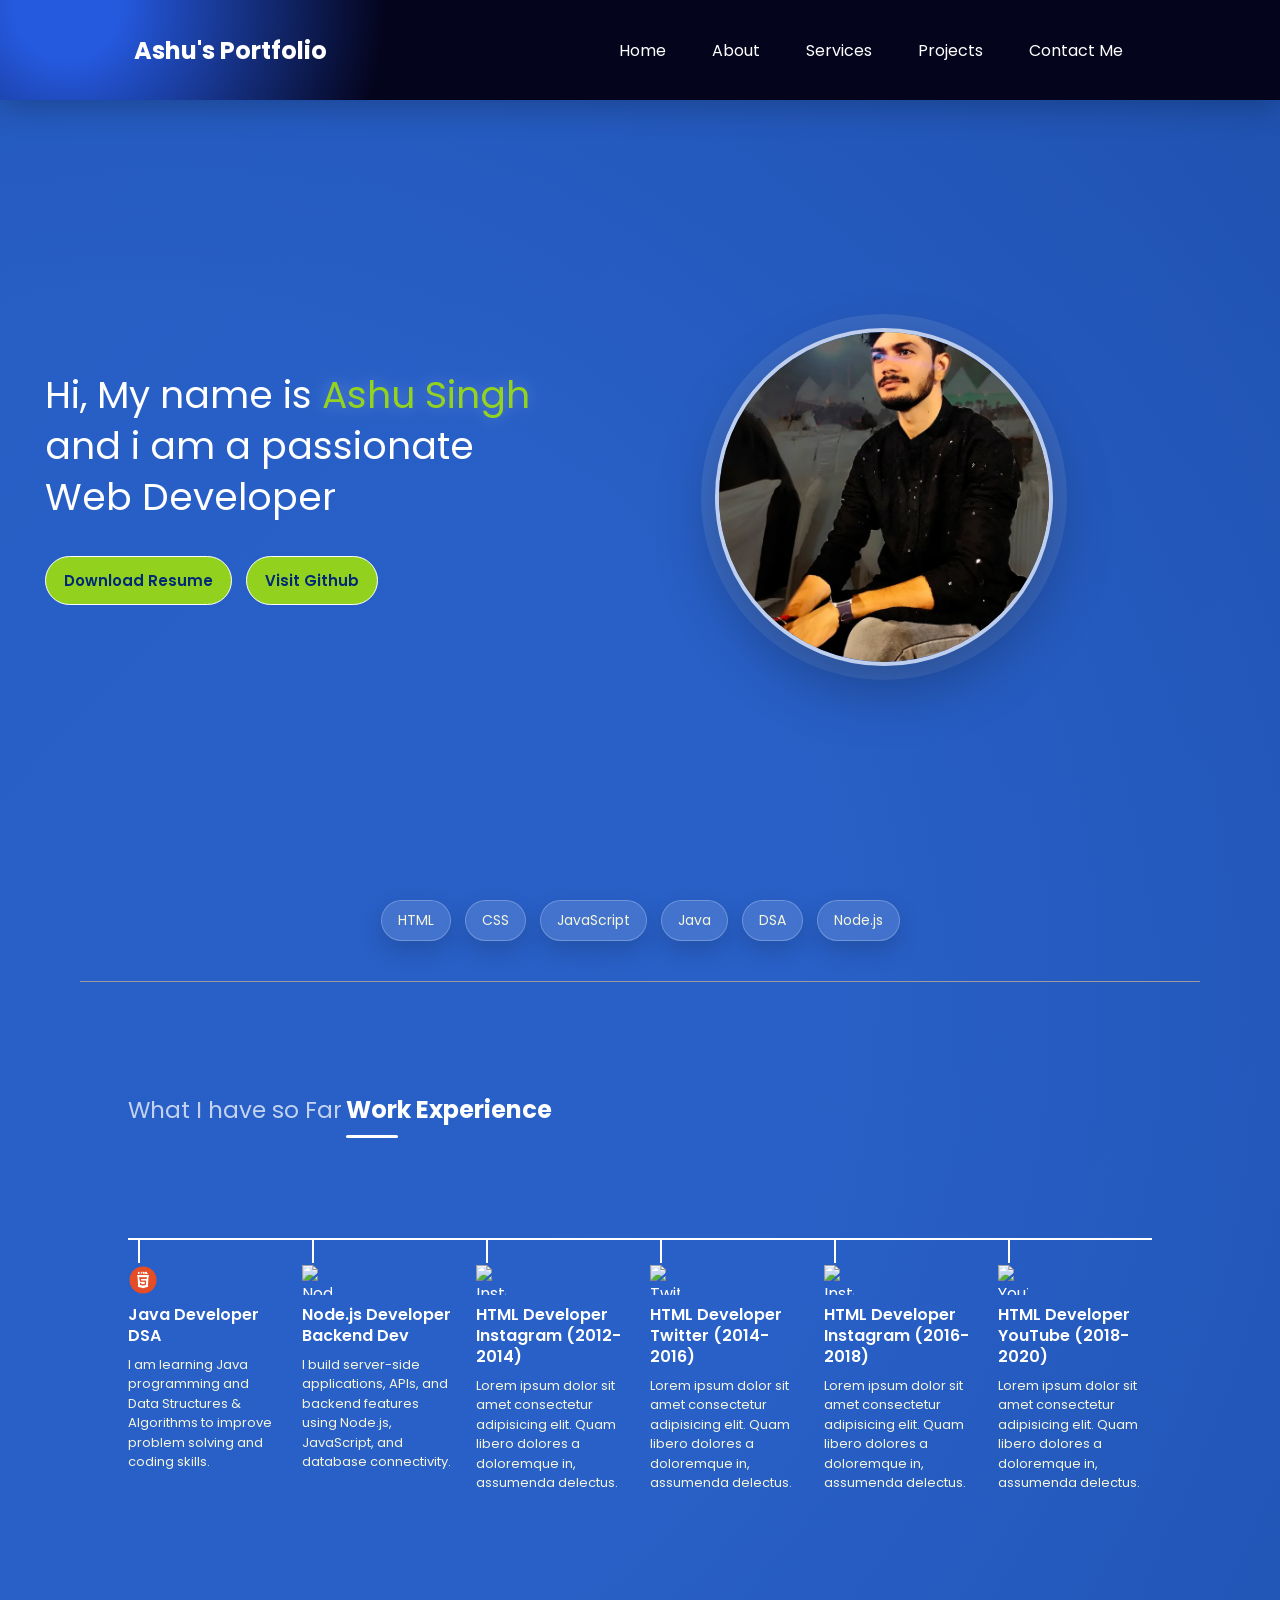
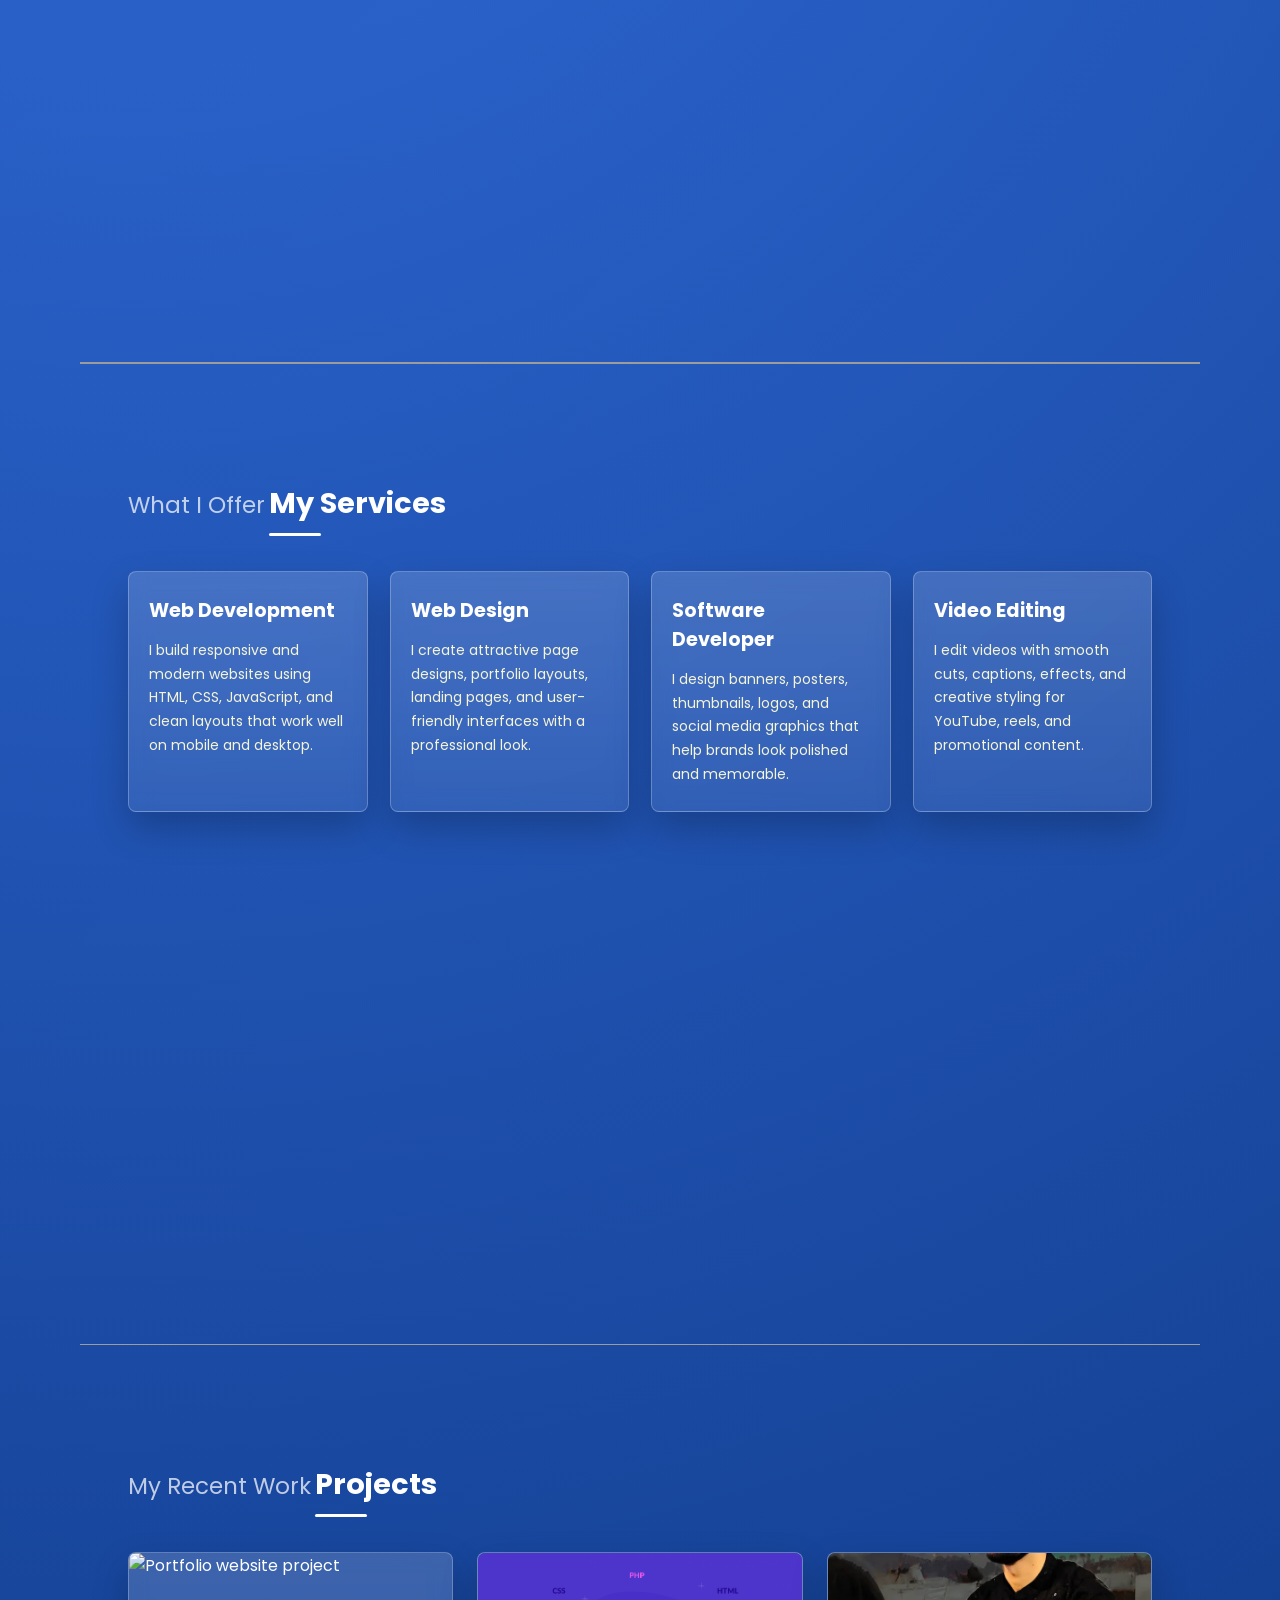
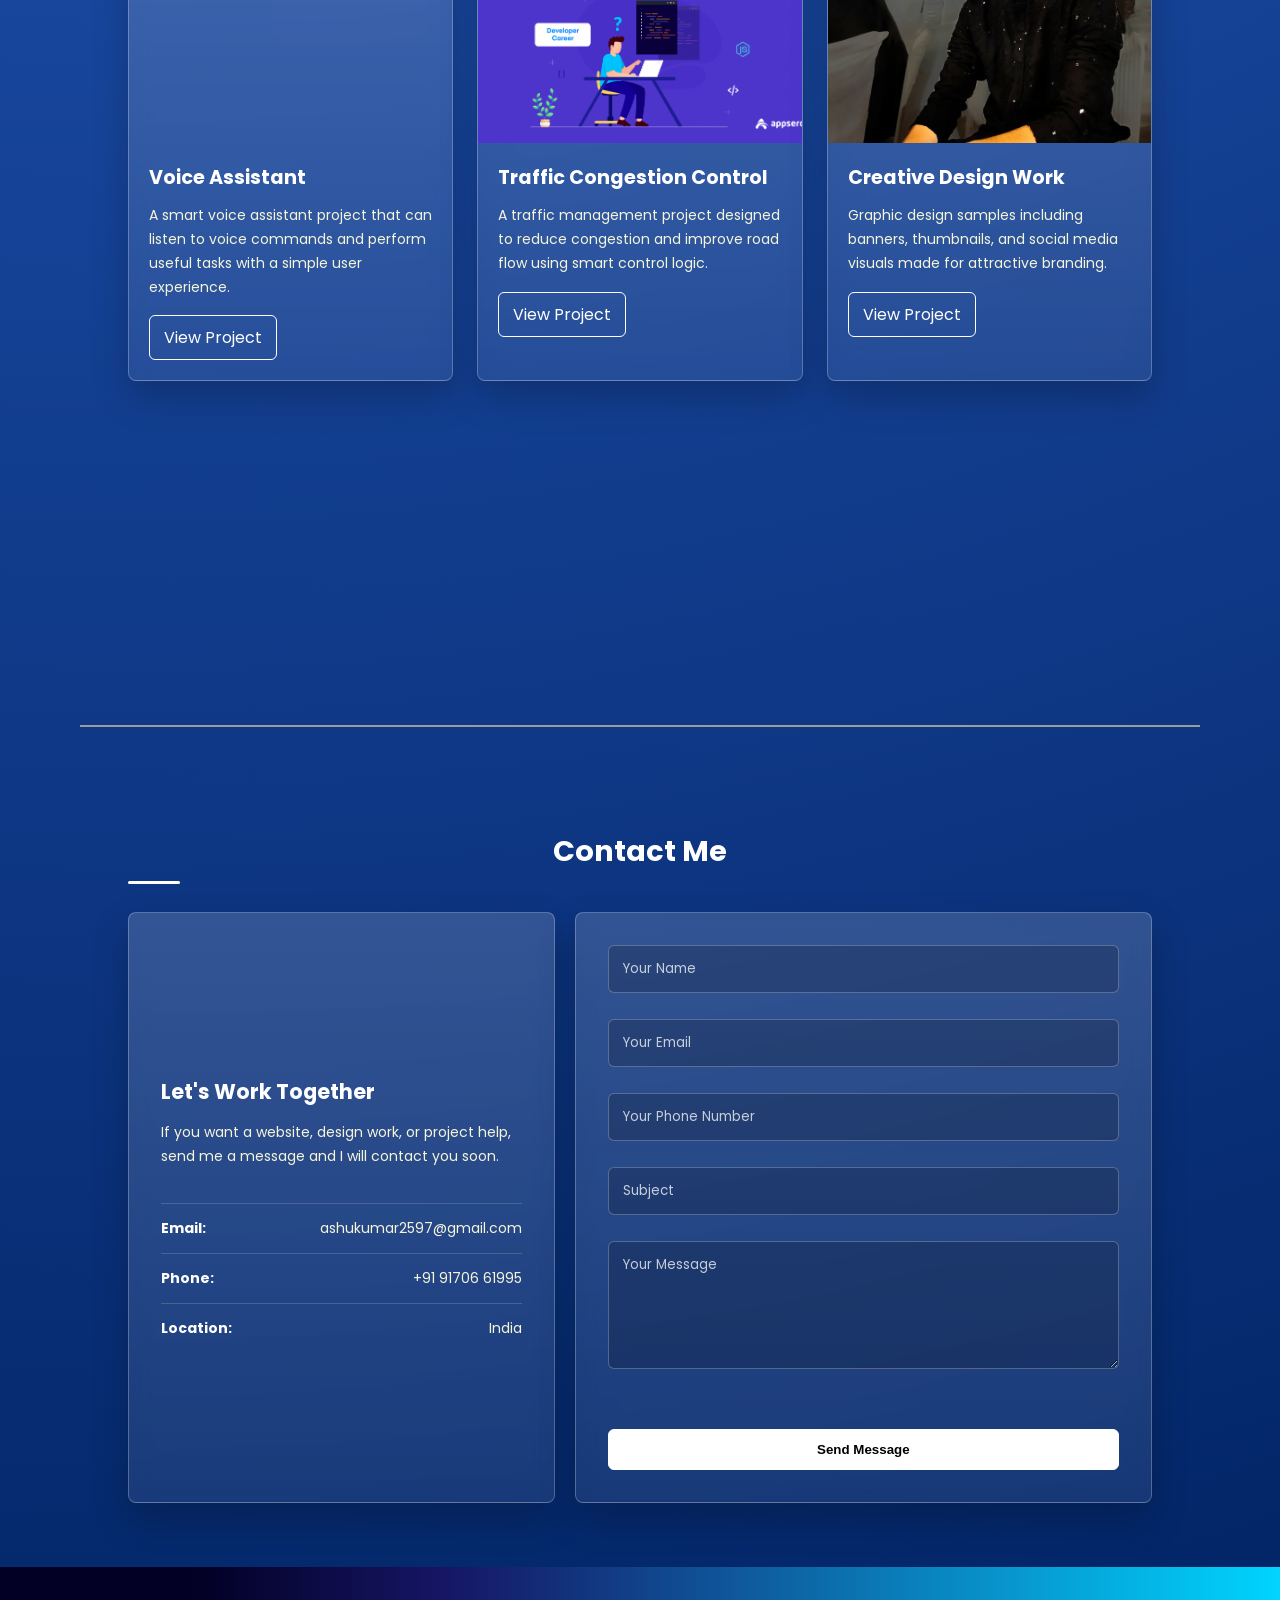
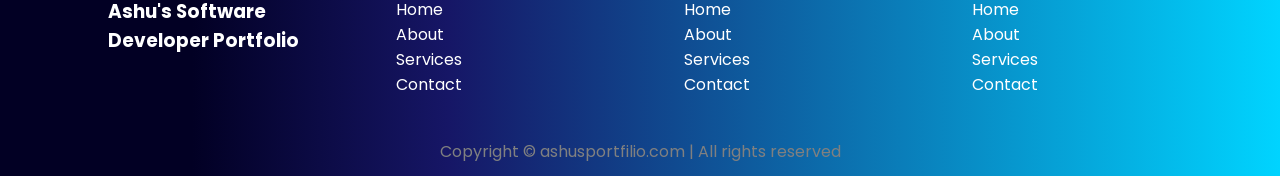
==== Portfolio.html @ bdea9dd6 "Add portfolio website files" ====
<!DOCTYPE html>
<html lang="en">
<head>
    <meta charset="UTF-8">
    <meta name="viewport" content="width=device-width, initial-scale=1.0">
    <title>Ashu's - Developer Portfolio</title>
    <link rel="preconnect" href="https://fonts.googleapis.com">
    <link rel="preconnect" href="https://fonts.gstatic.com" crossorigin>
    <link href="https://fonts.googleapis.com/css2?family=Poppins:wght@400;600;700&display=swap" rel="stylesheet">
    <link href="https://unpkg.com/boxicons@2.1.4/css/boxicons.min.css" rel="stylesheet">
    <link rel="stylesheet" href="portfolio.css">
    <link rel="icon" href="ashuicon.jpg">
</head>
<body>
    <script src="https://unpkg.com/typed.js@2.1.0/dist/typed.umd.js"></script>
    <script src="Portfolio.js" defer></script>

<header>
    <nav>
        <div class="left">Ashu's Portfolio</div>
        <i class="bx bx-menu" id="menu-icon"></i>
        <div class="right">
            <ul>
                <li><a href="#first6">Home</a></li>
                <li><a href="#about6">About</a></li>
                <li><a href="#services6">Services</a></li>
                <li><a href="#projects6">Projects</a></li>
                <li><a href="#contact6">Contact Me</a></li>
            </ul>
        </div>
    </nav>
</header>

<main>
    <section class="firstsectoin" id="first6">
        <div class="leftsection">
            Hi, My name is 
            <span class="purple" style="color: rgba(160, 224, 10, 0.89);">Ashu Singh</span>
            <div>and i am a passionate</div>
            <div>Web Developer</div>
            <span id="element"></span>
            <div class="buttens">
                <a href="file:///C:/Users/dell/OneDrive/Desktop/Ashu_Resume.pdf" target="_blank">
                    <button style="background-color: rgba(160, 224, 10, 0.89);">Download Resume</button>
                </a>
                <a href="https://github.com/AshuMaurya1" target="_blank" rel="noopener noreferrer">
                    <button style="background-color: rgba(160, 224, 10, 0.89);">Visit Github</button>
                </a>
            </div>
        </div>
        <div class="rightsectoin">
            <img src="ashuicon.jpg" alt="ASHU">
        </div>
    </section>

    <section class="skills_section">
        <span>HTML</span>
        <span>CSS</span>
        <span>JavaScript</span>
        <span>Java</span>
        <span>DSA</span>
        <span>Node.js</span>
    </section>
    
    <hr>

    <section class="SecontSection" id="about6">
        <span class="text_gray">What I have so Far</span>
        <h1>Work Experience</h1>
        <div class="box">
            <div class="vertical">
                <img class="image_top" src="pngwing.com.png" alt="Java icon">
                <div class="vertical_title">Java Developer <br> DSA</div>
                <div class="vertical_desc">I am learning Java programming and Data Structures & Algorithms to improve problem solving and coding skills.</div>
            </div>
            <div class="vertical">
                <img class="image_top" src="pngwing.com (2).png" alt="Node icon">
                <div class="vertical_title">Node.js Developer <br> Backend Dev</div>
                <div class="vertical_desc">I build server-side applications, APIs, and backend features using Node.js, JavaScript, and database connectivity.</div>
            </div>
            <div class="vertical">
                <img class="image_top" src="pngwing.com (1).png" alt="Insta icon">
                <div class="vertical_title">HTML Developer <br> Instagram (2012-2014)</div>
                <div class="vertical_desc">Lorem ipsum dolor sit amet consectetur adipisicing elit. Quam libero dolores a doloremque in, assumenda delectus.</div>
            </div>
            <div class="vertical">
                <img class="image_top" src="pngwing.com (3).png" alt="Twitter icon">
                <div class="vertical_title">HTML Developer <br> Twitter (2014-2016)</div>
                <div class="vertical_desc">Lorem ipsum dolor sit amet consectetur adipisicing elit. Quam libero dolores a doloremque in, assumenda delectus.</div>
            </div>
            <div class="vertical">
                <img class="image_top" src="pngwing.com (1).png" alt="Insta icon">
                <div class="vertical_title">HTML Developer <br> Instagram (2016-2018)</div>
                <div class="vertical_desc">Lorem ipsum dolor sit amet consectetur adipisicing elit. Quam libero dolores a doloremque in, assumenda delectus.</div>
            </div>
            <div class="vertical">
                <img class="image_top" src="pngwing.com (4).png" alt="YouTube icon">
                <div class="vertical_title">HTML Developer <br> YouTube (2018-2020)</div>
                <div class="vertical_desc">Lorem ipsum dolor sit amet consectetur adipisicing elit. Quam libero dolores a doloremque in, assumenda delectus.</div>
            </div>
        </div>
    </section>

    <hr>

    <section class="services_section" id="services6">
        <span class="text_gray">What I Offer</span>
        <h1>My Services</h1>
        <div class="services_container">
            <div class="service_card">
                <h2>Web Development</h2>
                <p>I build responsive and modern websites using HTML, CSS, JavaScript, and clean layouts that work well on mobile and desktop.</p>
            </div>
            <div class="service_card">
                <h2>Web Design</h2>
                <p>I create attractive page designs, portfolio layouts, landing pages, and user-friendly interfaces with a professional look.</p>
            </div>
            <div class="service_card">
                <h2>Software Developer</h2>
                <p>I design banners, posters, thumbnails, logos, and social media graphics that help brands look polished and memorable.</p>
            </div>
            <div class="service_card">
                <h2>Video Editing</h2>
                <p>I edit videos with smooth cuts, captions, effects, and creative styling for YouTube, reels, and promotional content.</p>
            </div>
        </div>
    </section>

    <hr>

    <section class="projects_section" id="projects6">
        <span class="text_gray">My Recent Work</span>
        <h1>Projects</h1>
        <div class="projects_container">
            <div class="project_card">
                <img src="Developer.avif" alt="Portfolio website project">
                <div class="project_content">
                    <h2>Voice Assistant</h2>
                    <p>A smart voice assistant project that can listen to voice commands and perform useful tasks with a simple user experience.</p>
                    <a href="#first6">View Project</a>
                </div>
            </div>
            <div class="project_card">
                <img src="dev.png" alt="Web development project">
                <div class="project_content">
                    <h2>Traffic Congestion Control</h2>
                    <p>A traffic management project designed to reduce congestion and improve road flow using smart control logic.</p>
                    <a href="#services6">View Project</a>
                </div>
            </div>
            <div class="project_card">
                <img src="ashuicon.jpg" alt="Graphic design project">
                <div class="project_content">
                    <h2>Creative Design Work</h2>
                    <p>Graphic design samples including banners, thumbnails, and social media visuals made for attractive branding.</p>
                    <a href="#projects6">View Project</a>
                </div>
            </div>
        </div>
    </section>

    <hr>

    <section class="contact_section" id="contact6">
        <h1>Contact Me</h1>
        <div class="contact_container">
            <div class="contact_info">
                <h2>Let's Work Together</h2>
                <p>If you want a website, design work, or project help, send me a message and I will contact you soon.</p>
                <div class="contact_item">
                    <strong>Email:</strong>
                    <span>ashukumar2597@gmail.com</span>
                </div>
                <div class="contact_item">
                    <strong>Phone:</strong>
                    <span>+91 91706 61995</span>
                </div>
                <div class="contact_item">
                    <strong>Location:</strong>
                    <span>India</span>
                </div>
            </div>
            <form class="contact_form" id="contactForm" novalidate>
                <input type="text" id="name" placeholder="Your Name" required>
                <small class="error_message" id="nameError"></small>
                
                <input type="email" id="email" placeholder="Your Email" autocomplete="email" required>
                <small class="error_message" id="emailError"></small>
                
                <input type="tel" id="phone" placeholder="Your Phone Number" autocomplete="tel" required>
                <small class="error_message" id="phoneError"></small>
                
                <input type="text" id="subject" placeholder="Subject" required>
                <small class="error_message" id="subjectError"></small>
                
                <textarea rows="5" id="message" placeholder="Your Message" required></textarea>
                <small class="error_message" id="messageError"></small>
                
                <p class="success_message" id="successMessage"></p>
                <button type="submit">Send Message</button>
            </form>
        </div>
    </section>
</main>

<footer>
    <div class="footer">
        <div class="footer_first">
            <h3>Ashu's Software Developer Portfolio</h3>
        </div>
        <div class="footer_second">
            <ul>
                <li>Home</li>
                <li>About</li>
                <li>Services</li>
                <li>Contact</li>
            </ul>
        </div>
        <div class="footer_third">
            <ul>
                <li>Home</li>
                <li>About</li>
                <li>Services</li>
                <li>Contact</li>
            </ul>
        </div>
        <div class="footer_fourth">
            <ul>
                <li>Home</li>
                <li>About</li>
                <li>Services</li>
                <li>Contact</li>
            </ul>
        </div>
    </div>
    <div class="footer_right">
        Copyright &#169; ashusportfilio.com | All rights reserved
    </div>
</footer>

<button class="top_button" id="topButton" aria-label="Back to top">
    <i class="bx bx-up-arrow-alt"></i>
</button>
    
</body>
</html>
---- portfolio.css ----
*{
    margin: 0;
    padding: 0;
    box-sizing: border-box;
}
html{
    scroll-behavior: smooth;
}
body{
    background:
        linear-gradient(135deg, rgba(1, 20, 54, 0.28), rgba(0, 0, 0, 0.18)),
        radial-gradient(circle farthest-corner at 10% 20%, rgba(54,123,252,1) 16.3%, rgba(0,41,118,1) 100.2%);
    color: white;
    font-family: 'Poppins', sans-serif;
}
nav{
    display: flex;
    background-image: radial-gradient( circle 710px at 5.2% 7.2%,  rgba(37,89,222,1) 0%, rgba(37,89,222,1) 7.5%, rgba(4,4,29,1) 44.7% );
    justify-content: space-around;
    align-items: center;
    height: 100px;
    position: sticky;
    top: 0;
    z-index: 20;
    box-shadow: 0 8px 28px rgba(0, 0, 0, 0.22);
}
.left{
    font-size: 1.5rem;
    font-weight: 700;
}
#menu-icon{
    display: none;
    color: white;
    font-size: 30px;
    cursor: pointer;
}
nav ul{
    display: flex;
    justify-content: space-evenly;
}
nav ul li{
    list-style: none;
    margin: 0 23px;
}
nav ul li a{
    text-decoration: none;
    color: white;
    transition: color 0.25s ease;
}
nav ul li a:hover{
    color: rgb(155, 155, 184);
}
nav ul li a.active_link{
    color: white;
}

.firstsectoin{
    display: flex;
    justify-content: space-around;
    align-items: center;
    min-height: calc(100vh - 100px);
    margin: 0;
    gap: 60px;
}
.firstsectoin > div{
    width: min(42%, 520px);
    margin: 60px 0px;
}
.leftsection{
    font-size: 2.35rem;
    line-height: 1.35;
    margin: 60px 0px;
}
.leftsection .buttens{
    padding: 25px 0;
    display: flex;
    gap: 14px;
    flex-wrap: wrap;
}
.leftsection .buttens button{
    border: 1px solid white;
    border-radius: 999px;
    padding: 12px 18px;
    color: rgb(0, 41, 118);
    background-color: white;
    cursor: pointer;
    font-family: 'Poppins', sans-serif;
    font-size: 15px;
    font-weight: 600;
    transition: transform 0.25s ease, background-color 0.25s ease, color 0.25s ease;
}
.leftsection .buttens button:hover{
    background-color: transparent;
    color: white;
    transform: translateY(-3px);
}
.rightsectoin{
    width: min(34%, 360px);
    margin: 35px 0; 
}
.rightsectoin img{
    width: 65%;
    aspect-ratio: 1;
    object-fit: cover;
    border: 4px solid rgba(255, 255, 255, 0.7);
    border-radius: 50%;
    box-shadow: 0 22px 60px rgba(0, 0, 0, 0.28), 0 0 0 14px rgba(255, 255, 255, 0.09);
    transition: transform 0.3s ease;
}
.rightsectoin img:hover{
    transform: scale(1.05);
}
.purple{
    color: white;
    text-shadow: 0 0 18px rgba(255, 255, 255, 0.28);
}
.text_gray{
    color: rgba(255, 255, 255, 0.72);
    font-size: 23px;
}
#element{
    color: white;
    font-weight: 700;
}
main hr{
    border: 0;
    background: #9c9c9c;
    height: 1.4px;
    margin: 40px 80px;
}
.skills_section{
    display: flex;
    justify-content: center;
    flex-wrap: wrap;
    gap: 14px;
    max-width: 80vw;
    margin: 0 auto 20px;
}
.skills_section span{
    border: 1px solid rgba(255, 255, 255, 0.24);
    border-radius: 999px;
    padding: 9px 16px;
    background-color: rgba(255, 255, 255, 0.12);
    color: beige;
    font-size: 14px;
    box-shadow: 0 10px 24px rgba(0, 0, 0, 0.16);
}

/* ABOUT SECTION & TIMELINE RECONSTRUCTION */
.SecontSection{
    max-width: 80vw;
    margin: auto;
    min-height: 100vh;
    padding: 70px 0;
}
.SecontSection h1{
    font-size: 1.5rem;
    margin-bottom: 40px;
}
.SecontSection .box{
    position: relative;
    border-top: 2px solid white; /* The axis line */
    width: 100%;
    margin-top: 60px;
    display: flex;
    justify-content: space-between;
    gap: 20px;
    padding-top: 25px;
}
.SecontSection .vertical{
    position: relative;
    flex: 1;
    min-width: 150px;
    display: flex;
    flex-direction: column;
    align-items: flex-start;
}
/* Creates individual node ticks on the axis line */
.SecontSection .vertical::before {
    content: '';
    position: absolute;
    top: -27px;
    left: 10px;
    width: 2px;
    height: 25px;
    background-color: white;
}
.image_top{
    width: 30px;
    height: 30px;
    object-fit: contain;
    margin-bottom: 10px;
}
.vertical_title{
    font-size: 16px;
    font-weight: 600;
    line-height: 1.3;
    margin-bottom: 8px;
    color: white;
}
.vertical_desc{
    color: beige;
    font-size: 13px;
    line-height: 1.5;
}

/* SERVICES SECTION */
.services_section{
    max-width: 80vw;
    margin: auto;
    min-height: 100vh;
    padding: 70px 0;
}
.services_section h1{
    font-size: 1.8rem;
    margin-top: 8px;
}
.services_section h1,
.projects_section h1,
.SecontSection h1,
.contact_section h1{
    position: relative;
    display: inline-block;
}
.services_section h1::after,
.projects_section h1::after,
.SecontSection h1::after,
.contact_section h1::after{
    content: "";
    display: block;
    width: 52px;
    height: 3px;
    margin-top: 8px;
    border-radius: 999px;
    background-color: white;
}
.services_container{
    display: grid;
    grid-template-columns: repeat(4, 1fr);
    gap: 22px;
    margin-top: 35px;
}
.service_card{
    min-height: 230px;
    padding: 24px 20px;
    border: 1px solid rgba(255, 255, 255, 0.25);
    border-radius: 8px;
    background: linear-gradient(180deg, rgba(255, 255, 255, 0.16), rgba(255, 255, 255, 0.08));
    box-shadow: 0 16px 36px rgba(0, 0, 0, 0.22);
    backdrop-filter: blur(10px);
    transition: transform 0.25s ease, border-color 0.25s ease;
}
.service_card:hover{
    transform: translateY(-8px);
    border-color: white;
}
.service_card h2{
    color: white;
    font-size: 1.2rem;
    margin-bottom: 14px;
}
.service_card p{
    color: beige;
    font-size: 14px;
    line-height: 1.7;
}

/* PROJECTS SECTION */
.projects_section{
    max-width: 80vw;
    margin: auto;
    min-height: 100vh;
    padding: 70px 0;
}
.projects_section h1{
    font-size: 1.8rem;
    margin-top: 8px;
}
.projects_container{
    display: grid;
    grid-template-columns: repeat(3, 1fr);
    gap: 24px;
    margin-top: 35px;
}
.project_card{
    overflow: hidden;
    border: 1px solid rgba(255, 255, 255, 0.25);
    border-radius: 8px;
    background: linear-gradient(180deg, rgba(255, 255, 255, 0.16), rgba(255, 255, 255, 0.08));
    box-shadow: 0 16px 36px rgba(0, 0, 0, 0.22);
    backdrop-filter: blur(10px);
    transition: transform 0.25s ease, border-color 0.25s ease;
}
.project_card:hover{
    transform: translateY(-8px);
    border-color: white;
}
.project_card img{
    width: 100%;
    height: 190px;
    object-fit: cover;
    display: block;
    transition: transform 0.35s ease;
}
.project_card:hover img{
    transform: scale(1.05);
}
.project_content{
    padding: 20px;
}
.project_content h2{
    color: white;
    font-size: 1.2rem;
    margin-bottom: 12px;
}
.project_content p{
    color: beige;
    font-size: 14px;
    line-height: 1.7;
    margin-bottom: 16px;
}
.project_content a{
    display: inline-block;
    color: white;
    text-decoration: none;
    border: 1px solid white;
    border-radius: 6px;
    padding: 9px 14px;
}
.project_content a:hover{
    background-color: white;
    color: rgb(5, 0, 2);
}

/* CONTACT SECTION */
.contact_section{
    max-width: 80vw;
    margin: auto;
    min-height: calc(100vh - 100px);
    padding: 20px 0;
    display: flex;
    flex-direction: column;
    justify-content: center;
}
.contact_section h1{
    font-size: 1.8rem;
    margin-bottom: 28px;
    text-align: center;
}
.contact_container{
    display: grid;
    grid-template-columns: minmax(260px, 0.85fr) minmax(320px, 1.15fr);
    align-items: stretch;
    gap: 20px;
    width: 100%;
    margin: 0 auto;
}
.contact_info,
.contact_form{
    border: 1px solid rgba(255, 255, 255, 0.25);
    border-radius: 8px;
    background: linear-gradient(180deg, rgba(255, 255, 255, 0.16), rgba(255, 255, 255, 0.08));
    box-shadow: 0 16px 36px rgba(0, 0, 0, 0.22);
    backdrop-filter: blur(10px);
}
.contact_info{
    display: flex;
    flex-direction: column;
    justify-content: center;
    padding: 32px;
}
.contact_info h2{
    color: white;
    font-size: 1.3rem;
    margin-bottom: 14px;
}
.contact_info p{
    color: beige;
    font-size: 14px;
    line-height: 1.7;
    margin-bottom: 20px;
}
.contact_item{
    display: flex;
    align-items: center;
    justify-content: space-between;
    gap: 16px;
    border-top: 1px solid rgba(255, 255, 255, 0.16);
    padding-top: 14px;
    margin-top: 14px;
    font-size: 14px;
}
.contact_item strong{
    color: white;
    min-width: 70px;
    display: inline-flex;
    align-items: center;
    gap: 8px;
}
.contact_item span{
    color: beige;
    text-align: right;
    overflow-wrap: anywhere;
}
.contact_form{
    display: flex;
    flex-direction: column;
    gap: 10px;
    padding: 32px;
}
.contact_form input,
.contact_form textarea{
    width: 100%;
    border: 1px solid rgba(255, 255, 255, 0.25);
    border-radius: 6px;
    outline: none;
    padding: 13px 14px;
    color: white;
    background: rgba(0, 0, 0, 0.18);
    font-family: inherit;
}
.contact_form input.error,
.contact_form textarea.error{
    border-color: #ff6b6b;
}
.contact_form input::placeholder,
.contact_form textarea::placeholder{
    color: rgba(255, 255, 255, 0.75);
}
.error_message{
    min-height: 16px;
    color: #ffb3b3;
    font-size: 12px;
    margin-top: -10px;
}
.success_message{
    min-height: 18px;
    color: white;
    font-size: 14px;
    font-weight: 600;
}
.contact_form button{
    border: 1px solid white;
    border-radius: 6px;
    padding: 12px 16px;
    color: rgb(5, 0, 2);
    background-color: white;
    font-weight: 600;
    cursor: pointer;
    margin-top: 6px;
}
.contact_form button:hover{
    background-color: transparent;
    color: white;
}

/* ANIMATIONS & SCROLL */
.reveal{
    opacity: 0;
    transform: translateY(34px);
    transition: opacity 0.7s ease, transform 0.7s ease;
}
.reveal.show{
    opacity: 1;
    transform: translateY(0);
}
.top_button{
    position: fixed;
    right: 24px;
    bottom: 24px;
    width: 46px;
    height: 46px;
    border: 1px solid white;
    border-radius: 50%;
    color: rgb(5, 0, 2);
    background-color: white;
    font-size: 28px;
    cursor: pointer;
    opacity: 0;
    visibility: hidden;
    transform: translateY(12px);
    transition: opacity 0.25s ease, visibility 0.25s ease, transform 0.25s ease;
    z-index: 30;
}
.top_button.show{
    opacity: 1;
    visibility: visible;
    transform: translateY(0);
}
.top_button:hover{
    color: white;
    background-color: transparent;
}
footer{
    background: linear-gradient(90deg, rgba(2,0,36,1) 15%, rgba(22,22,102,1) 35%, rgba(0,212,255,1) 100%);
    min-height: 200px;
}
.footer{
    display: flex;
    padding: 30px 40px;
    justify-content: space-evenly;
    flex-wrap: wrap;
    gap: 20px;
}
.footer ul{
    list-style: none;
}
.footer > div{
    width: 200px;
}
.footer_right{
    display: flex;
    text-align: center;
    justify-content: center;
    align-items: end;
    color: gray;
    padding: 12px 0px;
}

/* RESPONSIVE BREAKPOINTS (MOBILE & TABLET) */
@media(max-width: 992px) {
    .services_container {
        grid-template-columns: repeat(2, 1fr);
    }
    .SecontSection .box {
        flex-wrap: wrap;
        gap: 40px;
    }
    .SecontSection .vertical {
        flex: unset;
        width: calc(50% - 20px);
    }
}

@media(max-width:650px){
    nav{
        justify-content: space-between;
        padding: 0 24px;
    }
    #menu-icon{
        display: block;
    }
    .right{
        position: absolute;
        top: 100%;
        left: 0;
        width: 100%;
        max-height: 0;
        overflow: hidden;
        background-image: radial-gradient( circle 710px at 5.2% 7.2%, rgba(37,89,222,1) 0%, rgba(4,4,29,1) 70% );
        transition: max-height 0.3s ease;
        z-index: 10;
    }
    .right.active{
        max-height: 340px;
    }
    nav ul{
        flex-direction: column;
        align-items: center;
        gap: 18px;
        padding: 22px 0;
    }
    nav ul li{
        margin: 0;
    }
    .firstsectoin{
        flex-direction: column;
        text-align: center;
    }
    .firstsectoin > div{
        width: 80%;
    }
    .leftsection .buttens{
        justify-content: center;
    }
    .leftsection .buttens a,
    .leftsection .buttens button{
        width: 100%;
    }
    .skills_section{
        max-width: 88vw;
    }
    .services_container,
    .projects_container,
    .contact_container{
        grid-template-columns: 1fr;
    }
    .contact_section{
        max-width: 88vw;
        min-height: auto;
        padding: 50px 0;
    }
    .contact_info,
    .contact_form{
        padding: 24px;
    }
    .contact_item{
        flex-direction: column;
        align-items: flex-start;
        gap: 6px;
    }
    .contact_item span{
        text-align: left;
    }
    .SecontSection{
        height: auto;
        padding-bottom: 40px;
    }
    .SecontSection .box{
        border-top: none;
        flex-direction: column;
        gap: 40px;
        margin-top: 20px;
    }
    .SecontSection .vertical {
        width: 100%;
        padding-left: 20px;
        border-left: 2px solid white;
    }
    .SecontSection .vertical::before {
        display: none;
    }
}
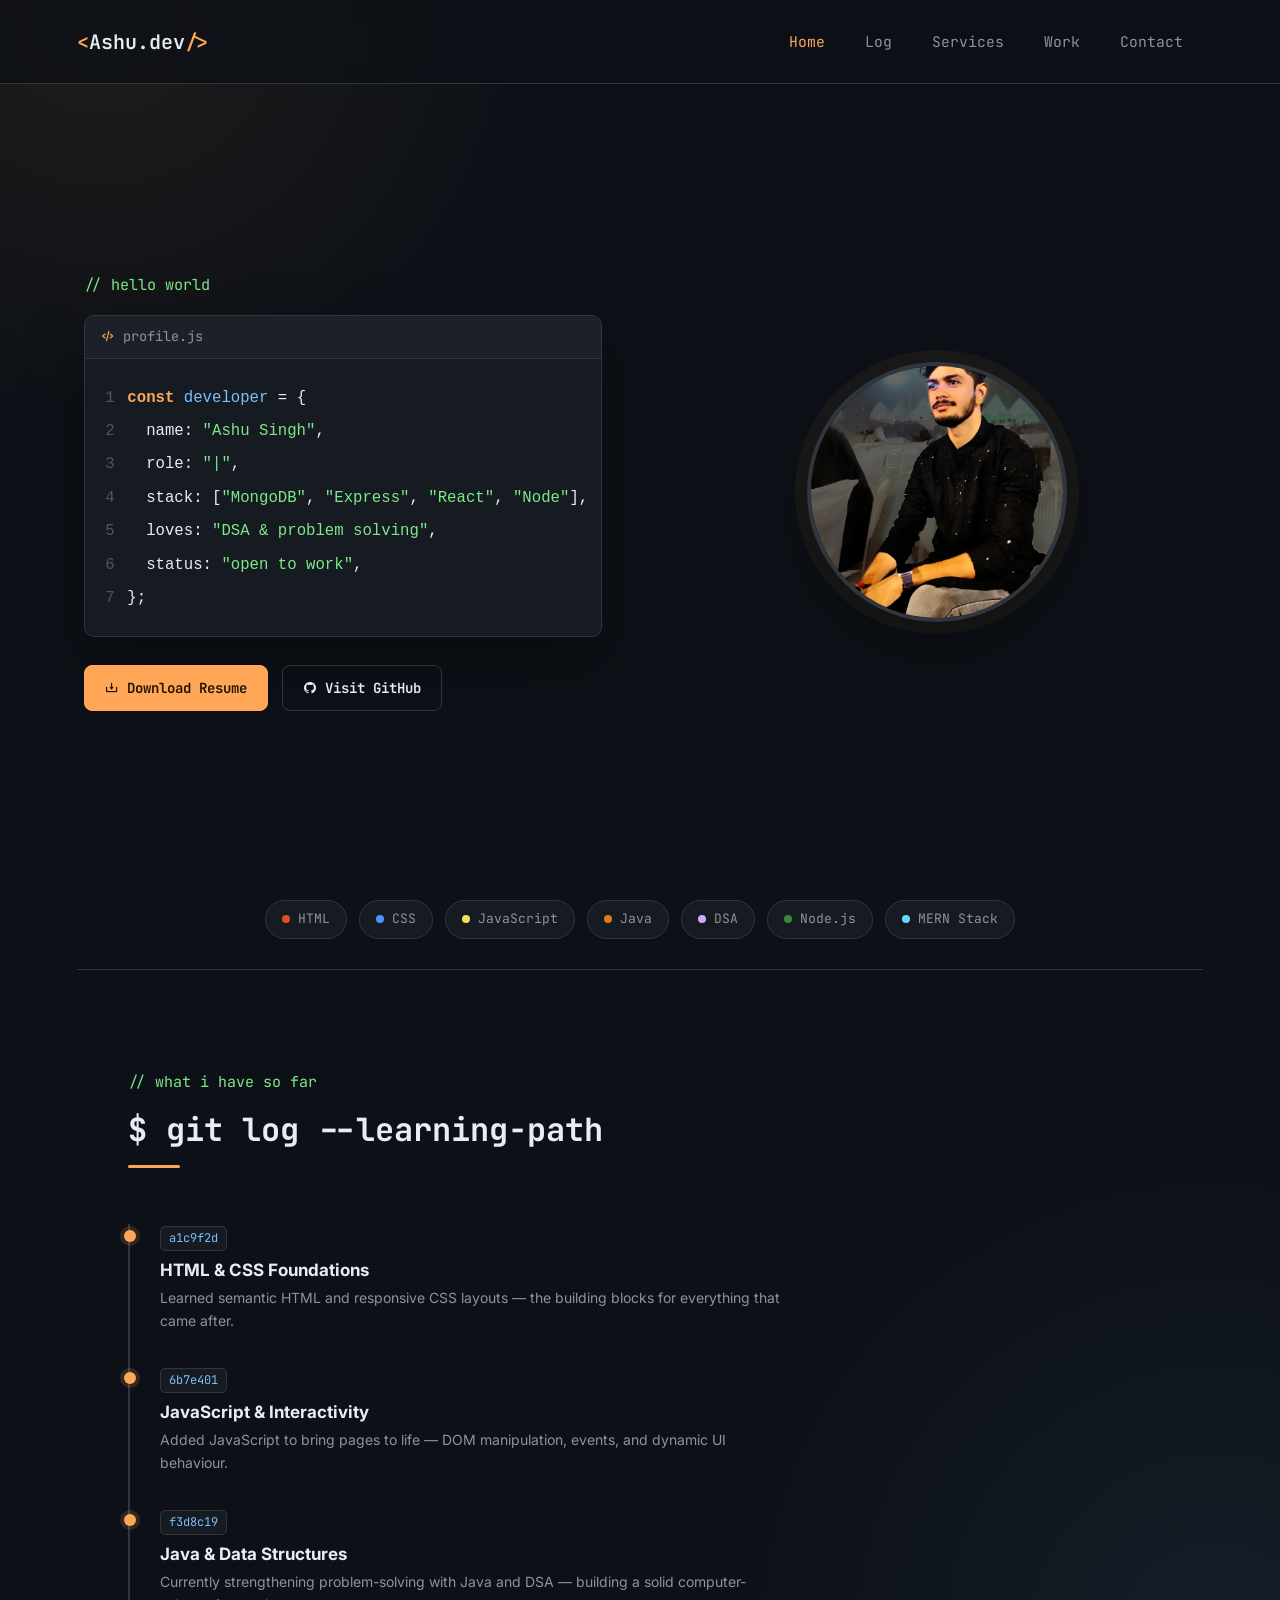
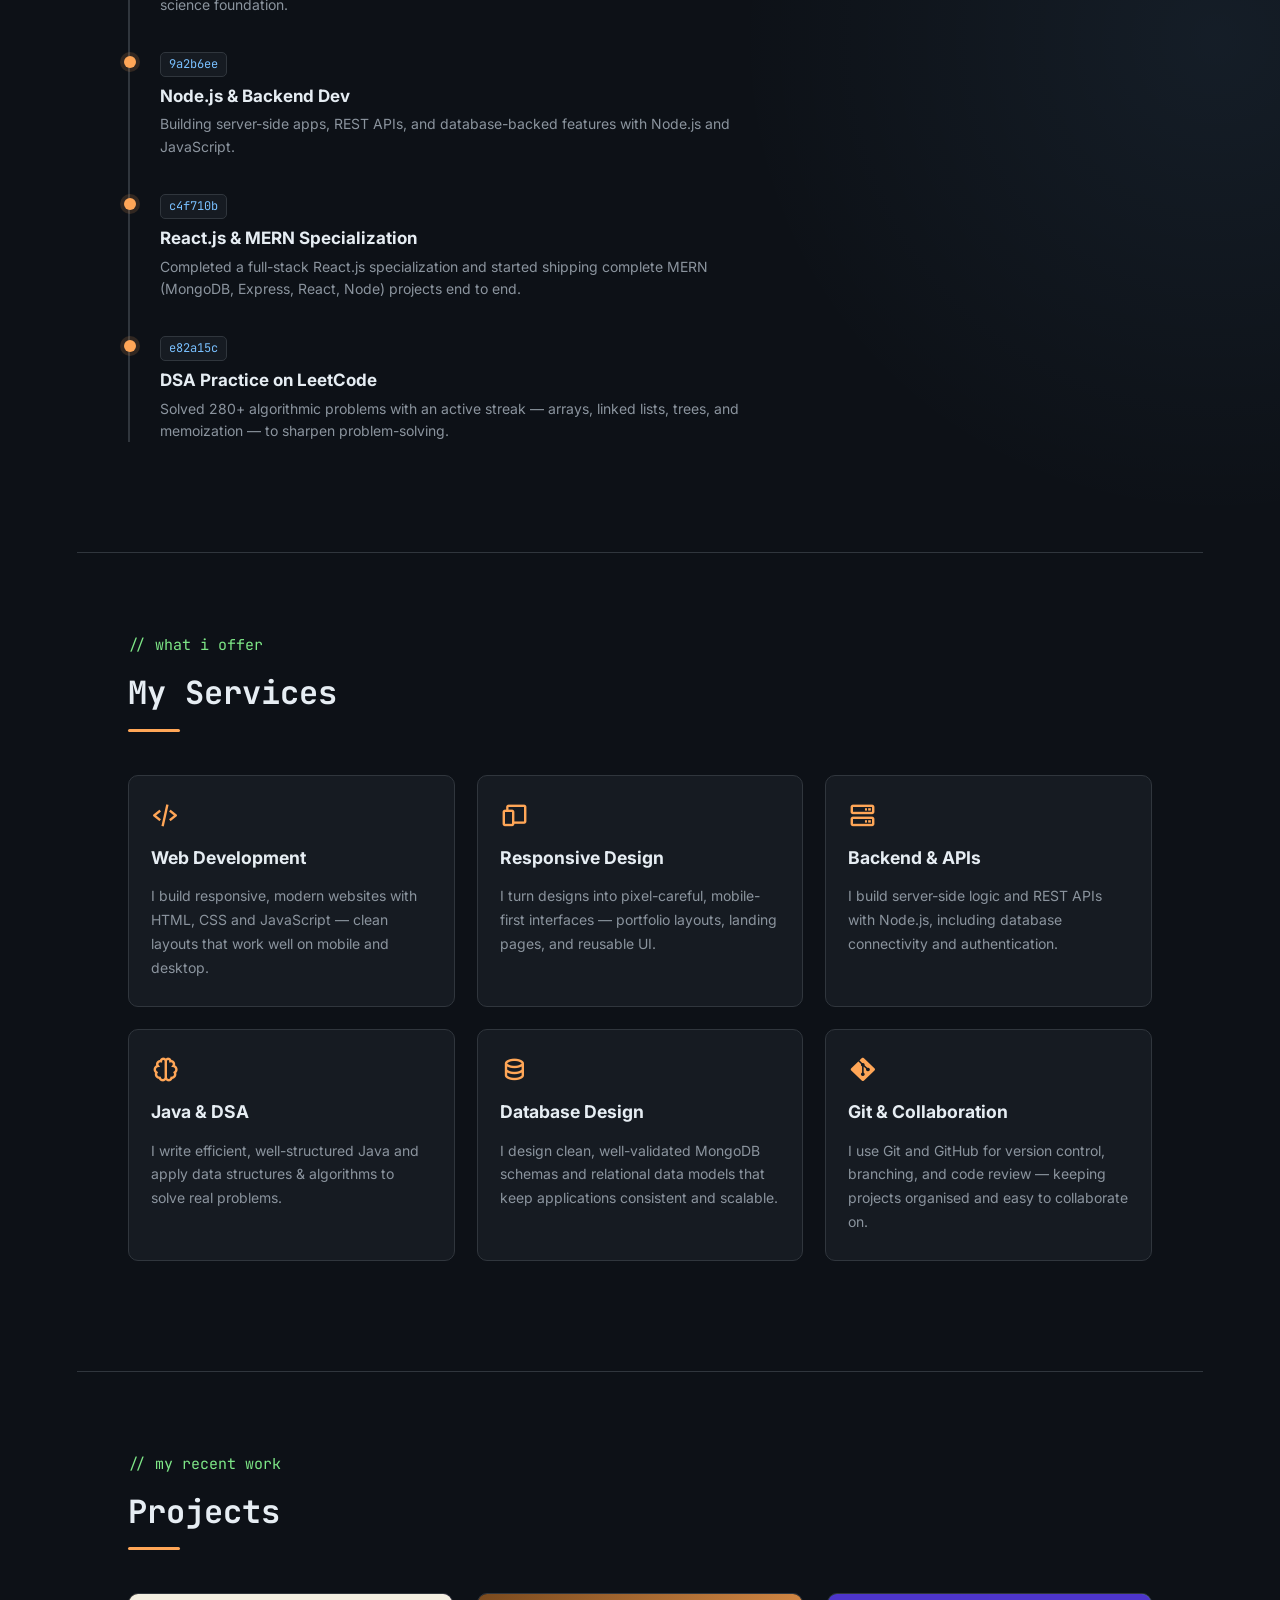
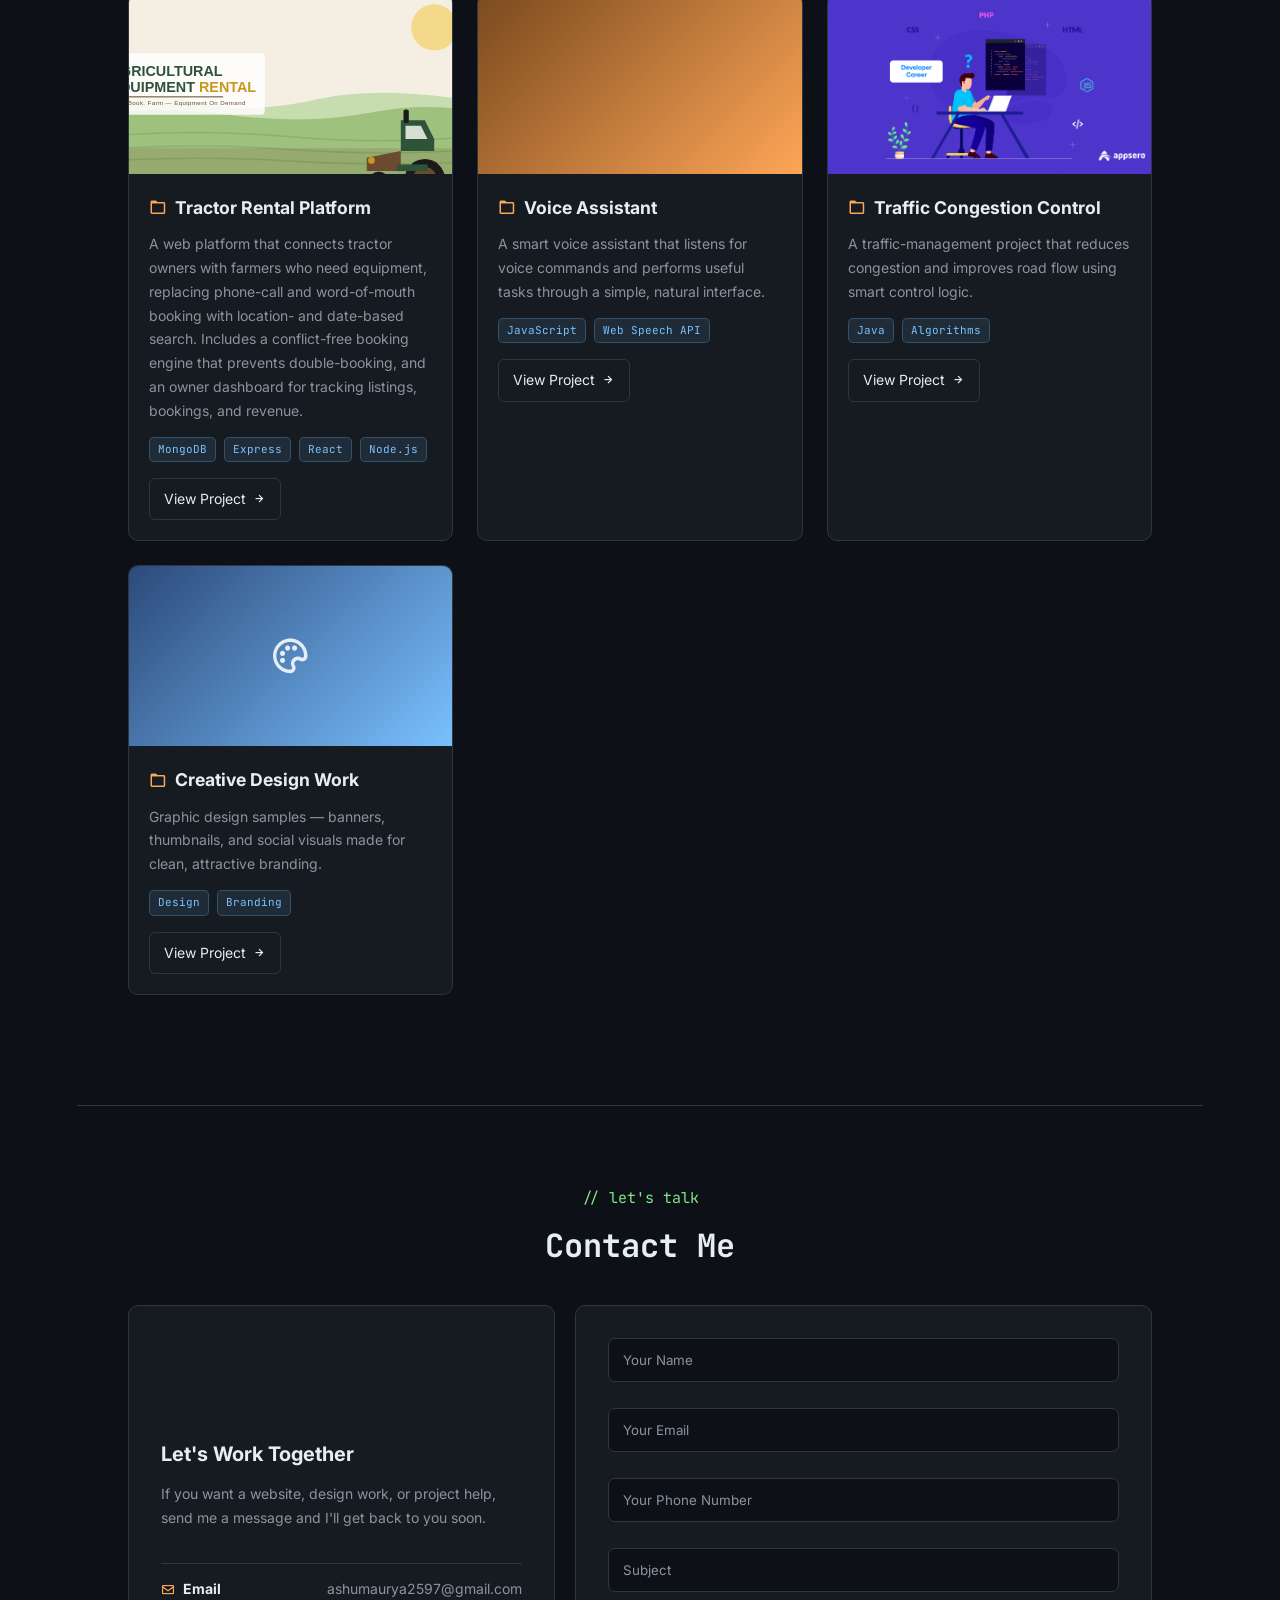
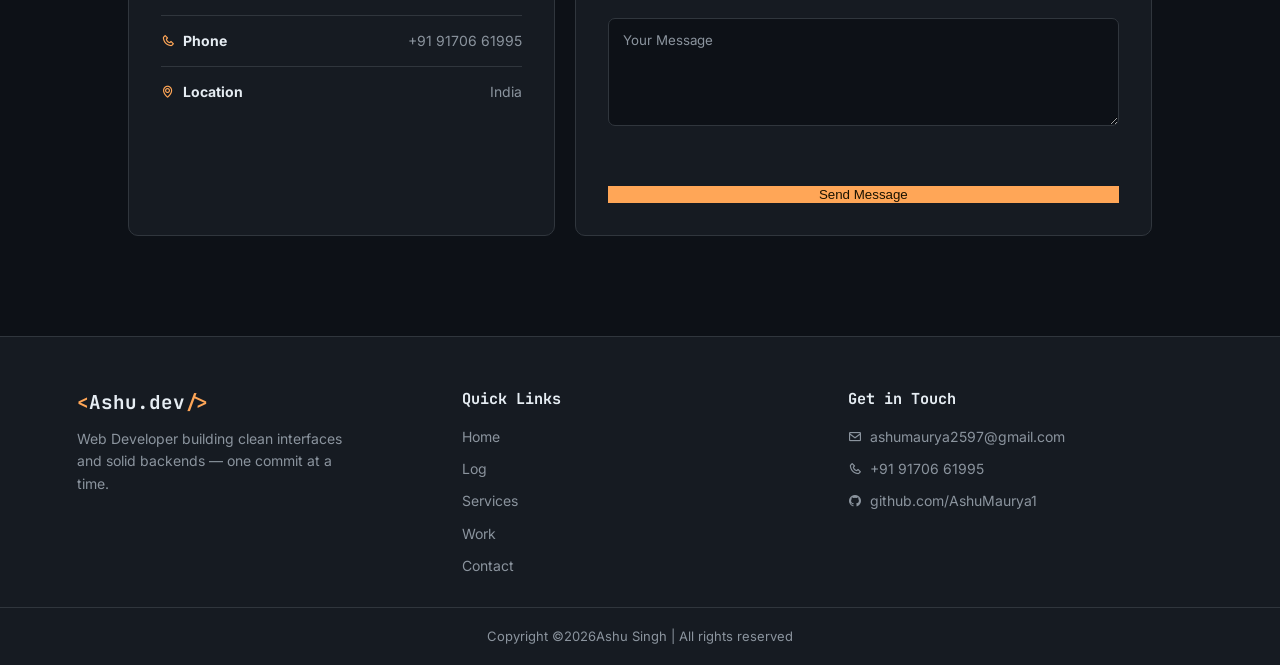
==== commit e8ef64b4: "message" ====
--- a/Portfolio.html
+++ b/Portfolio.html
@@ -3,29 +3,29 @@
 <head>
     <meta charset="UTF-8">
     <meta name="viewport" content="width=device-width, initial-scale=1.0">
-    <title>Ashu's - Developer Portfolio</title>
+    <title>Ashu Singh — Web Developer Portfolio</title>
+    <meta name="description" content="Ashu Singh — Web Developer building with JavaScript, Java, DSA and Node.js.">
     <link rel="preconnect" href="https://fonts.googleapis.com">
     <link rel="preconnect" href="https://fonts.gstatic.com" crossorigin>
-    <link href="https://fonts.googleapis.com/css2?family=Poppins:wght@400;600;700&display=swap" rel="stylesheet">
+    <link href="https://fonts.googleapis.com/css2?family=JetBrains+Mono:wght@400;500;600;700&family=Inter:wght@400;500;600;700;800&display=swap" rel="stylesheet">
     <link href="https://unpkg.com/boxicons@2.1.4/css/boxicons.min.css" rel="stylesheet">
     <link rel="stylesheet" href="portfolio.css">
     <link rel="icon" href="ashuicon.jpg">
 </head>
 <body>
     <script src="https://unpkg.com/typed.js@2.1.0/dist/typed.umd.js"></script>
-    <script src="Portfolio.js" defer></script>
 
 <header>
     <nav>
-        <div class="left">Ashu's Portfolio</div>
+        <a href="#first6" class="logo"><span class="brace">&lt;</span>Ashu.dev<span class="brace">/&gt;</span></a>
         <i class="bx bx-menu" id="menu-icon"></i>
         <div class="right">
             <ul>
                 <li><a href="#first6">Home</a></li>
-                <li><a href="#about6">About</a></li>
+                <li><a href="#about6">Log</a></li>
                 <li><a href="#services6">Services</a></li>
-                <li><a href="#projects6">Projects</a></li>
-                <li><a href="#contact6">Contact Me</a></li>
+                <li><a href="#projects6">Work</a></li>
+                <li><a href="#contact6">Contact</a></li>
             </ul>
         </div>
     </nav>
@@ -34,69 +34,82 @@
 <main>
     <section class="firstsectoin" id="first6">
         <div class="leftsection">
-            Hi, My name is 
-            <span class="purple" style="color: rgba(160, 224, 10, 0.89);">Ashu Singh</span>
-            <div>and i am a passionate</div>
-            <div>Web Developer</div>
-            <span id="element"></span>
+            <p class="eyebrow">// hello world</p>
+            <div class="code-card">
+                <div class="code-card__tab">
+                    <i class='bx bx-code-alt'></i>
+                    <span>profile.js</span>
+                </div>
+                <pre class="code-card__body"><code><span class="ln">1</span><span class="tok-kw">const</span> <span class="tok-var">developer</span> = {
+<span class="ln">2</span>  name: <span class="tok-str">"Ashu Singh"</span>,
+<span class="ln">3</span>  role: <span class="tok-str">"<span id="element"></span></span><span class="tok-cursor">|</span><span class="tok-str">"</span>,
+<span class="ln">4</span>  stack: [<span class="tok-str">"MongoDB"</span>, <span class="tok-str">"Express"</span>, <span class="tok-str">"React"</span>, <span class="tok-str">"Node"</span>],
+<span class="ln">5</span>  loves: <span class="tok-str">"DSA & problem solving"</span>,
+<span class="ln">6</span>  status: <span class="tok-str">"open to work"</span>,
+<span class="ln">7</span>};</code></pre>
+            </div>
             <div class="buttens">
-                <a href="file:///C:/Users/dell/OneDrive/Desktop/Ashu_Resume.pdf" target="_blank">
-                    <button style="background-color: rgba(160, 224, 10, 0.89);">Download Resume</button>
+                <a href="Ashu_Resume.pdf" target="_blank" rel="noopener noreferrer">
+                    <button class="btn_primary"><i class='bx bx-download'></i> Download Resume</button>
                 </a>
                 <a href="https://github.com/AshuMaurya1" target="_blank" rel="noopener noreferrer">
-                    <button style="background-color: rgba(160, 224, 10, 0.89);">Visit Github</button>
+                    <button class="btn_ghost"><i class='bx bxl-github'></i> Visit GitHub</button>
                 </a>
             </div>
         </div>
         <div class="rightsectoin">
-            <img src="ashuicon.jpg" alt="ASHU">
-        </div>
-    </section>
-
-    <section class="skills_section">
-        <span>HTML</span>
-        <span>CSS</span>
-        <span>JavaScript</span>
-        <span>Java</span>
-        <span>DSA</span>
-        <span>Node.js</span>
-    </section>
-    
+            <div class="avatar-frame">
+                <span class="avatar-fallback">AS</span>
+                <img src="ashuicon.jpg" alt="Ashu Singh" onerror="this.style.display='none'">
+            </div>
+        </div>
+    </section>
+
+    <section class="skills_section" aria-label="Skills">
+        <span class="skill_tag" style="--dot:#e34c26">HTML</span>
+        <span class="skill_tag" style="--dot:#4d94ff">CSS</span>
+        <span class="skill_tag" style="--dot:#f1e05a">JavaScript</span>
+        <span class="skill_tag" style="--dot:#e07a1f">Java</span>
+        <span class="skill_tag" style="--dot:#d2a8ff">DSA</span>
+        <span class="skill_tag" style="--dot:#3c873a">Node.js</span>
+        <span class="skill_tag" style="--dot:#61dafb">MERN Stack</span>
+    </section>
+
     <hr>
 
     <section class="SecontSection" id="about6">
-        <span class="text_gray">What I have so Far</span>
-        <h1>Work Experience</h1>
+        <span class="text_gray">// what i have so far</span>
+        <h1>$ git log --learning-path</h1>
         <div class="box">
             <div class="vertical">
-                <img class="image_top" src="pngwing.com.png" alt="Java icon">
-                <div class="vertical_title">Java Developer <br> DSA</div>
-                <div class="vertical_desc">I am learning Java programming and Data Structures & Algorithms to improve problem solving and coding skills.</div>
-            </div>
-            <div class="vertical">
-                <img class="image_top" src="pngwing.com (2).png" alt="Node icon">
-                <div class="vertical_title">Node.js Developer <br> Backend Dev</div>
-                <div class="vertical_desc">I build server-side applications, APIs, and backend features using Node.js, JavaScript, and database connectivity.</div>
-            </div>
-            <div class="vertical">
-                <img class="image_top" src="pngwing.com (1).png" alt="Insta icon">
-                <div class="vertical_title">HTML Developer <br> Instagram (2012-2014)</div>
-                <div class="vertical_desc">Lorem ipsum dolor sit amet consectetur adipisicing elit. Quam libero dolores a doloremque in, assumenda delectus.</div>
-            </div>
-            <div class="vertical">
-                <img class="image_top" src="pngwing.com (3).png" alt="Twitter icon">
-                <div class="vertical_title">HTML Developer <br> Twitter (2014-2016)</div>
-                <div class="vertical_desc">Lorem ipsum dolor sit amet consectetur adipisicing elit. Quam libero dolores a doloremque in, assumenda delectus.</div>
-            </div>
-            <div class="vertical">
-                <img class="image_top" src="pngwing.com (1).png" alt="Insta icon">
-                <div class="vertical_title">HTML Developer <br> Instagram (2016-2018)</div>
-                <div class="vertical_desc">Lorem ipsum dolor sit amet consectetur adipisicing elit. Quam libero dolores a doloremque in, assumenda delectus.</div>
-            </div>
-            <div class="vertical">
-                <img class="image_top" src="pngwing.com (4).png" alt="YouTube icon">
-                <div class="vertical_title">HTML Developer <br> YouTube (2018-2020)</div>
-                <div class="vertical_desc">Lorem ipsum dolor sit amet consectetur adipisicing elit. Quam libero dolores a doloremque in, assumenda delectus.</div>
+                <span class="hash">a1c9f2d</span>
+                <div class="vertical_title">HTML & CSS Foundations</div>
+                <div class="vertical_desc">Learned semantic HTML and responsive CSS layouts — the building blocks for everything that came after.</div>
+            </div>
+            <div class="vertical">
+                <span class="hash">6b7e401</span>
+                <div class="vertical_title">JavaScript & Interactivity</div>
+                <div class="vertical_desc">Added JavaScript to bring pages to life — DOM manipulation, events, and dynamic UI behaviour.</div>
+            </div>
+            <div class="vertical">
+                <span class="hash">f3d8c19</span>
+                <div class="vertical_title">Java & Data Structures</div>
+                <div class="vertical_desc">Currently strengthening problem-solving with Java and DSA — building a solid computer-science foundation.</div>
+            </div>
+            <div class="vertical">
+                <span class="hash">9a2b6ee</span>
+                <div class="vertical_title">Node.js & Backend Dev</div>
+                <div class="vertical_desc">Building server-side apps, REST APIs, and database-backed features with Node.js and JavaScript.</div>
+            </div>
+            <div class="vertical">
+                <span class="hash">c4f710b</span>
+                <div class="vertical_title">React.js & MERN Specialization</div>
+                <div class="vertical_desc">Completed a full-stack React.js specialization and started shipping complete MERN (MongoDB, Express, React, Node) projects end to end.</div>
+            </div>
+            <div class="vertical">
+                <span class="hash">e82a15c</span>
+                <div class="vertical_title">DSA Practice on LeetCode</div>
+                <div class="vertical_desc">Solved 280+ algorithmic problems with an active streak — arrays, linked lists, trees, and memoization — to sharpen problem-solving.</div>
             </div>
         </div>
     </section>
@@ -104,24 +117,38 @@
     <hr>
 
     <section class="services_section" id="services6">
-        <span class="text_gray">What I Offer</span>
+        <span class="text_gray">// what i offer</span>
         <h1>My Services</h1>
         <div class="services_container">
             <div class="service_card">
+                <i class='bx bx-code-alt service_icon'></i>
                 <h2>Web Development</h2>
-                <p>I build responsive and modern websites using HTML, CSS, JavaScript, and clean layouts that work well on mobile and desktop.</p>
-            </div>
-            <div class="service_card">
-                <h2>Web Design</h2>
-                <p>I create attractive page designs, portfolio layouts, landing pages, and user-friendly interfaces with a professional look.</p>
-            </div>
-            <div class="service_card">
-                <h2>Software Developer</h2>
-                <p>I design banners, posters, thumbnails, logos, and social media graphics that help brands look polished and memorable.</p>
-            </div>
-            <div class="service_card">
-                <h2>Video Editing</h2>
-                <p>I edit videos with smooth cuts, captions, effects, and creative styling for YouTube, reels, and promotional content.</p>
+                <p>I build responsive, modern websites with HTML, CSS and JavaScript — clean layouts that work well on mobile and desktop.</p>
+            </div>
+            <div class="service_card">
+                <i class='bx bx-devices service_icon'></i>
+                <h2>Responsive Design</h2>
+                <p>I turn designs into pixel-careful, mobile-first interfaces — portfolio layouts, landing pages, and reusable UI.</p>
+            </div>
+            <div class="service_card">
+                <i class='bx bx-server service_icon'></i>
+                <h2>Backend & APIs</h2>
+                <p>I build server-side logic and REST APIs with Node.js, including database connectivity and authentication.</p>
+            </div>
+            <div class="service_card">
+                <i class='bx bx-brain service_icon'></i>
+                <h2>Java & DSA</h2>
+                <p>I write efficient, well-structured Java and apply data structures & algorithms to solve real problems.</p>
+            </div>
+            <div class="service_card">
+                <i class='bx bx-data service_icon'></i>
+                <h2>Database Design</h2>
+                <p>I design clean, well-validated MongoDB schemas and relational data models that keep applications consistent and scalable.</p>
+            </div>
+            <div class="service_card">
+                <i class='bx bxl-git service_icon'></i>
+                <h2>Git & Collaboration</h2>
+                <p>I use Git and GitHub for version control, branching, and code review — keeping projects organised and easy to collaborate on.</p>
             </div>
         </div>
     </section>
@@ -129,31 +156,55 @@
     <hr>
 
     <section class="projects_section" id="projects6">
-        <span class="text_gray">My Recent Work</span>
+        <span class="text_gray">// my recent work</span>
         <h1>Projects</h1>
         <div class="projects_container">
             <div class="project_card">
-                <img src="Developer.avif" alt="Portfolio website project">
-                <div class="project_content">
-                    <h2>Voice Assistant</h2>
-                    <p>A smart voice assistant project that can listen to voice commands and perform useful tasks with a simple user experience.</p>
-                    <a href="#first6">View Project</a>
-                </div>
-            </div>
-            <div class="project_card">
-                <img src="dev.png" alt="Web development project">
-                <div class="project_content">
-                    <h2>Traffic Congestion Control</h2>
-                    <p>A traffic management project designed to reduce congestion and improve road flow using smart control logic.</p>
-                    <a href="#services6">View Project</a>
-                </div>
-            </div>
-            <div class="project_card">
-                <img src="ashuicon.jpg" alt="Graphic design project">
-                <div class="project_content">
-                    <h2>Creative Design Work</h2>
-                    <p>Graphic design samples including banners, thumbnails, and social media visuals made for attractive branding.</p>
-                    <a href="#projects6">View Project</a>
+                <div class="project_thumb project_thumb--4">
+                    <i class='bx bxs-truck'></i>
+                    <img src="Cover_Banner.svg" alt="Tractor Rental Platform" onerror="this.style.display='none'">
+                </div>
+                <div class="project_content">
+                    <h2><i class='bx bx-folder'></i> Tractor Rental Platform</h2>
+                    <p>A web platform that connects tractor owners with farmers who need equipment, replacing phone-call and word-of-mouth booking with location- and date-based search. Includes a conflict-free booking engine that prevents double-booking, and an owner dashboard for tracking listings, bookings, and revenue.</p>
+                    <div class="tags"><span>MongoDB</span><span>Express</span><span>React</span><span>Node.js</span></div>
+                    <a href="#projects6">View Project <i class='bx bx-right-arrow-alt'></i></a>
+                </div>
+            </div>
+            <div class="project_card">
+                <div class="project_thumb project_thumb--1">
+                    <i class='bx bx-microphone-alt'></i>
+                    <img src="Developer.avif" alt="Voice Assistant project" onerror="this.style.display='none'">
+                </div>
+                <div class="project_content">
+                    <h2><i class='bx bx-folder'></i> Voice Assistant</h2>
+                    <p>A smart voice assistant that listens for voice commands and performs useful tasks through a simple, natural interface.</p>
+                    <div class="tags"><span>JavaScript</span><span>Web Speech API</span></div>
+                    <a href="#first6">View Project <i class='bx bx-right-arrow-alt'></i></a>
+                </div>
+            </div>
+            <div class="project_card">
+                <div class="project_thumb project_thumb--2">
+                    <i class='bx bx-traffic-cone'></i>
+                    <img src="dev.png" alt="Traffic Congestion Control project" onerror="this.style.display='none'">
+                </div>
+                <div class="project_content">
+                    <h2><i class='bx bx-folder'></i> Traffic Congestion Control</h2>
+                    <p>A traffic-management project that reduces congestion and improves road flow using smart control logic.</p>
+                    <div class="tags"><span>Java</span><span>Algorithms</span></div>
+                    <a href="#services6">View Project <i class='bx bx-right-arrow-alt'></i></a>
+                </div>
+            </div>
+            <div class="project_card">
+                <div class="project_thumb project_thumb--3">
+                    <i class='bx bx-palette'></i>
+                    <img src="Design.jpg" alt="Creative design work" onerror="this.style.display='none'">
+                </div>
+                <div class="project_content">
+                    <h2><i class='bx bx-folder'></i> Creative Design Work</h2>
+                    <p>Graphic design samples — banners, thumbnails, and social visuals made for clean, attractive branding.</p>
+                    <div class="tags"><span>Design</span><span>Branding</span></div>
+                    <a href="#projects6">View Project <i class='bx bx-right-arrow-alt'></i></a>
                 </div>
             </div>
         </div>
@@ -162,42 +213,43 @@
     <hr>
 
     <section class="contact_section" id="contact6">
+        <span class="text_gray" style="text-align:center;">// let's talk</span>
         <h1>Contact Me</h1>
         <div class="contact_container">
             <div class="contact_info">
                 <h2>Let's Work Together</h2>
-                <p>If you want a website, design work, or project help, send me a message and I will contact you soon.</p>
+                <p>If you want a website, design work, or project help, send me a message and I'll get back to you soon.</p>
                 <div class="contact_item">
-                    <strong>Email:</strong>
-                    <span>ashukumar2597@gmail.com</span>
+                    <strong><i class='bx bx-envelope'></i> Email</strong>
+                    <span>ashumaurya2597@gmail.com</span>
                 </div>
                 <div class="contact_item">
-                    <strong>Phone:</strong>
+                    <strong><i class='bx bx-phone'></i> Phone</strong>
                     <span>+91 91706 61995</span>
                 </div>
                 <div class="contact_item">
-                    <strong>Location:</strong>
+                    <strong><i class='bx bx-map'></i> Location</strong>
                     <span>India</span>
                 </div>
             </div>
             <form class="contact_form" id="contactForm" novalidate>
                 <input type="text" id="name" placeholder="Your Name" required>
                 <small class="error_message" id="nameError"></small>
-                
+
                 <input type="email" id="email" placeholder="Your Email" autocomplete="email" required>
                 <small class="error_message" id="emailError"></small>
-                
+
                 <input type="tel" id="phone" placeholder="Your Phone Number" autocomplete="tel" required>
                 <small class="error_message" id="phoneError"></small>
-                
+
                 <input type="text" id="subject" placeholder="Subject" required>
                 <small class="error_message" id="subjectError"></small>
-                
+
                 <textarea rows="5" id="message" placeholder="Your Message" required></textarea>
                 <small class="error_message" id="messageError"></small>
-                
+
                 <p class="success_message" id="successMessage"></p>
-                <button type="submit">Send Message</button>
+                <button type="submit" class="btn_primary">Send Message</button>
             </form>
         </div>
     </section>
@@ -205,42 +257,38 @@
 
 <footer>
     <div class="footer">
-        <div class="footer_first">
-            <h3>Ashu's Software Developer Portfolio</h3>
-        </div>
-        <div class="footer_second">
+        <div class="footer_brand">
+            <h3><span class="brace">&lt;</span>Ashu.dev<span class="brace">/&gt;</span></h3>
+            <p>Web Developer building clean interfaces and solid backends — one commit at a time.</p>
+        </div>
+        <div class="footer_links">
+            <h4>Quick Links</h4>
             <ul>
-                <li>Home</li>
-                <li>About</li>
-                <li>Services</li>
-                <li>Contact</li>
+                <li><a href="#first6">Home</a></li>
+                <li><a href="#about6">Log</a></li>
+                <li><a href="#services6">Services</a></li>
+                <li><a href="#projects6">Work</a></li>
+                <li><a href="#contact6">Contact</a></li>
             </ul>
         </div>
-        <div class="footer_third">
+        <div class="footer_connect">
+            <h4>Get in Touch</h4>
             <ul>
-                <li>Home</li>
-                <li>About</li>
-                <li>Services</li>
-                <li>Contact</li>
-            </ul>
-        </div>
-        <div class="footer_fourth">
-            <ul>
-                <li>Home</li>
-                <li>About</li>
-                <li>Services</li>
-                <li>Contact</li>
+                <li><i class='bx bx-envelope'></i> ashumaurya2597@gmail.com</li>
+                <li><i class='bx bx-phone'></i> +91 91706 61995</li>
+                <li><a href="https://github.com/AshuMaurya1" target="_blank" rel="noopener noreferrer"><i class='bx bxl-github'></i> github.com/AshuMaurya1</a></li>
             </ul>
         </div>
     </div>
     <div class="footer_right">
-        Copyright &#169; ashusportfilio.com | All rights reserved
+        Copyright &#169; <span id="year"></span> Ashu Singh | All rights reserved
     </div>
 </footer>
 
 <button class="top_button" id="topButton" aria-label="Back to top">
     <i class="bx bx-up-arrow-alt"></i>
 </button>
-    
+
+<script src="Portfolio.js" defer></script>
 </body>
-</html>
+</html>
--- a/portfolio.css
+++ b/portfolio.css
@@ -1,3 +1,25 @@
+/* =========================================================
+   TOKENS — dark editor palette with syntax-highlight accents
+   ========================================================= */
+:root{
+    --bg: #0d1117;
+    --bg-elev: #161b22;
+    --bg-elev-2: #1c2129;
+    --border: #30363d;
+    --text: #e6edf3;
+    --text-dim: #8b949e;
+
+    --amber: #ffa657;   /* primary accent — CTAs, headings */
+    --mint:  #7ee787;   /* secondary accent — success, active state */
+    --sky:   #79c0ff;   /* tertiary accent — links, hover */
+    --lav:   #d2a8ff;   /* quaternary accent — used sparingly */
+
+    --font-mono: 'JetBrains Mono', ui-monospace, monospace;
+    --font-sans: 'Inter', system-ui, sans-serif;
+
+    --nav-h: 84px;
+}
+
 *{
     margin: 0;
     padding: 0;
@@ -7,30 +29,51 @@
     scroll-behavior: smooth;
 }
 body{
-    background:
-        linear-gradient(135deg, rgba(1, 20, 54, 0.28), rgba(0, 0, 0, 0.18)),
-        radial-gradient(circle farthest-corner at 10% 20%, rgba(54,123,252,1) 16.3%, rgba(0,41,118,1) 100.2%);
-    color: white;
-    font-family: 'Poppins', sans-serif;
-}
+    background: var(--bg);
+    background-image:
+        radial-gradient(circle 700px at 8% 0%, rgba(255,166,87,0.08), transparent 60%),
+        radial-gradient(circle 800px at 95% 30%, rgba(121,192,255,0.07), transparent 60%);
+    color: var(--text);
+    font-family: var(--font-sans);
+    line-height: 1.6;
+}
+section[id]{
+    scroll-margin-top: var(--nav-h);
+}
+::selection{
+    background: var(--amber);
+    color: #1a1200;
+}
+
+/* =========================================================
+   NAV
+   ========================================================= */
 nav{
     display: flex;
-    background-image: radial-gradient( circle 710px at 5.2% 7.2%,  rgba(37,89,222,1) 0%, rgba(37,89,222,1) 7.5%, rgba(4,4,29,1) 44.7% );
-    justify-content: space-around;
-    align-items: center;
-    height: 100px;
+    background: rgba(13, 17, 23, 0.85);
+    backdrop-filter: blur(10px);
+    justify-content: space-between;
+    align-items: center;
+    height: var(--nav-h);
+    padding: 0 6vw;
     position: sticky;
     top: 0;
     z-index: 20;
-    box-shadow: 0 8px 28px rgba(0, 0, 0, 0.22);
-}
-.left{
-    font-size: 1.5rem;
-    font-weight: 700;
+    border-bottom: 1px solid var(--border);
+}
+.logo{
+    font-family: var(--font-mono);
+    font-size: 1.25rem;
+    font-weight: 600;
+    color: var(--text);
+    text-decoration: none;
+}
+.logo .brace{
+    color: var(--amber);
 }
 #menu-icon{
     display: none;
-    color: white;
+    color: var(--text);
     font-size: 30px;
     cursor: pointer;
 }
@@ -40,312 +83,459 @@
 }
 nav ul li{
     list-style: none;
-    margin: 0 23px;
+    margin: 0 20px;
 }
 nav ul li a{
+    font-family: var(--font-mono);
+    font-size: 0.92rem;
     text-decoration: none;
-    color: white;
+    color: var(--text-dim);
     transition: color 0.25s ease;
 }
 nav ul li a:hover{
-    color: rgb(155, 155, 184);
+    color: var(--text);
 }
 nav ul li a.active_link{
-    color: white;
-}
-
+    color: var(--amber);
+}
+
+/* =========================================================
+   HERO
+   ========================================================= */
 .firstsectoin{
     display: flex;
     justify-content: space-around;
     align-items: center;
-    min-height: calc(100vh - 100px);
-    margin: 0;
+    min-height: calc(100vh - var(--nav-h));
     gap: 60px;
+    padding: 0 6vw;
 }
 .firstsectoin > div{
-    width: min(42%, 520px);
+    width: min(46%, 560px);
     margin: 60px 0px;
 }
-.leftsection{
-    font-size: 2.35rem;
-    line-height: 1.35;
-    margin: 60px 0px;
-}
+.eyebrow{
+    font-family: var(--font-mono);
+    color: var(--mint);
+    font-size: 0.95rem;
+    margin-bottom: 18px;
+}
+
+.code-card{
+    border: 1px solid var(--border);
+    border-radius: 10px;
+    background: var(--bg-elev);
+    box-shadow: 0 24px 60px rgba(0,0,0,0.35);
+    overflow: hidden;
+}
+.code-card__tab{
+    display: flex;
+    align-items: center;
+    gap: 8px;
+    padding: 10px 16px;
+    background: var(--bg-elev-2);
+    border-bottom: 1px solid var(--border);
+    font-family: var(--font-mono);
+    font-size: 0.85rem;
+    color: var(--text-dim);
+}
+.code-card__tab i{
+    color: var(--amber);
+}
+.code-card__body{
+    font-family: var(--font-mono);
+    font-size: 0.98rem;
+    line-height: 2;
+    padding: 22px 20px;
+    overflow-x: auto;
+    white-space: pre;
+}
+.code-card__body .ln{
+    display: inline-block;
+    width: 22px;
+    color: #4b5563;
+    user-select: none;
+}
+.tok-kw{ color: var(--amber); font-weight: 600; }
+.tok-var{ color: var(--sky); }
+.tok-str{ color: var(--mint); }
+.tok-cursor{
+    color: var(--mint);
+    animation: blink 1s step-end infinite;
+}
+@keyframes blink{ 50%{ opacity: 0; } }
+
 .leftsection .buttens{
-    padding: 25px 0;
+    padding: 28px 0 0;
     display: flex;
     gap: 14px;
     flex-wrap: wrap;
 }
+.leftsection .buttens a{
+    text-decoration: none;
+}
 .leftsection .buttens button{
-    border: 1px solid white;
+    display: inline-flex;
+    align-items: center;
+    gap: 8px;
+    border-radius: 8px;
+    padding: 13px 20px;
+    cursor: pointer;
+    font-family: var(--font-mono);
+    font-size: 14px;
+    font-weight: 600;
+    transition: transform 0.25s ease, background-color 0.25s ease, color 0.25s ease, border-color 0.25s ease;
+}
+.btn_primary{
+    border: 1px solid var(--amber);
+    background-color: var(--amber);
+    color: #1a1200;
+}
+.btn_primary:hover{
+    background-color: transparent;
+    color: var(--amber);
+    transform: translateY(-3px);
+}
+.btn_ghost{
+    border: 1px solid var(--border);
+    background-color: transparent;
+    color: var(--text);
+}
+.btn_ghost:hover{
+    border-color: var(--text);
+    transform: translateY(-3px);
+}
+
+.rightsectoin{
+    width: min(30%, 320px);
+    display: flex;
+    justify-content: center;
+}
+.avatar-frame{
+    position: relative;
+    width: 260px;
+    aspect-ratio: 1;
+    border-radius: 50%;
+    overflow: hidden;
+    border: 4px solid var(--border);
+    box-shadow: 0 22px 60px rgba(0,0,0,0.35), 0 0 0 12px rgba(255,166,87,0.06);
+    transition: transform 0.3s ease;
+}
+.avatar-frame:hover{
+    transform: scale(1.04);
+}
+.avatar-fallback{
+    position: absolute;
+    inset: 0;
+    display: flex;
+    align-items: center;
+    justify-content: center;
+    background: linear-gradient(135deg, var(--bg-elev-2), var(--bg-elev));
+    color: var(--amber);
+    font-family: var(--font-mono);
+    font-size: 3rem;
+    font-weight: 700;
+}
+.avatar-frame img{
+    position: absolute;
+    inset: 0;
+    width: 100%;
+    height: 100%;
+    object-fit: cover;
+}
+
+/* =========================================================
+   SKILLS STRIP
+   ========================================================= */
+.skills_section{
+    display: flex;
+    justify-content: center;
+    flex-wrap: wrap;
+    gap: 12px;
+    max-width: 80vw;
+    margin: 0 auto 30px;
+}
+.skill_tag{
+    display: inline-flex;
+    align-items: center;
+    gap: 8px;
+    border: 1px solid var(--border);
     border-radius: 999px;
-    padding: 12px 18px;
-    color: rgb(0, 41, 118);
-    background-color: white;
-    cursor: pointer;
-    font-family: 'Poppins', sans-serif;
-    font-size: 15px;
-    font-weight: 600;
-    transition: transform 0.25s ease, background-color 0.25s ease, color 0.25s ease;
-}
-.leftsection .buttens button:hover{
-    background-color: transparent;
-    color: white;
-    transform: translateY(-3px);
-}
-.rightsectoin{
-    width: min(34%, 360px);
-    margin: 35px 0; 
-}
-.rightsectoin img{
-    width: 65%;
-    aspect-ratio: 1;
-    object-fit: cover;
-    border: 4px solid rgba(255, 255, 255, 0.7);
+    padding: 8px 16px;
+    background-color: var(--bg-elev);
+    color: var(--text-dim);
+    font-family: var(--font-mono);
+    font-size: 13px;
+}
+.skill_tag::before{
+    content: '';
+    width: 8px;
+    height: 8px;
     border-radius: 50%;
-    box-shadow: 0 22px 60px rgba(0, 0, 0, 0.28), 0 0 0 14px rgba(255, 255, 255, 0.09);
-    transition: transform 0.3s ease;
-}
-.rightsectoin img:hover{
-    transform: scale(1.05);
-}
-.purple{
-    color: white;
-    text-shadow: 0 0 18px rgba(255, 255, 255, 0.28);
-}
-.text_gray{
-    color: rgba(255, 255, 255, 0.72);
-    font-size: 23px;
-}
-#element{
-    color: white;
-    font-weight: 700;
-}
+    background: var(--dot, var(--amber));
+}
+
 main hr{
     border: 0;
-    background: #9c9c9c;
-    height: 1.4px;
-    margin: 40px 80px;
-}
-.skills_section{
-    display: flex;
-    justify-content: center;
-    flex-wrap: wrap;
-    gap: 14px;
-    max-width: 80vw;
-    margin: 0 auto 20px;
-}
-.skills_section span{
-    border: 1px solid rgba(255, 255, 255, 0.24);
-    border-radius: 999px;
-    padding: 9px 16px;
-    background-color: rgba(255, 255, 255, 0.12);
-    color: beige;
-    font-size: 14px;
-    box-shadow: 0 10px 24px rgba(0, 0, 0, 0.16);
-}
-
-/* ABOUT SECTION & TIMELINE RECONSTRUCTION */
-.SecontSection{
-    max-width: 80vw;
-    margin: auto;
-    min-height: 100vh;
-    padding: 70px 0;
-}
-.SecontSection h1{
-    font-size: 1.5rem;
-    margin-bottom: 40px;
-}
-.SecontSection .box{
-    position: relative;
-    border-top: 2px solid white; /* The axis line */
-    width: 100%;
-    margin-top: 60px;
-    display: flex;
-    justify-content: space-between;
-    gap: 20px;
-    padding-top: 25px;
-}
-.SecontSection .vertical{
-    position: relative;
-    flex: 1;
-    min-width: 150px;
-    display: flex;
-    flex-direction: column;
-    align-items: flex-start;
-}
-/* Creates individual node ticks on the axis line */
-.SecontSection .vertical::before {
-    content: '';
-    position: absolute;
-    top: -27px;
-    left: 10px;
-    width: 2px;
-    height: 25px;
-    background-color: white;
-}
-.image_top{
-    width: 30px;
-    height: 30px;
-    object-fit: contain;
+    background: var(--border);
+    height: 1px;
+    margin: 20px 6vw 60px;
+}
+
+/* =========================================================
+   SHARED SECTION HEADERS
+   ========================================================= */
+.text_gray{
+    display: block;
+    color: var(--mint);
+    font-family: var(--font-mono);
+    font-size: 15px;
     margin-bottom: 10px;
 }
-.vertical_title{
-    font-size: 16px;
-    font-weight: 600;
-    line-height: 1.3;
-    margin-bottom: 8px;
-    color: white;
-}
-.vertical_desc{
-    color: beige;
-    font-size: 13px;
-    line-height: 1.5;
-}
-
-/* SERVICES SECTION */
-.services_section{
-    max-width: 80vw;
-    margin: auto;
-    min-height: 100vh;
-    padding: 70px 0;
-}
-.services_section h1{
-    font-size: 1.8rem;
-    margin-top: 8px;
-}
+.SecontSection h1,
 .services_section h1,
 .projects_section h1,
-.SecontSection h1,
 .contact_section h1{
+    font-family: var(--font-mono);
+    font-size: 2rem;
+    font-weight: 700;
     position: relative;
     display: inline-block;
+    margin-bottom: 8px;
 }
 .services_section h1::after,
 .projects_section h1::after,
-.SecontSection h1::after,
-.contact_section h1::after{
+.SecontSection h1::after{
     content: "";
     display: block;
     width: 52px;
     height: 3px;
-    margin-top: 8px;
+    margin-top: 10px;
     border-radius: 999px;
-    background-color: white;
+    background-color: var(--amber);
+}
+
+/* =========================================================
+   ABOUT / GIT LOG TIMELINE
+   ========================================================= */
+.SecontSection{
+    max-width: 80vw;
+    margin: auto;
+    padding: 40px 0 90px;
+}
+.SecontSection .box{
+    position: relative;
+    border-left: 2px solid var(--border);
+    width: 100%;
+    margin-top: 48px;
+    display: flex;
+    flex-direction: column;
+    gap: 34px;
+    padding-left: 30px;
+}
+.SecontSection .vertical{
+    position: relative;
+}
+.SecontSection .vertical::before{
+    content: '';
+    position: absolute;
+    top: 6px;
+    left: -36px;
+    width: 12px;
+    height: 12px;
+    border-radius: 50%;
+    background-color: var(--amber);
+    box-shadow: 0 0 0 4px rgba(255,166,87,0.15);
+}
+.hash{
+    display: inline-block;
+    font-family: var(--font-mono);
+    font-size: 12px;
+    color: var(--sky);
+    background: var(--bg-elev);
+    border: 1px solid var(--border);
+    border-radius: 5px;
+    padding: 2px 8px;
+    margin-bottom: 8px;
+}
+.vertical_title{
+    font-size: 17px;
+    font-weight: 700;
+    line-height: 1.3;
+    margin-bottom: 6px;
+    color: var(--text);
+}
+.vertical_desc{
+    color: var(--text-dim);
+    font-size: 14px;
+    line-height: 1.6;
+    max-width: 620px;
+}
+
+/* =========================================================
+   SERVICES
+   ========================================================= */
+.services_section{
+    max-width: 80vw;
+    margin: auto;
+    padding: 20px 0 90px;
 }
 .services_container{
     display: grid;
-    grid-template-columns: repeat(4, 1fr);
+    grid-template-columns: repeat(auto-fit, minmax(240px, 1fr));
     gap: 22px;
     margin-top: 35px;
 }
 .service_card{
-    min-height: 230px;
-    padding: 24px 20px;
-    border: 1px solid rgba(255, 255, 255, 0.25);
-    border-radius: 8px;
-    background: linear-gradient(180deg, rgba(255, 255, 255, 0.16), rgba(255, 255, 255, 0.08));
-    box-shadow: 0 16px 36px rgba(0, 0, 0, 0.22);
-    backdrop-filter: blur(10px);
+    padding: 26px 22px;
+    border: 1px solid var(--border);
+    border-radius: 10px;
+    background: var(--bg-elev);
     transition: transform 0.25s ease, border-color 0.25s ease;
 }
 .service_card:hover{
     transform: translateY(-8px);
-    border-color: white;
+    border-color: var(--amber);
+}
+.service_icon{
+    font-size: 1.8rem;
+    color: var(--amber);
+    margin-bottom: 14px;
+    display: block;
 }
 .service_card h2{
-    color: white;
-    font-size: 1.2rem;
-    margin-bottom: 14px;
+    color: var(--text);
+    font-size: 1.1rem;
+    margin-bottom: 12px;
 }
 .service_card p{
-    color: beige;
+    color: var(--text-dim);
     font-size: 14px;
     line-height: 1.7;
 }
 
-/* PROJECTS SECTION */
+/* =========================================================
+   PROJECTS
+   ========================================================= */
 .projects_section{
     max-width: 80vw;
     margin: auto;
-    min-height: 100vh;
-    padding: 70px 0;
-}
-.projects_section h1{
-    font-size: 1.8rem;
-    margin-top: 8px;
+    padding: 20px 0 90px;
 }
 .projects_container{
     display: grid;
-    grid-template-columns: repeat(3, 1fr);
+    grid-template-columns: repeat(auto-fit, minmax(280px, 1fr));
     gap: 24px;
     margin-top: 35px;
 }
 .project_card{
     overflow: hidden;
-    border: 1px solid rgba(255, 255, 255, 0.25);
-    border-radius: 8px;
-    background: linear-gradient(180deg, rgba(255, 255, 255, 0.16), rgba(255, 255, 255, 0.08));
-    box-shadow: 0 16px 36px rgba(0, 0, 0, 0.22);
-    backdrop-filter: blur(10px);
+    border: 1px solid var(--border);
+    border-radius: 10px;
+    background: var(--bg-elev);
     transition: transform 0.25s ease, border-color 0.25s ease;
 }
 .project_card:hover{
     transform: translateY(-8px);
-    border-color: white;
-}
-.project_card img{
+    border-color: var(--amber);
+}
+.project_thumb{
+    position: relative;
+    height: 180px;
+    display: flex;
+    align-items: center;
+    justify-content: center;
+    overflow: hidden;
+}
+.project_thumb i{
+    font-size: 2.6rem;
+    color: rgba(255,255,255,0.85);
+    z-index: 1;
+}
+.project_thumb img{
+    position: absolute;
+    inset: 0;
     width: 100%;
-    height: 190px;
+    height: 100%;
     object-fit: cover;
-    display: block;
+    z-index: 2;
     transition: transform 0.35s ease;
 }
-.project_card:hover img{
-    transform: scale(1.05);
-}
+.project_card:hover .project_thumb img{
+    transform: scale(1.06);
+}
+.project_thumb--1{ background: linear-gradient(135deg, #7a4a1e, #ffa657); }
+.project_thumb--2{ background: linear-gradient(135deg, #1e5c47, #7ee787); }
+.project_thumb--3{ background: linear-gradient(135deg, #2c4a7a, #79c0ff); }
+.project_thumb--4{ background: linear-gradient(135deg, #4a3a1e, #d2a8ff); }
+
 .project_content{
     padding: 20px;
 }
 .project_content h2{
-    color: white;
-    font-size: 1.2rem;
-    margin-bottom: 12px;
+    display: flex;
+    align-items: center;
+    gap: 8px;
+    color: var(--text);
+    font-size: 1.1rem;
+    margin-bottom: 10px;
+}
+.project_content h2 i{
+    color: var(--amber);
 }
 .project_content p{
-    color: beige;
+    color: var(--text-dim);
     font-size: 14px;
     line-height: 1.7;
+    margin-bottom: 14px;
+}
+.tags{
+    display: flex;
+    flex-wrap: wrap;
+    gap: 8px;
     margin-bottom: 16px;
 }
+.tags span{
+    font-family: var(--font-mono);
+    font-size: 11px;
+    color: var(--sky);
+    background: rgba(121,192,255,0.1);
+    border: 1px solid rgba(121,192,255,0.25);
+    border-radius: 5px;
+    padding: 3px 8px;
+}
 .project_content a{
-    display: inline-block;
-    color: white;
+    display: inline-flex;
+    align-items: center;
+    gap: 6px;
+    color: var(--text);
     text-decoration: none;
-    border: 1px solid white;
+    border: 1px solid var(--border);
     border-radius: 6px;
     padding: 9px 14px;
+    font-size: 14px;
+    transition: border-color 0.25s ease, color 0.25s ease;
 }
 .project_content a:hover{
-    background-color: white;
-    color: rgb(5, 0, 2);
-}
-
-/* CONTACT SECTION */
+    border-color: var(--amber);
+    color: var(--amber);
+}
+
+/* =========================================================
+   CONTACT
+   ========================================================= */
 .contact_section{
     max-width: 80vw;
     margin: auto;
-    min-height: calc(100vh - 100px);
-    padding: 20px 0;
-    display: flex;
-    flex-direction: column;
-    justify-content: center;
+    padding: 20px 0 100px;
 }
 .contact_section h1{
-    font-size: 1.8rem;
-    margin-bottom: 28px;
+    display: block;
     text-align: center;
+    margin: 0 auto 34px;
+}
+.contact_section h1::after{
+    margin-inline: auto;
 }
 .contact_container{
     display: grid;
@@ -353,15 +543,12 @@
     align-items: stretch;
     gap: 20px;
     width: 100%;
-    margin: 0 auto;
 }
 .contact_info,
 .contact_form{
-    border: 1px solid rgba(255, 255, 255, 0.25);
-    border-radius: 8px;
-    background: linear-gradient(180deg, rgba(255, 255, 255, 0.16), rgba(255, 255, 255, 0.08));
-    box-shadow: 0 16px 36px rgba(0, 0, 0, 0.22);
-    backdrop-filter: blur(10px);
+    border: 1px solid var(--border);
+    border-radius: 10px;
+    background: var(--bg-elev);
 }
 .contact_info{
     display: flex;
@@ -370,12 +557,12 @@
     padding: 32px;
 }
 .contact_info h2{
-    color: white;
-    font-size: 1.3rem;
-    margin-bottom: 14px;
+    color: var(--text);
+    font-size: 1.25rem;
+    margin-bottom: 12px;
 }
 .contact_info p{
-    color: beige;
+    color: var(--text-dim);
     font-size: 14px;
     line-height: 1.7;
     margin-bottom: 20px;
@@ -385,20 +572,23 @@
     align-items: center;
     justify-content: space-between;
     gap: 16px;
-    border-top: 1px solid rgba(255, 255, 255, 0.16);
+    border-top: 1px solid var(--border);
     padding-top: 14px;
     margin-top: 14px;
     font-size: 14px;
 }
 .contact_item strong{
-    color: white;
-    min-width: 70px;
+    color: var(--text);
+    min-width: 90px;
     display: inline-flex;
     align-items: center;
     gap: 8px;
 }
+.contact_item strong i{
+    color: var(--amber);
+}
 .contact_item span{
-    color: beige;
+    color: var(--text-dim);
     text-align: right;
     overflow-wrap: anywhere;
 }
@@ -411,13 +601,18 @@
 .contact_form input,
 .contact_form textarea{
     width: 100%;
-    border: 1px solid rgba(255, 255, 255, 0.25);
-    border-radius: 6px;
+    border: 1px solid var(--border);
+    border-radius: 7px;
     outline: none;
     padding: 13px 14px;
-    color: white;
-    background: rgba(0, 0, 0, 0.18);
-    font-family: inherit;
+    color: var(--text);
+    background: var(--bg);
+    font-family: var(--font-sans);
+    transition: border-color 0.2s ease;
+}
+.contact_form input:focus,
+.contact_form textarea:focus{
+    border-color: var(--amber);
 }
 .contact_form input.error,
 .contact_form textarea.error{
@@ -425,36 +620,29 @@
 }
 .contact_form input::placeholder,
 .contact_form textarea::placeholder{
-    color: rgba(255, 255, 255, 0.75);
+    color: var(--text-dim);
 }
 .error_message{
     min-height: 16px;
-    color: #ffb3b3;
+    color: #ff9a9a;
     font-size: 12px;
     margin-top: -10px;
 }
 .success_message{
     min-height: 18px;
-    color: white;
+    color: var(--mint);
     font-size: 14px;
     font-weight: 600;
 }
 .contact_form button{
-    border: 1px solid white;
-    border-radius: 6px;
-    padding: 12px 16px;
-    color: rgb(5, 0, 2);
-    background-color: white;
-    font-weight: 600;
-    cursor: pointer;
     margin-top: 6px;
-}
-.contact_form button:hover{
-    background-color: transparent;
-    color: white;
-}
-
-/* ANIMATIONS & SCROLL */
+    width: 100%;
+    justify-content: center;
+}
+
+/* =========================================================
+   MISC UI
+   ========================================================= */
 .reveal{
     opacity: 0;
     transform: translateY(34px);
@@ -470,11 +658,14 @@
     bottom: 24px;
     width: 46px;
     height: 46px;
-    border: 1px solid white;
+    border: 1px solid var(--amber);
     border-radius: 50%;
-    color: rgb(5, 0, 2);
-    background-color: white;
-    font-size: 28px;
+    color: #1a1200;
+    background-color: var(--amber);
+    font-size: 26px;
+    display: flex;
+    align-items: center;
+    justify-content: center;
     cursor: pointer;
     opacity: 0;
     visibility: hidden;
@@ -488,53 +679,92 @@
     transform: translateY(0);
 }
 .top_button:hover{
-    color: white;
     background-color: transparent;
-}
+    color: var(--amber);
+}
+a:focus-visible,
+button:focus-visible,
+input:focus-visible,
+textarea:focus-visible{
+    outline: 2px solid var(--sky);
+    outline-offset: 2px;
+}
+
+/* =========================================================
+   FOOTER
+   ========================================================= */
 footer{
-    background: linear-gradient(90deg, rgba(2,0,36,1) 15%, rgba(22,22,102,1) 35%, rgba(0,212,255,1) 100%);
-    min-height: 200px;
+    background: var(--bg-elev);
+    border-top: 1px solid var(--border);
 }
 .footer{
     display: flex;
-    padding: 30px 40px;
-    justify-content: space-evenly;
+    padding: 50px 6vw 30px;
+    justify-content: space-between;
     flex-wrap: wrap;
-    gap: 20px;
+    gap: 30px;
+}
+.footer > div{
+    min-width: 200px;
+    flex: 1;
+}
+.footer_brand h3{
+    font-family: var(--font-mono);
+    font-size: 1.2rem;
+    margin-bottom: 10px;
+}
+.footer_brand .brace{ color: var(--amber); }
+.footer_brand p{
+    color: var(--text-dim);
+    font-size: 14px;
+    max-width: 280px;
+    line-height: 1.6;
+}
+.footer h4{
+    font-family: var(--font-mono);
+    font-size: 0.95rem;
+    color: var(--text);
+    margin-bottom: 14px;
 }
 .footer ul{
     list-style: none;
-}
-.footer > div{
-    width: 200px;
+    display: flex;
+    flex-direction: column;
+    gap: 10px;
+}
+.footer ul li,
+.footer ul li a{
+    color: var(--text-dim);
+    text-decoration: none;
+    font-size: 14px;
+    display: flex;
+    align-items: center;
+    gap: 8px;
+}
+.footer ul li a:hover{
+    color: var(--amber);
 }
 .footer_right{
     display: flex;
     text-align: center;
     justify-content: center;
-    align-items: end;
-    color: gray;
-    padding: 12px 0px;
-}
-
-/* RESPONSIVE BREAKPOINTS (MOBILE & TABLET) */
+    color: var(--text-dim);
+    font-size: 13px;
+    padding: 18px 0px;
+    border-top: 1px solid var(--border);
+}
+
+/* =========================================================
+   RESPONSIVE
+   ========================================================= */
 @media(max-width: 992px) {
     .services_container {
         grid-template-columns: repeat(2, 1fr);
     }
-    .SecontSection .box {
-        flex-wrap: wrap;
-        gap: 40px;
-    }
-    .SecontSection .vertical {
-        flex: unset;
-        width: calc(50% - 20px);
-    }
 }
 
 @media(max-width:650px){
     nav{
-        justify-content: space-between;
         padding: 0 24px;
     }
     #menu-icon{
@@ -547,7 +777,8 @@
         width: 100%;
         max-height: 0;
         overflow: hidden;
-        background-image: radial-gradient( circle 710px at 5.2% 7.2%, rgba(37,89,222,1) 0%, rgba(4,4,29,1) 70% );
+        background: rgba(13, 17, 23, 0.98);
+        border-bottom: 1px solid var(--border);
         transition: max-height 0.3s ease;
         z-index: 10;
     }
@@ -566,19 +797,19 @@
     .firstsectoin{
         flex-direction: column;
         text-align: center;
+        padding: 40px 6vw;
     }
     .firstsectoin > div{
-        width: 80%;
+        width: 100%;
+    }
+    .code-card__body{
+        font-size: 0.85rem;
     }
     .leftsection .buttens{
         justify-content: center;
     }
-    .leftsection .buttens a,
-    .leftsection .buttens button{
-        width: 100%;
-    }
     .skills_section{
-        max-width: 88vw;
+        max-width: 90vw;
     }
     .services_container,
     .projects_container,
@@ -586,9 +817,8 @@
         grid-template-columns: 1fr;
     }
     .contact_section{
-        max-width: 88vw;
-        min-height: auto;
-        padding: 50px 0;
+        max-width: 90vw;
+        padding: 40px 0 70px;
     }
     .contact_info,
     .contact_form{
@@ -602,22 +832,20 @@
     .contact_item span{
         text-align: left;
     }
-    .SecontSection{
-        height: auto;
-        padding-bottom: 40px;
-    }
-    .SecontSection .box{
-        border-top: none;
-        flex-direction: column;
-        gap: 40px;
-        margin-top: 20px;
-    }
-    .SecontSection .vertical {
-        width: 100%;
-        padding-left: 20px;
-        border-left: 2px solid white;
-    }
-    .SecontSection .vertical::before {
-        display: none;
+    .SecontSection,
+    .services_section,
+    .projects_section{
+        max-width: 90vw;
+        padding-bottom: 60px;
+    }
+}
+
+/* Respect reduced-motion preference */
+@media (prefers-reduced-motion: reduce){
+    *{
+        animation-duration: 0.001ms !important;
+        animation-iteration-count: 1 !important;
+        transition-duration: 0.001ms !important;
+        scroll-behavior: auto !important;
     }
 }
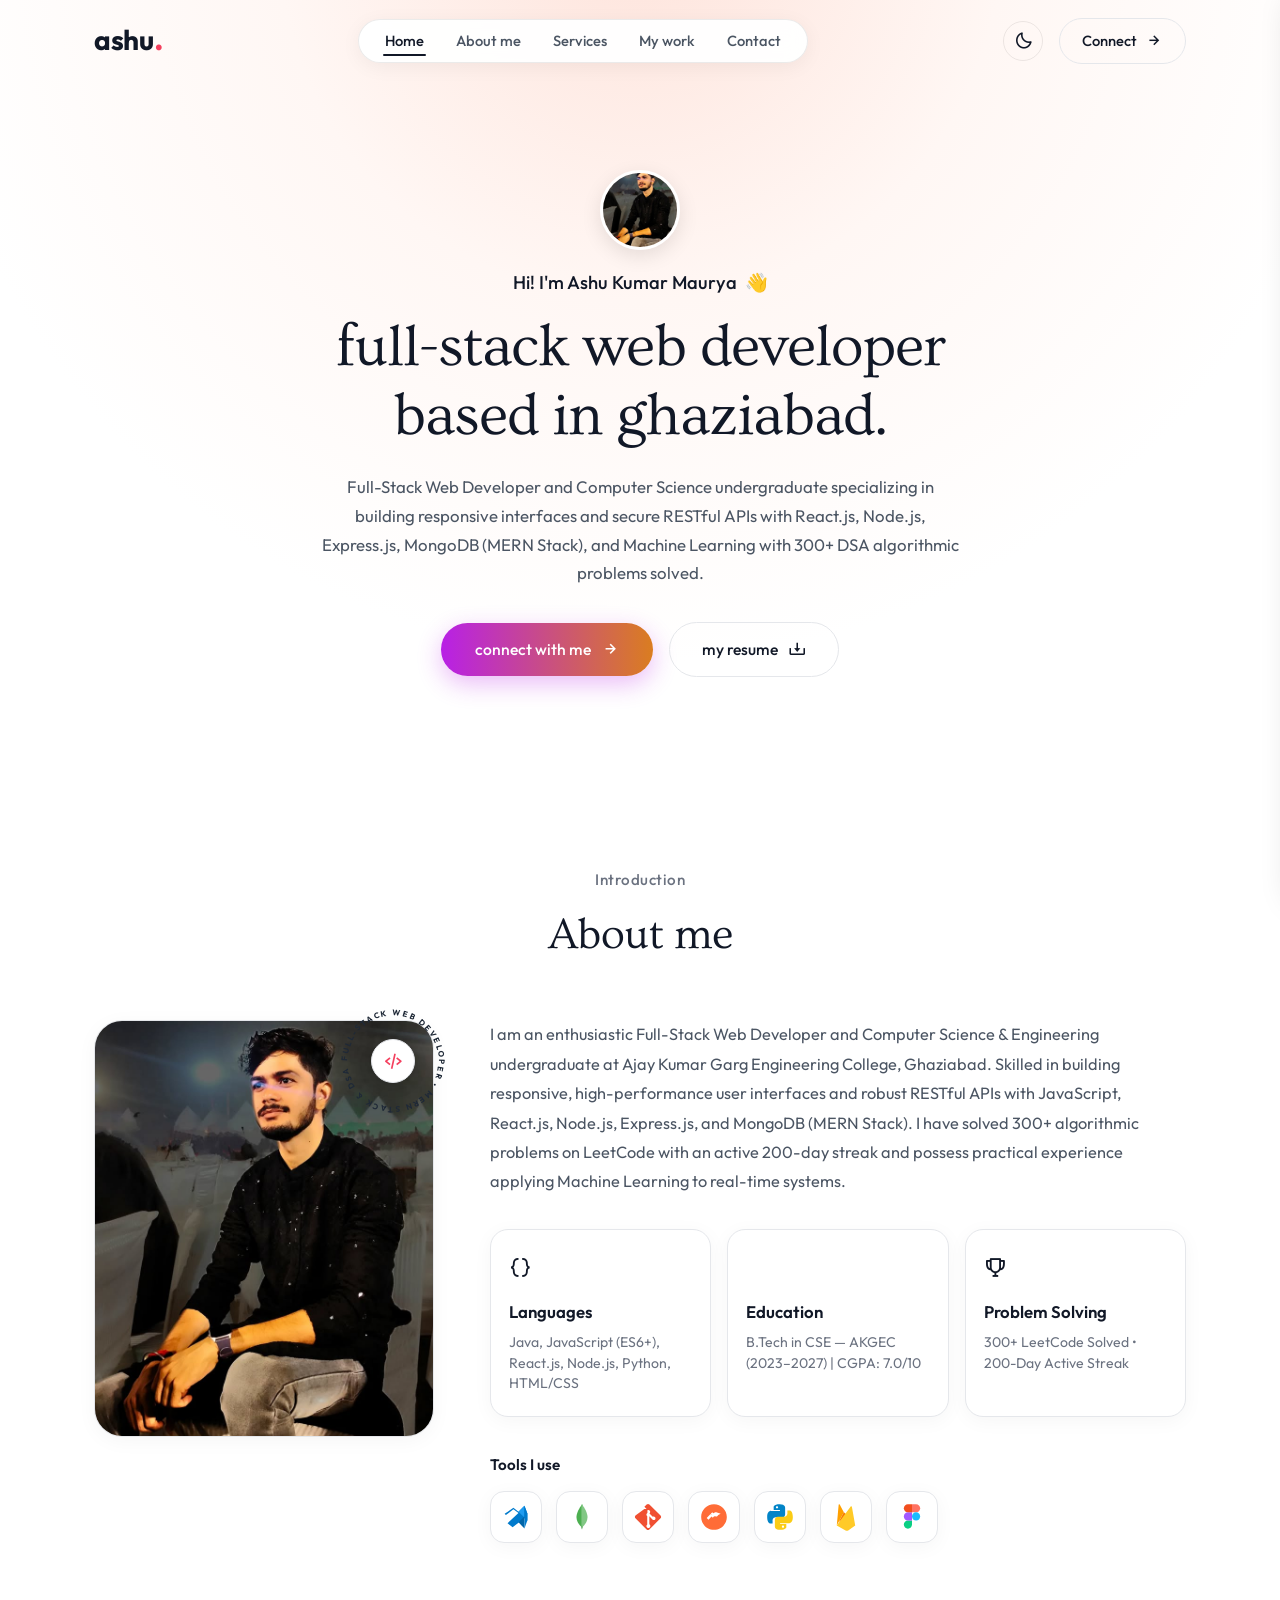
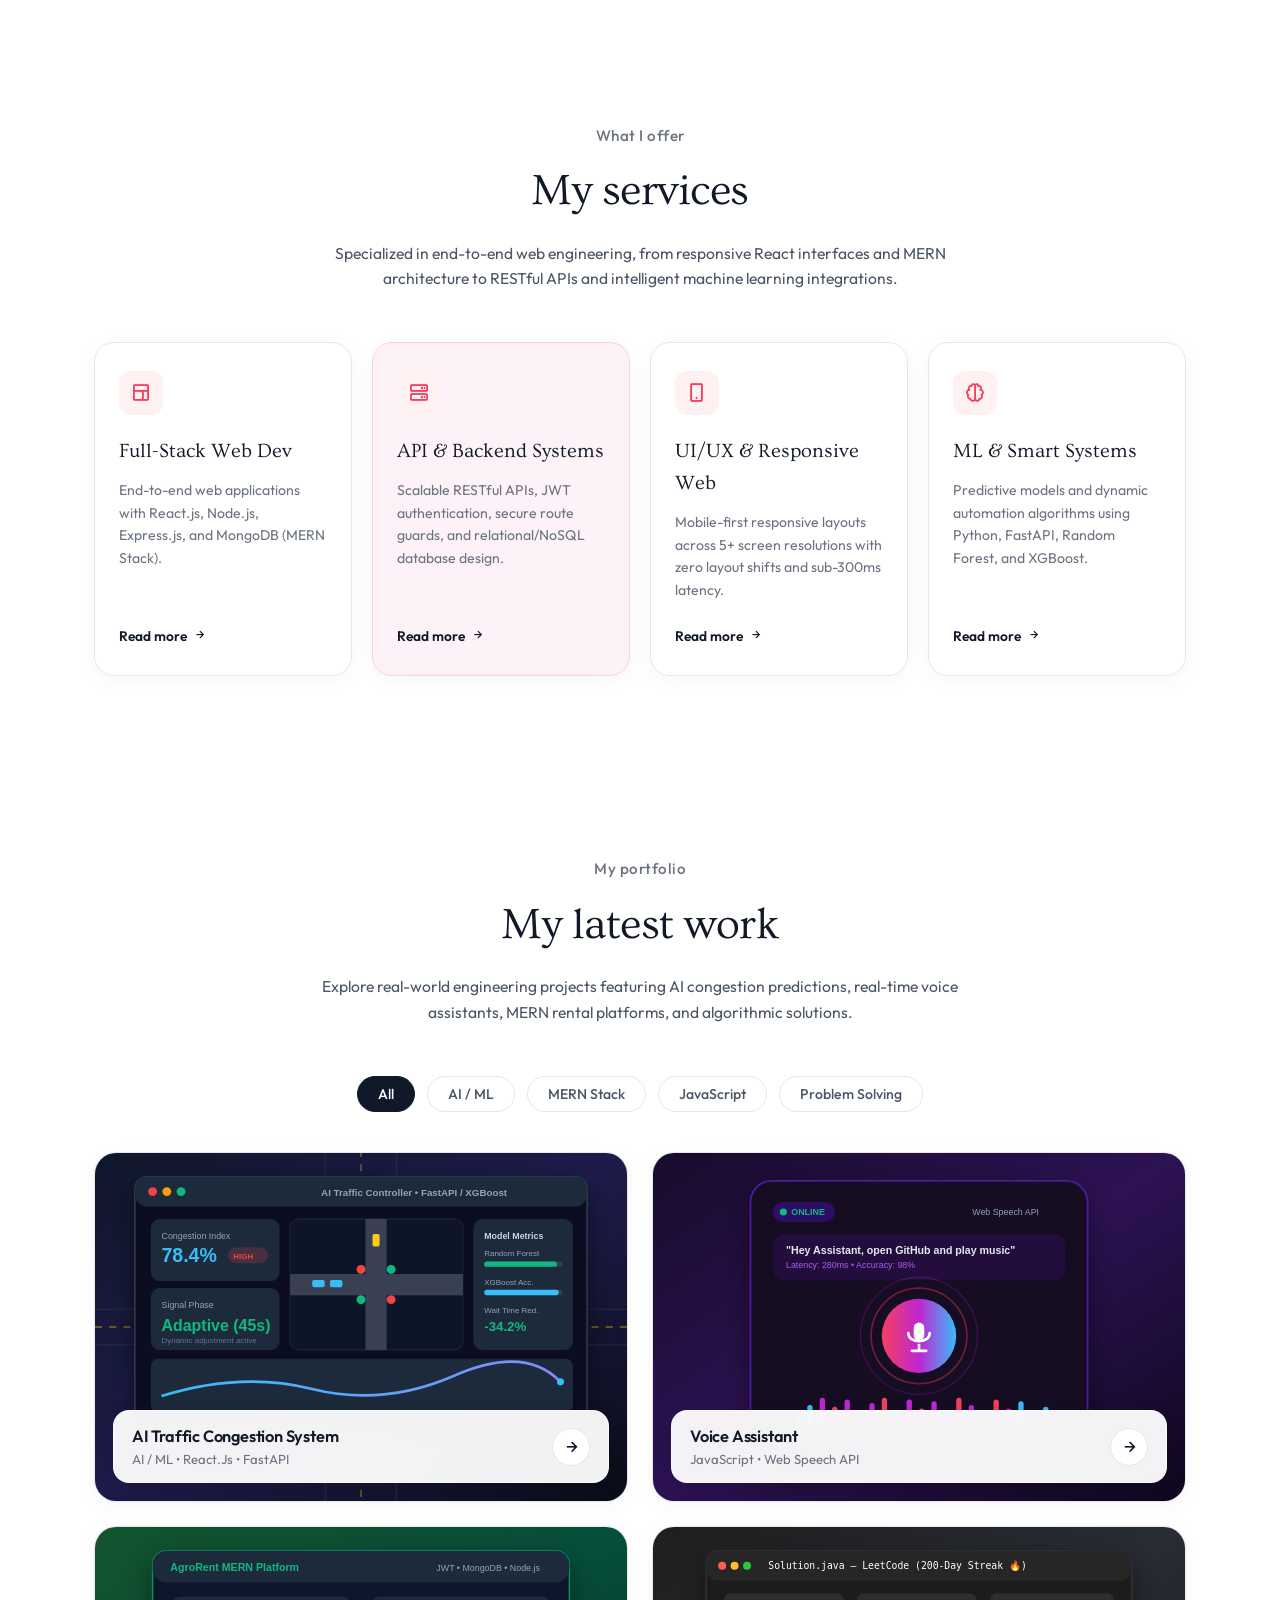
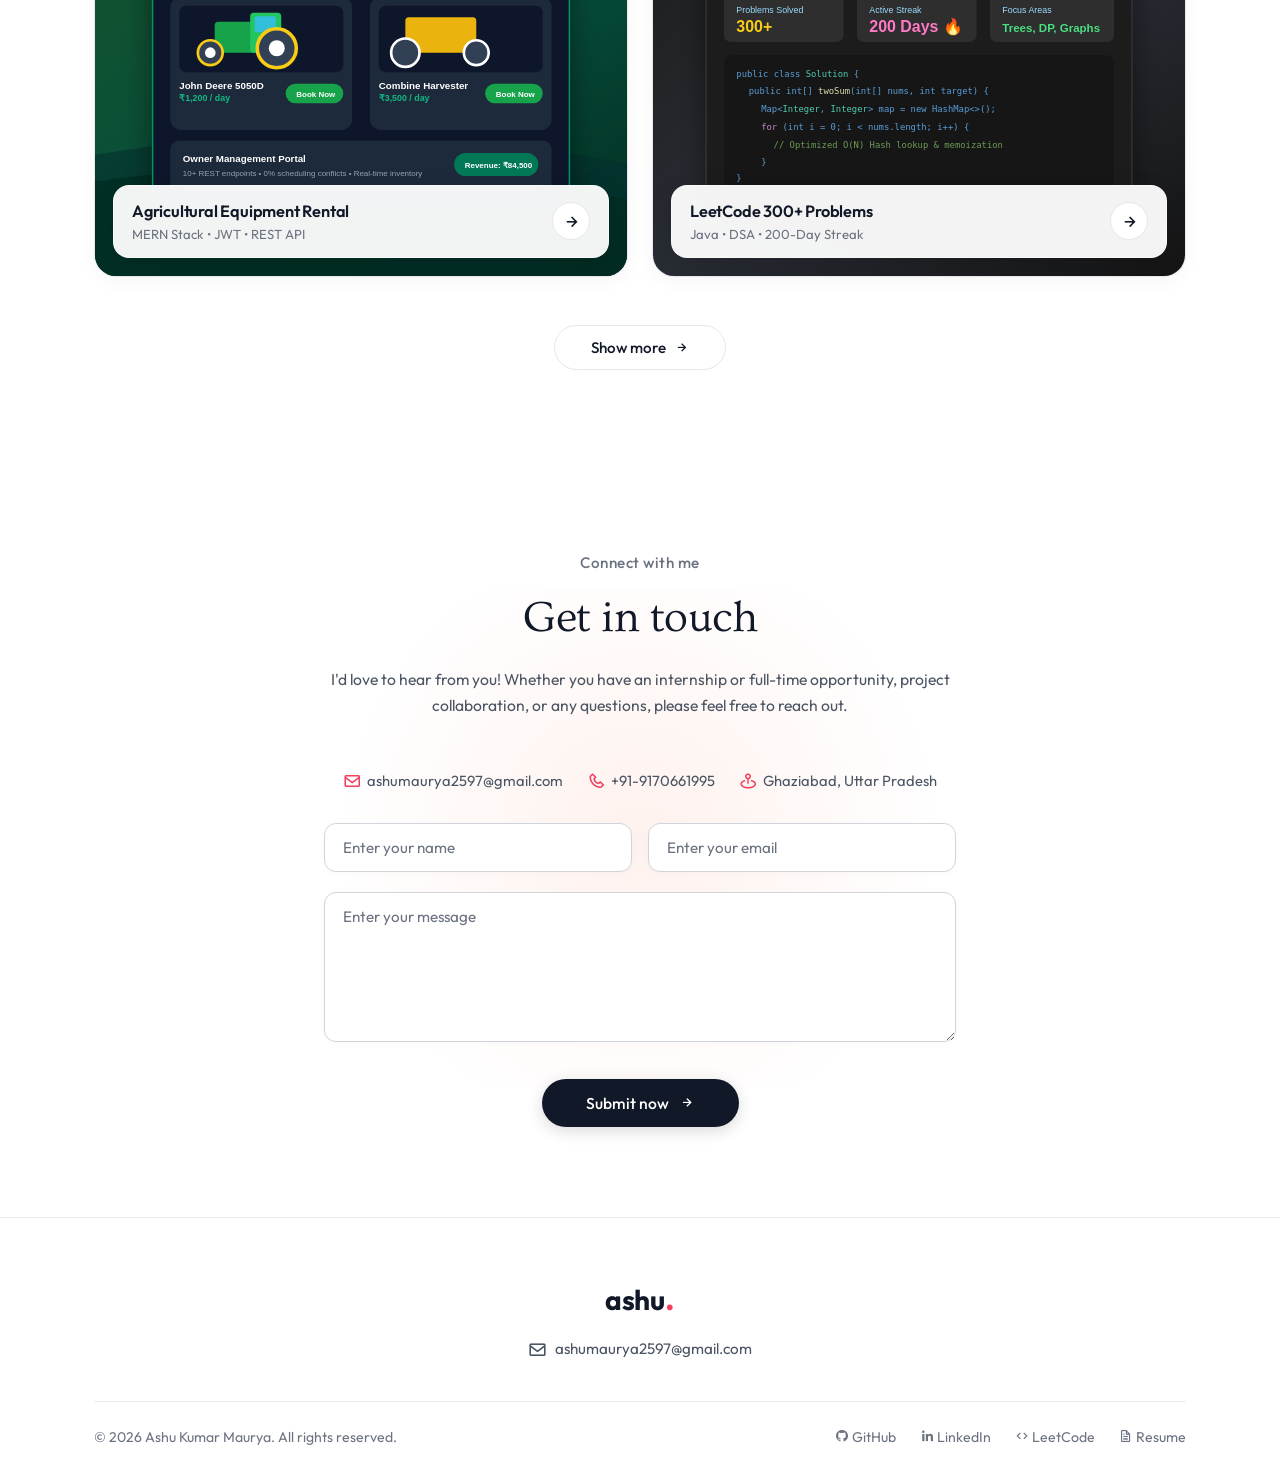
==== commit 7f0df709: "UI modified" ====
--- a/Portfolio.html
+++ b/Portfolio.html
@@ -1,294 +1,587 @@
 <!DOCTYPE html>
 <html lang="en">
 <head>
-    <meta charset="UTF-8">
-    <meta name="viewport" content="width=device-width, initial-scale=1.0">
-    <title>Ashu Singh — Web Developer Portfolio</title>
-    <meta name="description" content="Ashu Singh — Web Developer building with JavaScript, Java, DSA and Node.js.">
-    <link rel="preconnect" href="https://fonts.googleapis.com">
-    <link rel="preconnect" href="https://fonts.gstatic.com" crossorigin>
-    <link href="https://fonts.googleapis.com/css2?family=JetBrains+Mono:wght@400;500;600;700&family=Inter:wght@400;500;600;700;800&display=swap" rel="stylesheet">
-    <link href="https://unpkg.com/boxicons@2.1.4/css/boxicons.min.css" rel="stylesheet">
-    <link rel="stylesheet" href="portfolio.css">
-    <link rel="icon" href="ashuicon.jpg">
+  <meta charset="UTF-8">
+  <meta name="viewport" content="width=device-width, initial-scale=1.0">
+  <title>Ashu Kumar Maurya — Full-Stack Web Developer Portfolio</title>
+  <meta name="description" content="Portfolio of Ashu Kumar Maurya, a Full-Stack Web Developer based in Ghaziabad, UP specializing in React.js, Node.js, Express, MongoDB (MERN Stack), and Machine Learning with 300+ DSA algorithmic problems solved.">
+  <meta name="author" content="Ashu Kumar Maurya">
+  
+  <!-- Favicon -->
+  <link rel="icon" type="image/jpeg" href="ashuicon.jpg">
+
+  <!-- Google Fonts: Ovo (Serif) & Outfit (Modern Sans) -->
+  <link rel="preconnect" href="https://fonts.googleapis.com">
+  <link rel="preconnect" href="https://fonts.gstatic.com" crossorigin>
+  <link href="https://fonts.googleapis.com/css2?family=Outfit:wght@300;400;500;600;700;800&family=Ovo&family=Playfair+Display:ital,wght@0,400;0,600;1,400&family=JetBrains+Mono:wght@400;500;600&display=swap" rel="stylesheet">
+
+  <!-- Boxicons for clean modern UI icons -->
+  <link href="https://unpkg.com/boxicons@2.1.4/css/boxicons.min.css" rel="stylesheet">
+
+  <!-- Main Stylesheet -->
+  <link rel="stylesheet" href="portfolio.css">
 </head>
 <body>
-    <script src="https://unpkg.com/typed.js@2.1.0/dist/typed.umd.js"></script>
-
-<header>
-    <nav>
-        <a href="#first6" class="logo"><span class="brace">&lt;</span>Ashu.dev<span class="brace">/&gt;</span></a>
-        <i class="bx bx-menu" id="menu-icon"></i>
-        <div class="right">
-            <ul>
-                <li><a href="#first6">Home</a></li>
-                <li><a href="#about6">Log</a></li>
-                <li><a href="#services6">Services</a></li>
-                <li><a href="#projects6">Work</a></li>
-                <li><a href="#contact6">Contact</a></li>
-            </ul>
-        </div>
-    </nav>
-</header>
-
-<main>
-    <section class="firstsectoin" id="first6">
-        <div class="leftsection">
-            <p class="eyebrow">// hello world</p>
-            <div class="code-card">
-                <div class="code-card__tab">
-                    <i class='bx bx-code-alt'></i>
-                    <span>profile.js</span>
-                </div>
-                <pre class="code-card__body"><code><span class="ln">1</span><span class="tok-kw">const</span> <span class="tok-var">developer</span> = {
-<span class="ln">2</span>  name: <span class="tok-str">"Ashu Singh"</span>,
-<span class="ln">3</span>  role: <span class="tok-str">"<span id="element"></span></span><span class="tok-cursor">|</span><span class="tok-str">"</span>,
-<span class="ln">4</span>  stack: [<span class="tok-str">"MongoDB"</span>, <span class="tok-str">"Express"</span>, <span class="tok-str">"React"</span>, <span class="tok-str">"Node"</span>],
-<span class="ln">5</span>  loves: <span class="tok-str">"DSA & problem solving"</span>,
-<span class="ln">6</span>  status: <span class="tok-str">"open to work"</span>,
-<span class="ln">7</span>};</code></pre>
-            </div>
-            <div class="buttens">
-                <a href="Ashu_Resume.pdf" target="_blank" rel="noopener noreferrer">
-                    <button class="btn_primary"><i class='bx bx-download'></i> Download Resume</button>
-                </a>
-                <a href="https://github.com/AshuMaurya1" target="_blank" rel="noopener noreferrer">
-                    <button class="btn_ghost"><i class='bx bxl-github'></i> Visit GitHub</button>
-                </a>
-            </div>
-        </div>
-        <div class="rightsectoin">
-            <div class="avatar-frame">
-                <span class="avatar-fallback">AS</span>
-                <img src="ashuicon.jpg" alt="Ashu Singh" onerror="this.style.display='none'">
-            </div>
-        </div>
+  <!-- Ambient Top Lighting Flare -->
+  <div class="ambient-lighting" aria-hidden="true"></div>
+
+  <!-- Header / Navigation Bar -->
+  <header>
+    <div class="container navbar">
+      <!-- Brand Logo -->
+      <a href="#home" class="brand-logo" aria-label="Home">
+        ashu<span class="dot">.</span>
+      </a>
+
+      <!-- Center Floating Pill Navigation -->
+      <nav class="nav-menu-wrapper" aria-label="Main Navigation">
+        <ul class="nav-menu">
+          <li><a href="#home" class="nav-link active">Home</a></li>
+          <li><a href="#about" class="nav-link">About me</a></li>
+          <li><a href="#services" class="nav-link">Services</a></li>
+          <li><a href="#work" class="nav-link">My work</a></li>
+          <li><a href="#contact" class="nav-link">Contact</a></li>
+        </ul>
+      </nav>
+
+      <!-- Right Navigation Actions -->
+      <div class="nav-actions">
+        <!-- Theme Toggle Button -->
+        <button id="theme-toggle" class="btn-theme-toggle" aria-label="Toggle light and dark mode" title="Toggle Theme">
+          <i class='bx bx-moon'></i>
+        </button>
+
+        <!-- Connect Action Button -->
+        <a href="#contact" class="btn-connect">
+          <span>Connect</span>
+          <i class='bx bx-right-arrow-alt'></i>
+        </a>
+
+        <!-- Mobile Hamburger Toggle -->
+        <button id="hamburger-btn" class="btn-hamburger" aria-label="Open navigation menu">
+          <i class='bx bx-menu-alt-right'></i>
+        </button>
+      </div>
+    </div>
+  </header>
+
+  <!-- Mobile Drawer Menu -->
+  <div id="mobile-overlay" class="mobile-drawer-overlay"></div>
+  <aside id="mobile-drawer" class="mobile-drawer" aria-label="Mobile Navigation">
+    <div class="mobile-drawer-header">
+      <span class="brand-logo">ashu<span class="dot">.</span></span>
+      <button id="close-drawer-btn" class="btn-close-drawer" aria-label="Close navigation menu">
+        <i class='bx bx-x'></i>
+      </button>
+    </div>
+    <ul class="mobile-nav-links">
+      <li><a href="#home" class="mobile-nav-link">Home</a></li>
+      <li><a href="#about" class="mobile-nav-link">About me</a></li>
+      <li><a href="#services" class="mobile-nav-link">Services</a></li>
+      <li><a href="#work" class="mobile-nav-link">My work</a></li>
+      <li><a href="#contact" class="mobile-nav-link">Contact</a></li>
+    </ul>
+    <div style="margin-top: auto; padding-top: 24px; border-top: 1px solid var(--border-card);">
+      <a href="#contact" class="btn-primary-gradient" style="width: 100%; justify-content: center;">
+        Connect with me <i class='bx bx-right-arrow-alt'></i>
+      </a>
+    </div>
+  </aside>
+
+  <!-- Main Content Area -->
+  <main>
+    <!-- ======================================================================
+         1. Hero Section
+         ====================================================================== -->
+    <section id="home" class="hero-section">
+      <div class="container hero-content">
+        <!-- Profile Avatar Badge -->
+        <div class="hero-avatar-wrapper">
+          <img 
+            src="ashuicon.jpg" 
+            alt="Ashu Kumar Maurya Portrait" 
+            class="hero-avatar"
+            onerror="this.onerror=null; this.src='assets/eliana-avatar.svg';"
+          >
+        </div>
+
+        <!-- Greeting -->
+        <div class="hero-greeting">
+          <span>Hi! I'm Ashu Kumar Maurya</span>
+          <span class="wave-emoji" aria-hidden="true">👋</span>
+        </div>
+
+        <!-- Main Headline in Serif -->
+        <h1 class="hero-title">
+          full-stack web developer<br>based in ghaziabad.
+        </h1>
+
+        <!-- Subtitle from Resume Summary -->
+        <p class="hero-description">
+          Full-Stack Web Developer and Computer Science undergraduate specializing in building responsive interfaces and secure RESTful APIs with React.js, Node.js, Express.js, MongoDB (MERN Stack), and Machine Learning with 300+ DSA algorithmic problems solved.
+        </p>
+
+        <!-- CTA Action Buttons -->
+        <div class="hero-actions">
+          <a href="#contact" class="btn-primary-gradient">
+            <span>connect with me</span>
+            <i class='bx bx-right-arrow-alt'></i>
+          </a>
+          <a href="Ashu_Resume.pdf" target="_blank" rel="noopener noreferrer" class="btn-secondary-outline">
+            <span>my resume</span>
+            <i class='bx bx-download'></i>
+          </a>
+        </div>
+      </div>
     </section>
 
-    <section class="skills_section" aria-label="Skills">
-        <span class="skill_tag" style="--dot:#e34c26">HTML</span>
-        <span class="skill_tag" style="--dot:#4d94ff">CSS</span>
-        <span class="skill_tag" style="--dot:#f1e05a">JavaScript</span>
-        <span class="skill_tag" style="--dot:#e07a1f">Java</span>
-        <span class="skill_tag" style="--dot:#d2a8ff">DSA</span>
-        <span class="skill_tag" style="--dot:#3c873a">Node.js</span>
-        <span class="skill_tag" style="--dot:#61dafb">MERN Stack</span>
+    <!-- ======================================================================
+         2. About Me Section
+         ====================================================================== -->
+    <section id="about" class="about-section">
+      <div class="container">
+        <!-- Section Title Header -->
+        <div class="section-header">
+          <span class="section-eyebrow">Introduction</span>
+          <h2 class="section-title">About me</h2>
+        </div>
+
+        <div class="about-grid">
+          <!-- Left Column: Portrait Photo & Circular Rotating Badge -->
+          <div class="about-image-column">
+            <div class="about-image-card">
+              <img 
+                src="ashuicon.jpg" 
+                alt="Ashu Kumar Maurya" 
+                class="about-photo"
+                onerror="this.onerror=null; this.src='assets/eliana-portrait.svg';"
+              >
+            </div>
+
+            <!-- GreatStack Signature Circular Rotating Text Stamp Badge -->
+            <div class="spinning-badge-container">
+              <div class="spinning-badge">
+                <svg viewBox="0 0 160 160" class="spinning-svg" aria-hidden="true">
+                  <path id="badgeCirclePath" d="M 80, 80 m -56, 0 a 56,56 0 1,1 112,0 a 56,56 0 1,1 -112,0" fill="none" />
+                  <text class="spinning-text">
+                    <textPath href="#badgeCirclePath" startOffset="0%">
+                      FULL-STACK WEB DEVELOPER • MERN STACK &amp; DSA • 
+                    </textPath>
+                  </text>
+                </svg>
+                <div class="badge-center">
+                  <i class='bx bx-code-alt'></i>
+                </div>
+              </div>
+            </div>
+          </div>
+
+          <!-- Right Column: Bio Paragraph, 3 Info Cards, Tools I Use -->
+          <div class="about-details">
+            <p class="about-bio-text">
+              I am an enthusiastic Full-Stack Web Developer and Computer Science &amp; Engineering undergraduate at Ajay Kumar Garg Engineering College, Ghaziabad. Skilled in building responsive, high-performance user interfaces and robust RESTful APIs with JavaScript, React.js, Node.js, Express.js, and MongoDB (MERN Stack). I have solved 300+ algorithmic problems on LeetCode with an active 200-day streak and possess practical experience applying Machine Learning to real-time systems.
+            </p>
+
+            <!-- 3 Stat / Info Cards from Resume -->
+            <div class="about-cards-grid">
+              <!-- Card 1: Languages & Tech -->
+              <div class="stat-card">
+                <div class="stat-icon">
+                  <i class='bx bx-code-curly'></i>
+                </div>
+                <h3 class="stat-title">Languages</h3>
+                <p class="stat-desc">Java, JavaScript (ES6+), React.js, Node.js, Python, HTML/CSS</p>
+              </div>
+
+              <!-- Card 2: Education -->
+              <div class="stat-card">
+                <div class="stat-icon">
+                  <i class='bx bx-graduation'></i>
+                </div>
+                <h3 class="stat-title">Education</h3>
+                <p class="stat-desc">B.Tech in CSE &mdash; AKGEC (2023&ndash;2027) | CGPA: 7.0/10</p>
+              </div>
+
+              <!-- Card 3: Problem Solving -->
+              <div class="stat-card">
+                <div class="stat-icon">
+                  <i class='bx bx-trophy'></i>
+                </div>
+                <h3 class="stat-title">Problem Solving</h3>
+                <p class="stat-desc">300+ LeetCode Solved &bull; 200-Day Active Streak</p>
+              </div>
+            </div>
+
+            <!-- Tools I Use -->
+            <div class="tools-section">
+              <h4 class="tools-title">Tools I use</h4>
+              <div class="tools-row">
+                <div class="tool-badge" data-tooltip="VS Code">
+                  <img src="assets/vscode.svg" alt="VS Code icon">
+                </div>
+                <div class="tool-badge" data-tooltip="MongoDB">
+                  <img src="assets/mongodb.svg" alt="MongoDB icon">
+                </div>
+                <div class="tool-badge" data-tooltip="Git &amp; GitHub">
+                  <img src="assets/git.svg" alt="Git icon">
+                </div>
+                <div class="tool-badge" data-tooltip="Postman">
+                  <img src="assets/postman.svg" alt="Postman icon">
+                </div>
+                <div class="tool-badge" data-tooltip="Python">
+                  <img src="assets/python.svg" alt="Python icon">
+                </div>
+                <div class="tool-badge" data-tooltip="Firebase">
+                  <img src="assets/firebase.svg" alt="Firebase icon">
+                </div>
+                <div class="tool-badge" data-tooltip="Figma">
+                  <img src="assets/figma.svg" alt="Figma icon">
+                </div>
+              </div>
+            </div>
+          </div>
+        </div>
+      </div>
     </section>
 
-    <hr>
-
-    <section class="SecontSection" id="about6">
-        <span class="text_gray">// what i have so far</span>
-        <h1>$ git log --learning-path</h1>
-        <div class="box">
-            <div class="vertical">
-                <span class="hash">a1c9f2d</span>
-                <div class="vertical_title">HTML & CSS Foundations</div>
-                <div class="vertical_desc">Learned semantic HTML and responsive CSS layouts — the building blocks for everything that came after.</div>
-            </div>
-            <div class="vertical">
-                <span class="hash">6b7e401</span>
-                <div class="vertical_title">JavaScript & Interactivity</div>
-                <div class="vertical_desc">Added JavaScript to bring pages to life — DOM manipulation, events, and dynamic UI behaviour.</div>
-            </div>
-            <div class="vertical">
-                <span class="hash">f3d8c19</span>
-                <div class="vertical_title">Java & Data Structures</div>
-                <div class="vertical_desc">Currently strengthening problem-solving with Java and DSA — building a solid computer-science foundation.</div>
-            </div>
-            <div class="vertical">
-                <span class="hash">9a2b6ee</span>
-                <div class="vertical_title">Node.js & Backend Dev</div>
-                <div class="vertical_desc">Building server-side apps, REST APIs, and database-backed features with Node.js and JavaScript.</div>
-            </div>
-            <div class="vertical">
-                <span class="hash">c4f710b</span>
-                <div class="vertical_title">React.js & MERN Specialization</div>
-                <div class="vertical_desc">Completed a full-stack React.js specialization and started shipping complete MERN (MongoDB, Express, React, Node) projects end to end.</div>
-            </div>
-            <div class="vertical">
-                <span class="hash">e82a15c</span>
-                <div class="vertical_title">DSA Practice on LeetCode</div>
-                <div class="vertical_desc">Solved 280+ algorithmic problems with an active streak — arrays, linked lists, trees, and memoization — to sharpen problem-solving.</div>
-            </div>
-        </div>
+    <!-- ======================================================================
+         3. Services Showcase Section
+         ====================================================================== -->
+    <section id="services" class="services-section">
+      <div class="container">
+        <!-- Section Header -->
+        <div class="section-header">
+          <span class="section-eyebrow">What I offer</span>
+          <h2 class="section-title">My services</h2>
+          <p class="section-subtitle">
+            Specialized in end-to-end web engineering, from responsive React interfaces and MERN architecture to RESTful APIs and intelligent machine learning integrations.
+          </p>
+        </div>
+
+        <!-- 4 Services Grid -->
+        <div class="services-grid">
+          <!-- Card 1: Full-Stack Web Dev -->
+          <div class="service-card">
+            <div class="service-icon-box">
+              <i class='bx bx-layout'></i>
+            </div>
+            <h3 class="service-title">Full-Stack Web Dev</h3>
+            <p class="service-desc">
+              End-to-end web applications with React.js, Node.js, Express.js, and MongoDB (MERN Stack).
+            </p>
+            <span class="service-link">
+              <span>Read more</span>
+              <i class='bx bx-right-arrow-alt'></i>
+            </span>
+          </div>
+
+          <!-- Card 2: API & Backend Systems (Featured with soft purple/pink tint) -->
+          <div class="service-card featured">
+            <div class="service-icon-box">
+              <i class='bx bx-server'></i>
+            </div>
+            <h3 class="service-title">API &amp; Backend Systems</h3>
+            <p class="service-desc">
+              Scalable RESTful APIs, JWT authentication, secure route guards, and relational/NoSQL database design.
+            </p>
+            <span class="service-link">
+              <span>Read more</span>
+              <i class='bx bx-right-arrow-alt'></i>
+            </span>
+          </div>
+
+          <!-- Card 3: UI/UX & Responsive Web -->
+          <div class="service-card">
+            <div class="service-icon-box">
+              <i class='bx bx-mobile-alt'></i>
+            </div>
+            <h3 class="service-title">UI/UX &amp; Responsive Web</h3>
+            <p class="service-desc">
+              Mobile-first responsive layouts across 5+ screen resolutions with zero layout shifts and sub-300ms latency.
+            </p>
+            <span class="service-link">
+              <span>Read more</span>
+              <i class='bx bx-right-arrow-alt'></i>
+            </span>
+          </div>
+
+          <!-- Card 4: ML & Smart Systems -->
+          <div class="service-card">
+            <div class="service-icon-box">
+              <i class='bx bx-brain'></i>
+            </div>
+            <h3 class="service-title">ML &amp; Smart Systems</h3>
+            <p class="service-desc">
+              Predictive models and dynamic automation algorithms using Python, FastAPI, Random Forest, and XGBoost.
+            </p>
+            <span class="service-link">
+              <span>Read more</span>
+              <i class='bx bx-right-arrow-alt'></i>
+            </span>
+          </div>
+        </div>
+      </div>
     </section>
 
-    <hr>
-
-    <section class="services_section" id="services6">
-        <span class="text_gray">// what i offer</span>
-        <h1>My Services</h1>
-        <div class="services_container">
-            <div class="service_card">
-                <i class='bx bx-code-alt service_icon'></i>
-                <h2>Web Development</h2>
-                <p>I build responsive, modern websites with HTML, CSS and JavaScript — clean layouts that work well on mobile and desktop.</p>
-            </div>
-            <div class="service_card">
-                <i class='bx bx-devices service_icon'></i>
-                <h2>Responsive Design</h2>
-                <p>I turn designs into pixel-careful, mobile-first interfaces — portfolio layouts, landing pages, and reusable UI.</p>
-            </div>
-            <div class="service_card">
-                <i class='bx bx-server service_icon'></i>
-                <h2>Backend & APIs</h2>
-                <p>I build server-side logic and REST APIs with Node.js, including database connectivity and authentication.</p>
-            </div>
-            <div class="service_card">
-                <i class='bx bx-brain service_icon'></i>
-                <h2>Java & DSA</h2>
-                <p>I write efficient, well-structured Java and apply data structures & algorithms to solve real problems.</p>
-            </div>
-            <div class="service_card">
-                <i class='bx bx-data service_icon'></i>
-                <h2>Database Design</h2>
-                <p>I design clean, well-validated MongoDB schemas and relational data models that keep applications consistent and scalable.</p>
-            </div>
-            <div class="service_card">
-                <i class='bx bxl-git service_icon'></i>
-                <h2>Git & Collaboration</h2>
-                <p>I use Git and GitHub for version control, branching, and code review — keeping projects organised and easy to collaborate on.</p>
-            </div>
-        </div>
+    <!-- ======================================================================
+         4. Work / Portfolio Showcase Section (Resume Projects)
+         ====================================================================== -->
+    <section id="work" class="work-section">
+      <div class="container">
+        <!-- Section Header -->
+        <div class="section-header">
+          <span class="section-eyebrow">My portfolio</span>
+          <h2 class="section-title">My latest work</h2>
+          <p class="section-subtitle">
+            Explore real-world engineering projects featuring AI congestion predictions, real-time voice assistants, MERN rental platforms, and algorithmic solutions.
+          </p>
+        </div>
+
+        <!-- Category Filter Tabs -->
+        <div class="filter-tabs">
+          <button class="filter-btn active" data-filter="all">All</button>
+          <button class="filter-btn" data-filter="ai-ml">AI / ML</button>
+          <button class="filter-btn" data-filter="mern-stack">MERN Stack</button>
+          <button class="filter-btn" data-filter="javascript">JavaScript</button>
+          <button class="filter-btn" data-filter="dsa">Problem Solving</button>
+        </div>
+
+        <!-- Project Cards Grid -->
+        <div class="projects-grid">
+          <!-- Card 1: AI Traffic Congestion Prediction -->
+          <div class="project-card" data-category="ai-ml" data-project="traffic">
+            <div class="project-image-wrapper">
+              <img 
+                src="assets/project-traffic-ai.svg" 
+                alt="AI-Based Traffic Congestion Prediction System"
+              >
+            </div>
+            <div class="project-floating-bar">
+              <div class="project-info">
+                <span class="project-title">AI Traffic Congestion System</span>
+                <span class="project-category">AI / ML &bull; React.js &bull; FastAPI</span>
+              </div>
+              <div class="project-arrow-btn" aria-label="View project details">
+                <i class='bx bx-right-arrow-alt'></i>
+              </div>
+            </div>
+          </div>
+
+          <!-- Card 2: Voice Assistant -->
+          <div class="project-card" data-category="javascript" data-project="voice">
+            <div class="project-image-wrapper">
+              <img 
+                src="assets/project-voice-assistant.svg" 
+                alt="Client-Side Voice Assistant"
+              >
+            </div>
+            <div class="project-floating-bar">
+              <div class="project-info">
+                <span class="project-title">Voice Assistant</span>
+                <span class="project-category">JavaScript &bull; Web Speech API</span>
+              </div>
+              <div class="project-arrow-btn" aria-label="View project details">
+                <i class='bx bx-right-arrow-alt'></i>
+              </div>
+            </div>
+          </div>
+
+          <!-- Card 3: Agricultural Equipment Rental Platform -->
+          <div class="project-card" data-category="mern-stack" data-project="agri">
+            <div class="project-image-wrapper">
+              <img 
+                src="assets/project-agri-rental.svg" 
+                alt="Agricultural Equipment Rental Platform"
+              >
+            </div>
+            <div class="project-floating-bar">
+              <div class="project-info">
+                <span class="project-title">Agricultural Equipment Rental</span>
+                <span class="project-category">MERN Stack &bull; JWT &bull; REST API</span>
+              </div>
+              <div class="project-arrow-btn" aria-label="View project details">
+                <i class='bx bx-right-arrow-alt'></i>
+              </div>
+            </div>
+          </div>
+
+          <!-- Card 4: LeetCode & Problem Solving -->
+          <div class="project-card" data-category="dsa" data-project="leetcode">
+            <div class="project-image-wrapper">
+              <img 
+                src="assets/project-leetcode-dsa.svg" 
+                alt="LeetCode 300+ Algorithmic Solutions"
+              >
+            </div>
+            <div class="project-floating-bar">
+              <div class="project-info">
+                <span class="project-title">LeetCode 300+ Problems</span>
+                <span class="project-category">Java &bull; DSA &bull; 200-Day Streak</span>
+              </div>
+              <div class="project-arrow-btn" aria-label="View project details">
+                <i class='bx bx-right-arrow-alt'></i>
+              </div>
+            </div>
+          </div>
+
+          <!-- Extra Card 5: Full Stack Training Certification (Revealed on 'Show more') -->
+          <div class="project-card extra-project" data-category="mern-stack" data-project="training" style="display: none; opacity: 0;">
+            <div class="project-image-wrapper">
+              <img 
+                src="assets/project-1.svg" 
+                alt="Full Stack Job-Oriented Training"
+              >
+            </div>
+            <div class="project-floating-bar">
+              <div class="project-info">
+                <span class="project-title">Full Stack Web Certification</span>
+                <span class="project-category">CodeSquadz &bull; AKGEC Training</span>
+              </div>
+              <div class="project-arrow-btn" aria-label="View project details">
+                <i class='bx bx-right-arrow-alt'></i>
+              </div>
+            </div>
+          </div>
+
+          <!-- Extra Card 6: AACAR 9.0 Automotive Workshop (Revealed on 'Show more') -->
+          <div class="project-card extra-project" data-category="dsa" data-project="aacar" style="display: none; opacity: 0;">
+            <div class="project-image-wrapper">
+              <img 
+                src="assets/project-4.svg" 
+                alt="AACAR 9.0 Automotive Technology"
+              >
+            </div>
+            <div class="project-floating-bar">
+              <div class="project-info">
+                <span class="project-title">AACAR 9.0 Automotive Tech</span>
+                <span class="project-category">SAE India &bull; Bosch JCC</span>
+              </div>
+              <div class="project-arrow-btn" aria-label="View project details">
+                <i class='bx bx-right-arrow-alt'></i>
+              </div>
+            </div>
+          </div>
+        </div>
+
+        <!-- Centered Show More Action Button -->
+        <div class="show-more-wrapper">
+          <button id="show-more-btn" class="btn-show-more">
+            <span>Show more</span>
+            <i class='bx bx-right-arrow-alt'></i>
+          </button>
+        </div>
+      </div>
     </section>
 
-    <hr>
-
-    <section class="projects_section" id="projects6">
-        <span class="text_gray">// my recent work</span>
-        <h1>Projects</h1>
-        <div class="projects_container">
-            <div class="project_card">
-                <div class="project_thumb project_thumb--4">
-                    <i class='bx bxs-truck'></i>
-                    <img src="Cover_Banner.svg" alt="Tractor Rental Platform" onerror="this.style.display='none'">
-                </div>
-                <div class="project_content">
-                    <h2><i class='bx bx-folder'></i> Tractor Rental Platform</h2>
-                    <p>A web platform that connects tractor owners with farmers who need equipment, replacing phone-call and word-of-mouth booking with location- and date-based search. Includes a conflict-free booking engine that prevents double-booking, and an owner dashboard for tracking listings, bookings, and revenue.</p>
-                    <div class="tags"><span>MongoDB</span><span>Express</span><span>React</span><span>Node.js</span></div>
-                    <a href="#projects6">View Project <i class='bx bx-right-arrow-alt'></i></a>
-                </div>
-            </div>
-            <div class="project_card">
-                <div class="project_thumb project_thumb--1">
-                    <i class='bx bx-microphone-alt'></i>
-                    <img src="Developer.avif" alt="Voice Assistant project" onerror="this.style.display='none'">
-                </div>
-                <div class="project_content">
-                    <h2><i class='bx bx-folder'></i> Voice Assistant</h2>
-                    <p>A smart voice assistant that listens for voice commands and performs useful tasks through a simple, natural interface.</p>
-                    <div class="tags"><span>JavaScript</span><span>Web Speech API</span></div>
-                    <a href="#first6">View Project <i class='bx bx-right-arrow-alt'></i></a>
-                </div>
-            </div>
-            <div class="project_card">
-                <div class="project_thumb project_thumb--2">
-                    <i class='bx bx-traffic-cone'></i>
-                    <img src="dev.png" alt="Traffic Congestion Control project" onerror="this.style.display='none'">
-                </div>
-                <div class="project_content">
-                    <h2><i class='bx bx-folder'></i> Traffic Congestion Control</h2>
-                    <p>A traffic-management project that reduces congestion and improves road flow using smart control logic.</p>
-                    <div class="tags"><span>Java</span><span>Algorithms</span></div>
-                    <a href="#services6">View Project <i class='bx bx-right-arrow-alt'></i></a>
-                </div>
-            </div>
-            <div class="project_card">
-                <div class="project_thumb project_thumb--3">
-                    <i class='bx bx-palette'></i>
-                    <img src="Design.jpg" alt="Creative design work" onerror="this.style.display='none'">
-                </div>
-                <div class="project_content">
-                    <h2><i class='bx bx-folder'></i> Creative Design Work</h2>
-                    <p>Graphic design samples — banners, thumbnails, and social visuals made for clean, attractive branding.</p>
-                    <div class="tags"><span>Design</span><span>Branding</span></div>
-                    <a href="#projects6">View Project <i class='bx bx-right-arrow-alt'></i></a>
-                </div>
-            </div>
-        </div>
+    <!-- ======================================================================
+         5. Contact Section ("Get in touch")
+         ====================================================================== -->
+    <section id="contact" class="contact-section">
+      <!-- Subtle warm ambient lighting glow -->
+      <div class="contact-ambient" aria-hidden="true"></div>
+
+      <div class="container contact-form-wrapper">
+        <!-- Section Header -->
+        <div class="section-header">
+          <span class="section-eyebrow">Connect with me</span>
+          <h2 class="section-title">Get in touch</h2>
+          <p class="section-subtitle">
+            I'd love to hear from you! Whether you have an internship or full-time opportunity, project collaboration, or any questions, please feel free to reach out.
+          </p>
+        </div>
+
+        <!-- Contact Quick Info Bar -->
+        <div style="display: flex; justify-content: center; gap: 24px; flex-wrap: wrap; margin-bottom: 30px; font-size: 0.92rem; color: var(--text-secondary);">
+          <div style="display: flex; align-items: center; gap: 6px;">
+            <i class='bx bx-envelope' style="color: var(--accent-pink); font-size: 1.15rem;"></i>
+            <a href="mailto:ashumaurya2597@gmail.com" style="color: inherit;">ashumaurya2597@gmail.com</a>
+          </div>
+          <div style="display: flex; align-items: center; gap: 6px;">
+            <i class='bx bx-phone' style="color: var(--accent-pink); font-size: 1.15rem;"></i>
+            <a href="tel:+919170661995" style="color: inherit;">+91-9170661995</a>
+          </div>
+          <div style="display: flex; align-items: center; gap: 6px;">
+            <i class='bx bx-map-pin' style="color: var(--accent-pink); font-size: 1.15rem;"></i>
+            <span>Ghaziabad, Uttar Pradesh</span>
+          </div>
+        </div>
+
+        <!-- Contact Form -->
+        <form id="contact-form" class="contact-form">
+          <div class="form-row">
+            <div class="form-group">
+              <input type="text" id="user-name" placeholder="Enter your name" required>
+            </div>
+            <div class="form-group">
+              <input type="email" id="user-email" placeholder="Enter your email" required>
+            </div>
+          </div>
+          <div class="form-group">
+            <textarea id="user-message" placeholder="Enter your message" required></textarea>
+          </div>
+          <div class="form-submit-wrapper">
+            <button type="submit" class="btn-submit">
+              <span>Submit now</span>
+              <i class='bx bx-right-arrow-alt'></i>
+            </button>
+          </div>
+        </form>
+      </div>
     </section>
-
-    <hr>
-
-    <section class="contact_section" id="contact6">
-        <span class="text_gray" style="text-align:center;">// let's talk</span>
-        <h1>Contact Me</h1>
-        <div class="contact_container">
-            <div class="contact_info">
-                <h2>Let's Work Together</h2>
-                <p>If you want a website, design work, or project help, send me a message and I'll get back to you soon.</p>
-                <div class="contact_item">
-                    <strong><i class='bx bx-envelope'></i> Email</strong>
-                    <span>ashumaurya2597@gmail.com</span>
-                </div>
-                <div class="contact_item">
-                    <strong><i class='bx bx-phone'></i> Phone</strong>
-                    <span>+91 91706 61995</span>
-                </div>
-                <div class="contact_item">
-                    <strong><i class='bx bx-map'></i> Location</strong>
-                    <span>India</span>
-                </div>
-            </div>
-            <form class="contact_form" id="contactForm" novalidate>
-                <input type="text" id="name" placeholder="Your Name" required>
-                <small class="error_message" id="nameError"></small>
-
-                <input type="email" id="email" placeholder="Your Email" autocomplete="email" required>
-                <small class="error_message" id="emailError"></small>
-
-                <input type="tel" id="phone" placeholder="Your Phone Number" autocomplete="tel" required>
-                <small class="error_message" id="phoneError"></small>
-
-                <input type="text" id="subject" placeholder="Subject" required>
-                <small class="error_message" id="subjectError"></small>
-
-                <textarea rows="5" id="message" placeholder="Your Message" required></textarea>
-                <small class="error_message" id="messageError"></small>
-
-                <p class="success_message" id="successMessage"></p>
-                <button type="submit" class="btn_primary">Send Message</button>
-            </form>
-        </div>
-    </section>
-</main>
-
-<footer>
-    <div class="footer">
-        <div class="footer_brand">
-            <h3><span class="brace">&lt;</span>Ashu.dev<span class="brace">/&gt;</span></h3>
-            <p>Web Developer building clean interfaces and solid backends — one commit at a time.</p>
-        </div>
-        <div class="footer_links">
-            <h4>Quick Links</h4>
-            <ul>
-                <li><a href="#first6">Home</a></li>
-                <li><a href="#about6">Log</a></li>
-                <li><a href="#services6">Services</a></li>
-                <li><a href="#projects6">Work</a></li>
-                <li><a href="#contact6">Contact</a></li>
-            </ul>
-        </div>
-        <div class="footer_connect">
-            <h4>Get in Touch</h4>
-            <ul>
-                <li><i class='bx bx-envelope'></i> ashumaurya2597@gmail.com</li>
-                <li><i class='bx bx-phone'></i> +91 91706 61995</li>
-                <li><a href="https://github.com/AshuMaurya1" target="_blank" rel="noopener noreferrer"><i class='bx bxl-github'></i> github.com/AshuMaurya1</a></li>
-            </ul>
-        </div>
+  </main>
+
+  <!-- ======================================================================
+       6. Footer
+       ====================================================================== -->
+  <footer>
+    <div class="container">
+      <div class="footer-top">
+        <a href="#home" class="brand-logo footer-logo" aria-label="Footer Home">
+          ashu<span class="dot">.</span>
+        </a>
+        <a href="mailto:ashumaurya2597@gmail.com" class="footer-email">
+          <i class='bx bx-envelope'></i>
+          <span>ashumaurya2597@gmail.com</span>
+        </a>
+      </div>
+
+      <div class="footer-divider"></div>
+
+      <div class="footer-bottom">
+        <p class="footer-copyright">&copy; 2026 Ashu Kumar Maurya. All rights reserved.</p>
+        <ul class="footer-links">
+          <li><a href="https://github.com/AshuMaurya1" target="_blank" rel="noopener noreferrer"><i class='bx bxl-github'></i> GitHub</a></li>
+          <li><a href="https://linkedin.com" target="_blank" rel="noopener noreferrer"><i class='bx bxl-linkedin'></i> LinkedIn</a></li>
+          <li><a href="https://leetcode.com" target="_blank" rel="noopener noreferrer"><i class='bx bx-code'></i> LeetCode</a></li>
+          <li><a href="Ashu_Resume.pdf" target="_blank" rel="noopener noreferrer"><i class='bx bx-file'></i> Resume</a></li>
+        </ul>
+      </div>
     </div>
-    <div class="footer_right">
-        Copyright &#169; <span id="year"></span> Ashu Singh | All rights reserved
+  </footer>
+
+  <!-- Floating Back to Top Button -->
+  <button id="back-to-top" class="btn-back-to-top" aria-label="Back to top">
+    <i class='bx bx-up-arrow-alt'></i>
+  </button>
+
+  <!-- Interactive Modal Overlay (Service Details / Resume Project Deep-Dive) -->
+  <div id="modal-overlay" class="modal-overlay" aria-hidden="true">
+    <div class="modal-container" role="dialog" aria-modal="true">
+      <button id="modal-close-btn" class="btn-close-modal" aria-label="Close dialog">
+        <i class='bx bx-x'></i>
+      </button>
+      <h3 id="modal-title" style="font-family: var(--font-serif); font-size: 1.6rem; margin-bottom: 16px; color: var(--text-primary);">Detail</h3>
+      <div id="modal-body"></div>
     </div>
-</footer>
-
-<button class="top_button" id="topButton" aria-label="Back to top">
-    <i class="bx bx-up-arrow-alt"></i>
-</button>
-
-<script src="Portfolio.js" defer></script>
+  </div>
+
+  <!-- Toast Alert Notification -->
+  <div id="toast-notification" class="toast-notification" role="status" aria-live="polite">
+    <i class='bx bx-check-circle' style="font-size: 1.3rem;"></i>
+    <span class="toast-text">Thank you! Your message has been sent successfully.</span>
+  </div>
+
+  <!-- JavaScript -->
+  <script src="Portfolio.js"></script>
 </body>
 </html>
--- a/portfolio.css
+++ b/portfolio.css
@@ -1,851 +1,1505 @@
-/* =========================================================
-   TOKENS — dark editor palette with syntax-highlight accents
-   ========================================================= */
-:root{
-    --bg: #0d1117;
-    --bg-elev: #161b22;
-    --bg-elev-2: #1c2129;
-    --border: #30363d;
-    --text: #e6edf3;
-    --text-dim: #8b949e;
-
-    --amber: #ffa657;   /* primary accent — CTAs, headings */
-    --mint:  #7ee787;   /* secondary accent — success, active state */
-    --sky:   #79c0ff;   /* tertiary accent — links, hover */
-    --lav:   #d2a8ff;   /* quaternary accent — used sparingly */
-
-    --font-mono: 'JetBrains Mono', ui-monospace, monospace;
-    --font-sans: 'Inter', system-ui, sans-serif;
-
-    --nav-h: 84px;
-}
-
-*{
-    margin: 0;
-    padding: 0;
-    box-sizing: border-box;
-}
-html{
-    scroll-behavior: smooth;
-}
-body{
-    background: var(--bg);
-    background-image:
-        radial-gradient(circle 700px at 8% 0%, rgba(255,166,87,0.08), transparent 60%),
-        radial-gradient(circle 800px at 95% 30%, rgba(121,192,255,0.07), transparent 60%);
-    color: var(--text);
-    font-family: var(--font-sans);
-    line-height: 1.6;
-}
-section[id]{
-    scroll-margin-top: var(--nav-h);
-}
-::selection{
-    background: var(--amber);
-    color: #1a1200;
-}
-
-/* =========================================================
-   NAV
-   ========================================================= */
-nav{
+/* ==========================================================================
+   ELIANA JADE / PREBUILTUI PORTFOLIO DESIGN SYSTEM
+   Modern, Ultra-clean, Responsive Portfolio with Light & Dark Themes
+   ========================================================================== */
+
+:root {
+  /* Fonts */
+  --font-serif: 'Ovo', 'Playfair Display', Georgia, serif;
+  --font-sans: 'Outfit', 'Inter', -apple-system, BlinkMacSystemFont, 'Segoe UI', Roboto, sans-serif;
+
+  /* Light Theme (Default) */
+  --bg-primary: #ffffff;
+  --bg-secondary: #fcfbf9;
+  --bg-card: #ffffff;
+  --bg-card-hover: #fafafa;
+  --bg-subtle: #f9fafb;
+  
+  --text-primary: #111827;
+  --text-secondary: #4b5563;
+  --text-muted: #6b7280;
+  
+  --border-light: rgba(0, 0, 0, 0.08);
+  --border-card: #e5e7eb;
+  --border-input: #d1d5db;
+  
+  --nav-bg: rgba(255, 255, 255, 0.85);
+  --nav-border: rgba(0, 0, 0, 0.08);
+  --nav-pill-bg: rgba(255, 255, 255, 0.95);
+  --nav-pill-shadow: 0 4px 20px rgba(0, 0, 0, 0.05);
+
+  --accent-gradient: linear-gradient(90deg, #b820e6 0%, #da7d20 100%);
+  --accent-gradient-hover: linear-gradient(90deg, #a212cc 0%, #c46812 100%);
+  --accent-pink: #f43f5e;
+  --accent-purple: #c026d3;
+
+  --featured-bg: #fdf2f8;
+  --featured-border: #fbcfe8;
+
+  --icon-box-bg: #fff1f2;
+  --icon-box-color: #f43f5e;
+
+  --ambient-glow: radial-gradient(circle at 50% -8%, #fee4dc 0%, #fff7f4 35%, #ffffff 70%);
+  --contact-glow: radial-gradient(circle at 50% 50%, rgba(253, 228, 220, 0.5) 0%, rgba(255, 255, 255, 0) 70%);
+
+  --btn-dark-bg: #111827;
+  --btn-dark-text: #ffffff;
+  --btn-dark-hover: #000000;
+
+  --card-shadow: 0 4px 20px rgba(0, 0, 0, 0.04);
+  --card-shadow-hover: 0 16px 36px rgba(0, 0, 0, 0.08);
+
+  --badge-bg: #ffffff;
+  --badge-text: #1f2937;
+  --badge-border: #e5e7eb;
+}
+
+/* Dark Theme */
+[data-theme="dark"] {
+  --bg-primary: #11001f;
+  --bg-secondary: #160228;
+  --bg-card: #1c0d33;
+  --bg-card-hover: #261145;
+  --bg-subtle: #190a30;
+
+  --text-primary: #ffffff;
+  --text-secondary: #cbd5e1;
+  --text-muted: #94a3b8;
+
+  --border-light: rgba(255, 255, 255, 0.1);
+  --border-card: rgba(255, 255, 255, 0.12);
+  --border-input: rgba(255, 255, 255, 0.2);
+
+  --nav-bg: rgba(17, 0, 31, 0.85);
+  --nav-border: rgba(255, 255, 255, 0.12);
+  --nav-pill-bg: rgba(28, 13, 51, 0.9);
+  --nav-pill-shadow: 0 8px 32px rgba(0, 0, 0, 0.4);
+
+  --featured-bg: #2b0c45;
+  --featured-border: #a855f7;
+
+  --icon-box-bg: rgba(244, 63, 94, 0.16);
+  --icon-box-color: #fb7185;
+
+  --ambient-glow: radial-gradient(circle at 50% -8%, #4c0568 0%, #22023d 40%, #11001f 75%);
+  --contact-glow: radial-gradient(circle at 50% 50%, rgba(76, 5, 104, 0.4) 0%, rgba(17, 0, 31, 0) 70%);
+
+  --btn-dark-bg: #ffffff;
+  --btn-dark-text: #11001f;
+  --btn-dark-hover: #f1f5f9;
+
+  --card-shadow: 0 8px 30px rgba(0, 0, 0, 0.35);
+  --card-shadow-hover: 0 20px 45px rgba(0, 0, 0, 0.55);
+
+  --badge-bg: #1c0d33;
+  --badge-text: #ffffff;
+  --badge-border: rgba(255, 255, 255, 0.15);
+}
+
+/* ==========================================================================
+   Base & Reset
+   ========================================================================== */
+
+*, *::before, *::after {
+  box-sizing: border-box;
+  margin: 0;
+  padding: 0;
+}
+
+html {
+  scroll-behavior: smooth;
+  font-size: 16px;
+  -webkit-text-size-adjust: 100%;
+}
+
+body {
+  font-family: var(--font-sans);
+  background-color: var(--bg-primary);
+  color: var(--text-primary);
+  line-height: 1.6;
+  min-height: 100vh;
+  position: relative;
+  overflow-x: hidden;
+  transition: background-color 0.35s ease, color 0.35s ease;
+}
+
+/* Background Top Ambient Lighting */
+.ambient-lighting {
+  position: absolute;
+  top: 0;
+  left: 0;
+  right: 0;
+  height: 750px;
+  background: var(--ambient-glow);
+  pointer-events: none;
+  z-index: 0;
+  transition: background 0.4s ease;
+}
+
+a {
+  color: inherit;
+  text-decoration: none;
+}
+
+button, input, textarea {
+  font-family: inherit;
+  outline: none;
+  border: none;
+}
+
+img {
+  max-width: 100%;
+  height: auto;
+  display: block;
+}
+
+.container {
+  width: 100%;
+  max-width: 1140px;
+  margin: 0 auto;
+  padding: 0 24px;
+  position: relative;
+  z-index: 1;
+}
+
+/* Section Common Titles */
+.section-header {
+  text-align: center;
+  margin-bottom: 50px;
+}
+
+.section-eyebrow {
+  display: inline-block;
+  font-size: 0.95rem;
+  font-weight: 500;
+  color: var(--text-muted);
+  letter-spacing: 0.5px;
+  margin-bottom: 8px;
+}
+
+.section-title {
+  font-family: var(--font-serif);
+  font-size: 2.75rem;
+  font-weight: 400;
+  letter-spacing: -0.5px;
+  color: var(--text-primary);
+  margin-bottom: 14px;
+}
+
+.section-subtitle {
+  max-width: 650px;
+  margin: 0 auto;
+  font-size: 0.98rem;
+  color: var(--text-secondary);
+  line-height: 1.65;
+}
+
+/* ==========================================================================
+   Header & Navbar
+   ========================================================================== */
+
+header {
+  position: fixed;
+  top: 0;
+  left: 0;
+  right: 0;
+  z-index: 100;
+  padding: 18px 0;
+  transition: all 0.3s ease;
+}
+
+header.scrolled {
+  background: var(--nav-bg);
+  backdrop-filter: blur(14px);
+  -webkit-backdrop-filter: blur(14px);
+  box-shadow: 0 4px 20px rgba(0, 0, 0, 0.05);
+  padding: 12px 0;
+}
+
+.navbar {
+  display: flex;
+  align-items: center;
+  justify-content: space-between;
+}
+
+/* Brand Logo */
+.brand-logo {
+  font-family: var(--font-sans);
+  font-size: 1.75rem;
+  font-weight: 700;
+  letter-spacing: -0.5px;
+  color: var(--text-primary);
+  display: inline-flex;
+  align-items: baseline;
+  cursor: pointer;
+}
+
+.brand-logo .dot {
+  color: var(--accent-pink);
+  font-size: 2rem;
+  line-height: 0;
+  margin-left: 1px;
+}
+
+/* Center Nav Pills */
+.nav-menu-wrapper {
+  display: flex;
+  align-items: center;
+}
+
+.nav-menu {
+  display: flex;
+  align-items: center;
+  list-style: none;
+  background: var(--nav-pill-bg);
+  border: 1px solid var(--nav-border);
+  border-radius: 9999px;
+  padding: 8px 24px;
+  box-shadow: var(--nav-pill-shadow);
+  backdrop-filter: blur(10px);
+  -webkit-backdrop-filter: blur(10px);
+  gap: 28px;
+}
+
+.nav-menu li a {
+  font-size: 0.92rem;
+  font-weight: 500;
+  color: var(--text-secondary);
+  transition: color 0.25s ease;
+  position: relative;
+  padding: 4px 2px;
+}
+
+.nav-menu li a:hover,
+.nav-menu li a.active {
+  color: var(--text-primary);
+}
+
+.nav-menu li a.active::after {
+  content: '';
+  position: absolute;
+  bottom: -2px;
+  left: 0;
+  right: 0;
+  height: 2px;
+  background: var(--text-primary);
+  border-radius: 2px;
+}
+
+/* Nav Actions (Right) */
+.nav-actions {
+  display: flex;
+  align-items: center;
+  gap: 16px;
+}
+
+/* Theme Toggle Button */
+.btn-theme-toggle {
+  width: 40px;
+  height: 40px;
+  border-radius: 50%;
+  background: transparent;
+  border: 1px solid var(--border-light);
+  color: var(--text-primary);
+  display: flex;
+  align-items: center;
+  justify-content: center;
+  font-size: 1.2rem;
+  cursor: pointer;
+  transition: all 0.25s ease;
+}
+
+.btn-theme-toggle:hover {
+  background: var(--bg-card-hover);
+  transform: rotate(15deg);
+}
+
+/* Connect Button */
+.btn-connect {
+  display: inline-flex;
+  align-items: center;
+  gap: 8px;
+  padding: 10px 22px;
+  border-radius: 9999px;
+  border: 1px solid var(--border-card);
+  background: transparent;
+  color: var(--text-primary);
+  font-size: 0.92rem;
+  font-weight: 500;
+  cursor: pointer;
+  transition: all 0.25s ease;
+}
+
+.btn-connect:hover {
+  background: var(--text-primary);
+  color: var(--bg-primary);
+  border-color: var(--text-primary);
+}
+
+.btn-connect i {
+  font-size: 1.1rem;
+  transition: transform 0.25s ease;
+}
+
+.btn-connect:hover i {
+  transform: translateX(3px);
+}
+
+/* Mobile Hamburger Toggle */
+.btn-hamburger {
+  display: none;
+  width: 40px;
+  height: 40px;
+  border-radius: 10px;
+  background: transparent;
+  color: var(--text-primary);
+  font-size: 1.6rem;
+  cursor: pointer;
+  align-items: center;
+  justify-content: center;
+}
+
+/* Mobile Drawer */
+.mobile-drawer-overlay {
+  display: none;
+  position: fixed;
+  inset: 0;
+  background: rgba(0, 0, 0, 0.45);
+  backdrop-filter: blur(4px);
+  z-index: 1000;
+  opacity: 0;
+  transition: opacity 0.3s ease;
+}
+
+.mobile-drawer {
+  position: fixed;
+  top: 0;
+  right: -320px;
+  width: 300px;
+  height: 100vh;
+  background: var(--bg-primary);
+  border-left: 1px solid var(--border-card);
+  box-shadow: -8px 0 30px rgba(0, 0, 0, 0.15);
+  z-index: 1001;
+  padding: 28px 24px;
+  display: flex;
+  flex-direction: column;
+  transition: right 0.35s cubic-bezier(0.16, 1, 0.3, 1);
+}
+
+.mobile-drawer.active {
+  right: 0;
+}
+
+.mobile-drawer-overlay.active {
+  display: block;
+  opacity: 1;
+}
+
+.mobile-drawer-header {
+  display: flex;
+  align-items: center;
+  justify-content: space-between;
+  margin-bottom: 36px;
+}
+
+.btn-close-drawer {
+  background: transparent;
+  font-size: 1.6rem;
+  color: var(--text-primary);
+  cursor: pointer;
+}
+
+.mobile-nav-links {
+  list-style: none;
+  display: flex;
+  flex-direction: column;
+  gap: 20px;
+}
+
+.mobile-nav-links a {
+  font-size: 1.15rem;
+  font-weight: 500;
+  color: var(--text-secondary);
+  transition: color 0.2s;
+}
+
+.mobile-nav-links a:hover {
+  color: var(--text-primary);
+}
+
+/* ==========================================================================
+   Hero Section
+   ========================================================================= */
+
+.hero-section {
+  padding-top: 170px;
+  padding-bottom: 100px;
+  text-align: center;
+  position: relative;
+  z-index: 1;
+}
+
+.hero-content {
+  display: flex;
+  flex-direction: column;
+  align-items: center;
+  max-width: 840px;
+  margin: 0 auto;
+}
+
+/* Circular Avatar */
+.hero-avatar-wrapper {
+  position: relative;
+  margin-bottom: 18px;
+}
+
+.hero-avatar {
+  width: 80px;
+  height: 80px;
+  border-radius: 50%;
+  object-fit: cover;
+  border: 3px solid #ffffff;
+  box-shadow: 0 6px 20px rgba(0, 0, 0, 0.1);
+  transition: transform 0.3s ease;
+}
+
+.hero-avatar-wrapper:hover .hero-avatar {
+  transform: scale(1.05);
+}
+
+/* Hero Greeting */
+.hero-greeting {
+  display: flex;
+  align-items: center;
+  gap: 8px;
+  font-size: 1.15rem;
+  font-weight: 500;
+  color: var(--text-primary);
+  margin-bottom: 16px;
+}
+
+.hero-greeting .wave-emoji {
+  display: inline-block;
+  animation: waveHand 2.2s infinite;
+  transform-origin: 70% 70%;
+}
+
+@keyframes waveHand {
+  0% { transform: rotate( 0.0deg) }
+  10% { transform: rotate(14.0deg) }
+  20% { transform: rotate(-8.0deg) }
+  30% { transform: rotate(14.0deg) }
+  40% { transform: rotate(-4.0deg) }
+  50% { transform: rotate(10.0deg) }
+  60% { transform: rotate( 0.0deg) }
+  100% { transform: rotate( 0.0deg) }
+}
+
+/* Hero Big Title */
+.hero-title {
+  font-family: var(--font-serif);
+  font-size: 3.75rem;
+  font-weight: 400;
+  line-height: 1.15;
+  letter-spacing: -1px;
+  color: var(--text-primary);
+  margin-bottom: 22px;
+}
+
+/* Hero Description */
+.hero-description {
+  font-size: 1.05rem;
+  color: var(--text-secondary);
+  line-height: 1.7;
+  max-width: 640px;
+  margin-bottom: 34px;
+}
+
+/* Hero CTAs */
+.hero-actions {
+  display: flex;
+  align-items: center;
+  justify-content: center;
+  gap: 16px;
+  flex-wrap: wrap;
+}
+
+/* Gradient Pill Button */
+.btn-primary-gradient {
+  display: inline-flex;
+  align-items: center;
+  gap: 10px;
+  padding: 14px 34px;
+  border-radius: 9999px;
+  background: var(--accent-gradient);
+  color: #ffffff;
+  font-size: 0.98rem;
+  font-weight: 500;
+  cursor: pointer;
+  box-shadow: 0 8px 24px rgba(184, 32, 230, 0.3);
+  transition: all 0.3s cubic-bezier(0.16, 1, 0.3, 1);
+}
+
+.btn-primary-gradient:hover {
+  transform: translateY(-2px);
+  box-shadow: 0 12px 28px rgba(184, 32, 230, 0.42);
+}
+
+.btn-primary-gradient i {
+  font-size: 1.15rem;
+  transition: transform 0.25s ease;
+}
+
+.btn-primary-gradient:hover i {
+  transform: translateX(4px);
+}
+
+/* Outline Pill Button */
+.btn-secondary-outline {
+  display: inline-flex;
+  align-items: center;
+  gap: 10px;
+  padding: 14px 32px;
+  border-radius: 9999px;
+  background: transparent;
+  border: 1px solid var(--border-card);
+  color: var(--text-primary);
+  font-size: 0.98rem;
+  font-weight: 500;
+  cursor: pointer;
+  transition: all 0.3s ease;
+}
+
+.btn-secondary-outline:hover {
+  background: var(--bg-card-hover);
+  border-color: var(--text-primary);
+  transform: translateY(-2px);
+}
+
+.btn-secondary-outline i {
+  font-size: 1.15rem;
+}
+
+/* ==========================================================================
+   About Me Section
+   ========================================================================== */
+
+.about-section {
+  padding: 90px 0;
+  position: relative;
+}
+
+.about-grid {
+  display: grid;
+  grid-template-columns: 340px 1fr;
+  gap: 56px;
+  align-items: start;
+}
+
+/* About Photo Card */
+.about-image-column {
+  position: relative;
+}
+
+.about-image-card {
+  width: 100%;
+  aspect-ratio: 4 / 4.9;
+  border-radius: 28px;
+  overflow: hidden;
+  box-shadow: var(--card-shadow);
+  border: 1px solid var(--border-card);
+  background: var(--bg-card);
+  position: relative;
+}
+
+.about-image-card img {
+  width: 100%;
+  height: 100%;
+  object-fit: cover;
+  transition: transform 0.5s ease;
+}
+
+.about-image-card:hover img {
+  transform: scale(1.03);
+}
+
+/* Rotating Badge */
+.spinning-badge-container {
+  position: absolute;
+  top: -24px;
+  right: -24px;
+  width: 130px;
+  height: 130px;
+  z-index: 10;
+}
+
+.spinning-badge {
+  width: 100%;
+  height: 100%;
+  position: relative;
+  display: flex;
+  align-items: center;
+  justify-content: center;
+}
+
+.spinning-svg {
+  width: 100%;
+  height: 100%;
+  animation: spinText 14s linear infinite;
+}
+
+.spinning-text {
+  font-family: var(--font-sans);
+  font-size: 9.8px;
+  font-weight: 700;
+  letter-spacing: 2.2px;
+  fill: var(--badge-text);
+  text-transform: uppercase;
+}
+
+.badge-center {
+  position: absolute;
+  width: 44px;
+  height: 44px;
+  border-radius: 50%;
+  background: var(--badge-bg);
+  border: 1px solid var(--badge-border);
+  box-shadow: 0 4px 14px rgba(0, 0, 0, 0.1);
+  display: flex;
+  align-items: center;
+  justify-content: center;
+  color: var(--accent-pink);
+  font-size: 1.25rem;
+}
+
+@keyframes spinText {
+  from { transform: rotate(0deg); }
+  to { transform: rotate(360deg); }
+}
+
+/* About Details Column */
+.about-details {
+  display: flex;
+  flex-direction: column;
+}
+
+.about-bio-text {
+  font-size: 1.02rem;
+  color: var(--text-secondary);
+  line-height: 1.8;
+  margin-bottom: 32px;
+}
+
+/* 3 Stat Cards */
+.about-cards-grid {
+  display: grid;
+  grid-template-columns: repeat(3, 1fr);
+  gap: 16px;
+  margin-bottom: 36px;
+}
+
+.stat-card {
+  background: var(--bg-card);
+  border: 1px solid var(--border-card);
+  border-radius: 18px;
+  padding: 22px 18px;
+  transition: all 0.3s cubic-bezier(0.16, 1, 0.3, 1);
+  box-shadow: var(--card-shadow);
+}
+
+.stat-card:hover {
+  transform: translateY(-4px);
+  border-color: var(--accent-pink);
+  box-shadow: var(--card-shadow-hover);
+}
+
+.stat-icon {
+  font-size: 1.4rem;
+  color: var(--text-primary);
+  margin-bottom: 12px;
+}
+
+.stat-title {
+  font-size: 1.05rem;
+  font-weight: 600;
+  color: var(--text-primary);
+  margin-bottom: 6px;
+}
+
+.stat-desc {
+  font-size: 0.88rem;
+  color: var(--text-muted);
+  line-height: 1.45;
+}
+
+/* Tools I Use */
+.tools-section {
+  display: flex;
+  flex-direction: column;
+  gap: 14px;
+}
+
+.tools-title {
+  font-size: 0.95rem;
+  font-weight: 600;
+  color: var(--text-primary);
+}
+
+.tools-row {
+  display: flex;
+  align-items: center;
+  gap: 14px;
+  flex-wrap: wrap;
+}
+
+.tool-badge {
+  width: 52px;
+  height: 52px;
+  border-radius: 14px;
+  background: var(--bg-card);
+  border: 1px solid var(--border-card);
+  display: flex;
+  align-items: center;
+  justify-content: center;
+  box-shadow: var(--card-shadow);
+  transition: all 0.25s ease;
+  position: relative;
+  cursor: pointer;
+}
+
+.tool-badge:hover {
+  transform: translateY(-4px) scale(1.05);
+  box-shadow: var(--card-shadow-hover);
+  border-color: var(--accent-purple);
+}
+
+.tool-badge img,
+.tool-badge svg {
+  width: 28px;
+  height: 28px;
+}
+
+/* Tool tooltip */
+.tool-badge::after {
+  content: attr(data-tooltip);
+  position: absolute;
+  bottom: -30px;
+  left: 50%;
+  transform: translateX(-50%) translateY(5px);
+  background: var(--text-primary);
+  color: var(--bg-primary);
+  font-size: 0.72rem;
+  font-weight: 600;
+  padding: 3px 8px;
+  border-radius: 6px;
+  white-space: nowrap;
+  opacity: 0;
+  pointer-events: none;
+  transition: all 0.2s ease;
+}
+
+.tool-badge:hover::after {
+  opacity: 1;
+  transform: translateX(-50%) translateY(0);
+}
+
+/* ==========================================================================
+   My Services Section
+   ========================================================================== */
+
+.services-section {
+  padding: 90px 0;
+  position: relative;
+}
+
+.services-grid {
+  display: grid;
+  grid-template-columns: repeat(4, 1fr);
+  gap: 20px;
+}
+
+.service-card {
+  background: var(--bg-card);
+  border: 1px solid var(--border-card);
+  border-radius: 20px;
+  padding: 28px 24px;
+  display: flex;
+  flex-direction: column;
+  transition: all 0.35s cubic-bezier(0.16, 1, 0.3, 1);
+  box-shadow: var(--card-shadow);
+  cursor: pointer;
+}
+
+.service-card:hover {
+  transform: translateY(-6px);
+  box-shadow: var(--card-shadow-hover);
+}
+
+/* Highlighted / Featured Card Style (Mobile App) */
+.service-card.featured {
+  background: var(--featured-bg);
+  border-color: var(--featured-border);
+}
+
+.service-icon-box {
+  width: 44px;
+  height: 44px;
+  border-radius: 12px;
+  background: var(--icon-box-bg);
+  color: var(--icon-box-color);
+  display: flex;
+  align-items: center;
+  justify-content: center;
+  font-size: 1.35rem;
+  margin-bottom: 20px;
+  transition: transform 0.25s ease;
+}
+
+.service-card:hover .service-icon-box {
+  transform: scale(1.1);
+}
+
+.service-title {
+  font-family: var(--font-serif);
+  font-size: 1.25rem;
+  font-weight: 500;
+  color: var(--text-primary);
+  margin-bottom: 12px;
+}
+
+.service-desc {
+  font-size: 0.88rem;
+  color: var(--text-muted);
+  line-height: 1.6;
+  margin-bottom: 24px;
+  flex-grow: 1;
+}
+
+.service-link {
+  display: inline-flex;
+  align-items: center;
+  gap: 6px;
+  font-size: 0.86rem;
+  font-weight: 600;
+  color: var(--text-primary);
+  transition: gap 0.25s ease;
+}
+
+.service-card:hover .service-link {
+  gap: 10px;
+  color: var(--accent-pink);
+}
+
+/* ==========================================================================
+   Portfolio / Latest Work Section
+   ========================================================================== */
+
+.work-section {
+  padding: 90px 0;
+  position: relative;
+}
+
+/* Filter Pills */
+.filter-tabs {
+  display: flex;
+  align-items: center;
+  justify-content: center;
+  gap: 12px;
+  margin-bottom: 40px;
+  flex-wrap: wrap;
+}
+
+.filter-btn {
+  padding: 8px 20px;
+  border-radius: 9999px;
+  background: transparent;
+  border: 1px solid var(--border-card);
+  color: var(--text-secondary);
+  font-size: 0.88rem;
+  font-weight: 500;
+  cursor: pointer;
+  transition: all 0.25s ease;
+}
+
+.filter-btn:hover {
+  background: var(--bg-card-hover);
+  color: var(--text-primary);
+  border-color: var(--text-primary);
+}
+
+.filter-btn.active {
+  background: var(--btn-dark-bg);
+  color: var(--btn-dark-text);
+  border-color: var(--btn-dark-bg);
+}
+
+/* Project Gallery Grid */
+.projects-grid {
+  display: grid;
+  grid-template-columns: repeat(2, 1fr);
+  gap: 24px;
+  margin-bottom: 48px;
+}
+
+.project-card {
+  position: relative;
+  border-radius: 22px;
+  overflow: hidden;
+  aspect-ratio: 16 / 10.5;
+  background: var(--bg-card);
+  border: 1px solid var(--border-card);
+  box-shadow: var(--card-shadow);
+  cursor: pointer;
+  transition: all 0.35s cubic-bezier(0.16, 1, 0.3, 1);
+}
+
+.project-card:hover {
+  transform: translateY(-6px);
+  box-shadow: var(--card-shadow-hover);
+}
+
+.project-image-wrapper {
+  width: 100%;
+  height: 100%;
+  overflow: hidden;
+  position: relative;
+}
+
+.project-image-wrapper img {
+  width: 100%;
+  height: 100%;
+  object-fit: cover;
+  transition: transform 0.6s cubic-bezier(0.16, 1, 0.3, 1);
+}
+
+.project-card:hover .project-image-wrapper img {
+  transform: scale(1.06);
+}
+
+/* Floating Bottom Project Pill */
+.project-floating-bar {
+  position: absolute;
+  bottom: 18px;
+  left: 18px;
+  right: 18px;
+  background: rgba(255, 255, 255, 0.95);
+  backdrop-filter: blur(12px);
+  -webkit-backdrop-filter: blur(12px);
+  border: 1px solid rgba(255, 255, 255, 0.6);
+  border-radius: 16px;
+  padding: 12px 18px;
+  display: flex;
+  align-items: center;
+  justify-content: space-between;
+  box-shadow: 0 8px 24px rgba(0, 0, 0, 0.12);
+  transition: all 0.3s ease;
+}
+
+[data-theme="dark"] .project-floating-bar {
+  background: rgba(28, 13, 51, 0.92);
+  border-color: rgba(255, 255, 255, 0.12);
+  box-shadow: 0 8px 24px rgba(0, 0, 0, 0.45);
+}
+
+.project-info {
+  display: flex;
+  flex-direction: column;
+}
+
+.project-title {
+  font-size: 1.02rem;
+  font-weight: 600;
+  color: #111827;
+  letter-spacing: -0.2px;
+}
+
+[data-theme="dark"] .project-title {
+  color: #ffffff;
+}
+
+.project-category {
+  font-size: 0.82rem;
+  color: #6b7280;
+  text-transform: capitalize;
+}
+
+[data-theme="dark"] .project-category {
+  color: #94a3b8;
+}
+
+.project-arrow-btn {
+  width: 38px;
+  height: 38px;
+  border-radius: 50%;
+  border: 1px solid #e5e7eb;
+  background: #ffffff;
+  color: #111827;
+  display: flex;
+  align-items: center;
+  justify-content: center;
+  font-size: 1.2rem;
+  transition: all 0.3s ease;
+}
+
+[data-theme="dark"] .project-arrow-btn {
+  background: #1c0d33;
+  border-color: rgba(255, 255, 255, 0.2);
+  color: #ffffff;
+}
+
+.project-card:hover .project-arrow-btn {
+  background: var(--accent-gradient);
+  color: #ffffff;
+  border-color: transparent;
+  transform: rotate(45deg);
+}
+
+/* Show More CTA */
+.show-more-wrapper {
+  text-align: center;
+}
+
+.btn-show-more {
+  display: inline-flex;
+  align-items: center;
+  gap: 8px;
+  padding: 12px 36px;
+  border-radius: 9999px;
+  border: 1px solid var(--border-card);
+  background: transparent;
+  color: var(--text-primary);
+  font-size: 0.95rem;
+  font-weight: 500;
+  cursor: pointer;
+  transition: all 0.25s ease;
+}
+
+.btn-show-more:hover {
+  background: var(--bg-card-hover);
+  border-color: var(--text-primary);
+  transform: translateY(-2px);
+}
+
+.btn-show-more i {
+  transition: transform 0.25s ease;
+}
+
+.btn-show-more:hover i {
+  transform: translateX(3px);
+}
+
+/* ==========================================================================
+   Contact Section ("Get in touch")
+   ========================================================================== */
+
+.contact-section {
+  padding: 90px 0;
+  position: relative;
+}
+
+.contact-ambient {
+  position: absolute;
+  top: 50%;
+  left: 50%;
+  transform: translate(-50%, -50%);
+  width: 700px;
+  height: 500px;
+  background: var(--contact-glow);
+  pointer-events: none;
+  z-index: 0;
+}
+
+.contact-form-wrapper {
+  max-width: 680px;
+  margin: 0 auto;
+  position: relative;
+  z-index: 1;
+}
+
+.contact-form {
+  display: flex;
+  flex-direction: column;
+  gap: 20px;
+}
+
+.form-row {
+  display: grid;
+  grid-template-columns: 1fr 1fr;
+  gap: 16px;
+}
+
+.form-group input,
+.form-group textarea {
+  width: 100%;
+  background: var(--bg-card);
+  border: 1px solid var(--border-input);
+  border-radius: 12px;
+  padding: 14px 18px;
+  font-size: 0.95rem;
+  color: var(--text-primary);
+  transition: all 0.25s ease;
+  box-shadow: 0 2px 6px rgba(0, 0, 0, 0.02);
+}
+
+.form-group textarea {
+  min-height: 150px;
+  resize: vertical;
+}
+
+.form-group input:focus,
+.form-group textarea:focus {
+  border-color: var(--accent-purple);
+  box-shadow: 0 0 0 3px rgba(184, 32, 230, 0.15);
+}
+
+.form-group input::placeholder,
+.form-group textarea::placeholder {
+  color: var(--text-muted);
+}
+
+.form-submit-wrapper {
+  text-align: center;
+  margin-top: 10px;
+}
+
+.btn-submit {
+  display: inline-flex;
+  align-items: center;
+  gap: 10px;
+  padding: 14px 44px;
+  border-radius: 9999px;
+  background: var(--btn-dark-bg);
+  color: var(--btn-dark-text);
+  font-size: 0.98rem;
+  font-weight: 500;
+  cursor: pointer;
+  transition: all 0.3s ease;
+  box-shadow: 0 4px 16px rgba(0, 0, 0, 0.15);
+}
+
+.btn-submit:hover {
+  background: var(--btn-dark-hover);
+  transform: translateY(-2px);
+  box-shadow: 0 8px 24px rgba(0, 0, 0, 0.2);
+}
+
+.btn-submit i {
+  transition: transform 0.25s ease;
+}
+
+.btn-submit:hover i {
+  transform: translateX(4px);
+}
+
+/* ==========================================================================
+   Footer
+   ========================================================================== */
+
+footer {
+  padding: 60px 0 30px;
+  border-top: 1px solid var(--border-light);
+  position: relative;
+  z-index: 1;
+}
+
+.footer-top {
+  display: flex;
+  flex-direction: column;
+  align-items: center;
+  gap: 14px;
+  margin-bottom: 40px;
+}
+
+.footer-email {
+  display: inline-flex;
+  align-items: center;
+  gap: 8px;
+  color: var(--text-secondary);
+  font-size: 0.95rem;
+  transition: color 0.2s ease;
+}
+
+.footer-email:hover {
+  color: var(--accent-pink);
+}
+
+.footer-email i {
+  font-size: 1.2rem;
+}
+
+.footer-divider {
+  width: 100%;
+  height: 1px;
+  background: var(--border-light);
+  margin-bottom: 24px;
+}
+
+.footer-bottom {
+  display: flex;
+  align-items: center;
+  justify-content: space-between;
+  flex-wrap: wrap;
+  gap: 16px;
+  font-size: 0.88rem;
+  color: var(--text-muted);
+}
+
+.footer-links {
+  display: flex;
+  align-items: center;
+  gap: 24px;
+  list-style: none;
+}
+
+.footer-links a {
+  color: var(--text-muted);
+  transition: color 0.2s ease;
+}
+
+.footer-links a:hover {
+  color: var(--text-primary);
+}
+
+/* ==========================================================================
+   Floating Back to Top & Switcher
+   ========================================================================== */
+
+.btn-back-to-top {
+  position: fixed;
+  bottom: 28px;
+  right: 28px;
+  width: 44px;
+  height: 44px;
+  border-radius: 50%;
+  background: var(--btn-dark-bg);
+  color: var(--btn-dark-text);
+  display: flex;
+  align-items: center;
+  justify-content: center;
+  font-size: 1.3rem;
+  box-shadow: 0 6px 20px rgba(0, 0, 0, 0.2);
+  cursor: pointer;
+  opacity: 0;
+  visibility: hidden;
+  transition: all 0.3s ease;
+  z-index: 90;
+}
+
+.btn-back-to-top.visible {
+  opacity: 1;
+  visibility: visible;
+}
+
+.btn-back-to-top:hover {
+  transform: translateY(-4px);
+}
+
+/* Toast Message */
+.toast-notification {
+  position: fixed;
+  bottom: 30px;
+  left: 50%;
+  transform: translateX(-50%) translateY(100px);
+  background: #10b981;
+  color: #ffffff;
+  padding: 14px 28px;
+  border-radius: 9999px;
+  font-size: 0.95rem;
+  font-weight: 500;
+  display: flex;
+  align-items: center;
+  gap: 10px;
+  box-shadow: 0 10px 25px rgba(16, 185, 129, 0.3);
+  z-index: 1000;
+  opacity: 0;
+  transition: all 0.35s cubic-bezier(0.16, 1, 0.3, 1);
+}
+
+.toast-notification.active {
+  transform: translateX(-50%) translateY(0);
+  opacity: 1;
+}
+
+/* Modal Popup (for Service details & Project preview) */
+.modal-overlay {
+  display: none;
+  position: fixed;
+  inset: 0;
+  background: rgba(0, 0, 0, 0.55);
+  backdrop-filter: blur(6px);
+  z-index: 2000;
+  align-items: center;
+  justify-content: center;
+  padding: 20px;
+  opacity: 0;
+  transition: opacity 0.3s ease;
+}
+
+.modal-overlay.active {
+  display: flex;
+  opacity: 1;
+}
+
+.modal-container {
+  background: var(--bg-card);
+  border: 1px solid var(--border-card);
+  border-radius: 24px;
+  max-width: 580px;
+  width: 100%;
+  padding: 32px;
+  position: relative;
+  box-shadow: 0 20px 50px rgba(0, 0, 0, 0.25);
+  transform: scale(0.95);
+  transition: transform 0.3s ease;
+}
+
+.modal-overlay.active .modal-container {
+  transform: scale(1);
+}
+
+.btn-close-modal {
+  position: absolute;
+  top: 20px;
+  right: 20px;
+  background: transparent;
+  font-size: 1.5rem;
+  color: var(--text-secondary);
+  cursor: pointer;
+  transition: color 0.2s;
+}
+
+.btn-close-modal:hover {
+  color: var(--text-primary);
+}
+
+/* Profile Switcher Ribbon / Floating Pill */
+.profile-switcher-pill {
+  position: fixed;
+  bottom: 28px;
+  left: 28px;
+  background: var(--bg-card);
+  border: 1px solid var(--border-card);
+  box-shadow: 0 6px 20px rgba(0, 0, 0, 0.12);
+  border-radius: 9999px;
+  padding: 6px 14px;
+  display: flex;
+  align-items: center;
+  gap: 8px;
+  font-size: 0.82rem;
+  font-weight: 500;
+  z-index: 90;
+  cursor: pointer;
+  transition: all 0.25s ease;
+}
+
+.profile-switcher-pill:hover {
+  transform: translateY(-2px);
+  border-color: var(--accent-purple);
+}
+
+.profile-switcher-pill .indicator-dot {
+  width: 8px;
+  height: 8px;
+  border-radius: 50%;
+  background: #10b981;
+}
+
+/* ==========================================================================
+   Responsive Breakpoints
+   ========================================================================== */
+
+@media (max-width: 1024px) {
+  .services-grid {
+    grid-template-columns: repeat(2, 1fr);
+  }
+
+  .about-grid {
+    grid-template-columns: 280px 1fr;
+    gap: 36px;
+  }
+}
+
+@media (max-width: 860px) {
+  .nav-menu-wrapper {
+    display: none;
+  }
+
+  .btn-hamburger {
     display: flex;
-    background: rgba(13, 17, 23, 0.85);
-    backdrop-filter: blur(10px);
-    justify-content: space-between;
-    align-items: center;
-    height: var(--nav-h);
-    padding: 0 6vw;
-    position: sticky;
-    top: 0;
-    z-index: 20;
-    border-bottom: 1px solid var(--border);
-}
-.logo{
-    font-family: var(--font-mono);
-    font-size: 1.25rem;
-    font-weight: 600;
-    color: var(--text);
-    text-decoration: none;
-}
-.logo .brace{
-    color: var(--amber);
-}
-#menu-icon{
-    display: none;
-    color: var(--text);
-    font-size: 30px;
-    cursor: pointer;
-}
-nav ul{
-    display: flex;
-    justify-content: space-evenly;
-}
-nav ul li{
-    list-style: none;
-    margin: 0 20px;
-}
-nav ul li a{
-    font-family: var(--font-mono);
-    font-size: 0.92rem;
-    text-decoration: none;
-    color: var(--text-dim);
-    transition: color 0.25s ease;
-}
-nav ul li a:hover{
-    color: var(--text);
-}
-nav ul li a.active_link{
-    color: var(--amber);
-}
-
-/* =========================================================
-   HERO
-   ========================================================= */
-.firstsectoin{
-    display: flex;
-    justify-content: space-around;
-    align-items: center;
-    min-height: calc(100vh - var(--nav-h));
-    gap: 60px;
-    padding: 0 6vw;
-}
-.firstsectoin > div{
-    width: min(46%, 560px);
-    margin: 60px 0px;
-}
-.eyebrow{
-    font-family: var(--font-mono);
-    color: var(--mint);
-    font-size: 0.95rem;
-    margin-bottom: 18px;
-}
-
-.code-card{
-    border: 1px solid var(--border);
-    border-radius: 10px;
-    background: var(--bg-elev);
-    box-shadow: 0 24px 60px rgba(0,0,0,0.35);
-    overflow: hidden;
-}
-.code-card__tab{
-    display: flex;
-    align-items: center;
-    gap: 8px;
-    padding: 10px 16px;
-    background: var(--bg-elev-2);
-    border-bottom: 1px solid var(--border);
-    font-family: var(--font-mono);
-    font-size: 0.85rem;
-    color: var(--text-dim);
-}
-.code-card__tab i{
-    color: var(--amber);
-}
-.code-card__body{
-    font-family: var(--font-mono);
-    font-size: 0.98rem;
-    line-height: 2;
-    padding: 22px 20px;
-    overflow-x: auto;
-    white-space: pre;
-}
-.code-card__body .ln{
-    display: inline-block;
-    width: 22px;
-    color: #4b5563;
-    user-select: none;
-}
-.tok-kw{ color: var(--amber); font-weight: 600; }
-.tok-var{ color: var(--sky); }
-.tok-str{ color: var(--mint); }
-.tok-cursor{
-    color: var(--mint);
-    animation: blink 1s step-end infinite;
-}
-@keyframes blink{ 50%{ opacity: 0; } }
-
-.leftsection .buttens{
-    padding: 28px 0 0;
-    display: flex;
-    gap: 14px;
+  }
+
+  .hero-title {
+    font-size: 2.85rem;
+  }
+
+  .about-grid {
+    grid-template-columns: 1fr;
+    max-width: 460px;
+    margin: 0 auto;
+    text-align: center;
+  }
+
+  .about-image-column {
+    margin: 0 auto;
+    width: 280px;
+  }
+
+  .spinning-badge-container {
+    right: -10px;
+    top: -10px;
+  }
+
+  .about-cards-grid {
+    grid-template-columns: 1fr;
+  }
+
+  .tools-row {
+    justify-content: center;
+  }
+
+  .projects-grid {
+    grid-template-columns: 1fr;
+  }
+}
+
+@media (max-width: 640px) {
+  .section-title {
+    font-size: 2.2rem;
+  }
+
+  .hero-title {
+    font-size: 2.25rem;
+  }
+
+  .services-grid {
+    grid-template-columns: 1fr;
+  }
+
+  .form-row {
+    grid-template-columns: 1fr;
+  }
+
+  .footer-bottom {
+    flex-direction: column;
+    text-align: center;
+    gap: 12px;
+  }
+
+  .footer-links {
     flex-wrap: wrap;
-}
-.leftsection .buttens a{
-    text-decoration: none;
-}
-.leftsection .buttens button{
-    display: inline-flex;
-    align-items: center;
-    gap: 8px;
-    border-radius: 8px;
-    padding: 13px 20px;
-    cursor: pointer;
-    font-family: var(--font-mono);
-    font-size: 14px;
-    font-weight: 600;
-    transition: transform 0.25s ease, background-color 0.25s ease, color 0.25s ease, border-color 0.25s ease;
-}
-.btn_primary{
-    border: 1px solid var(--amber);
-    background-color: var(--amber);
-    color: #1a1200;
-}
-.btn_primary:hover{
-    background-color: transparent;
-    color: var(--amber);
-    transform: translateY(-3px);
-}
-.btn_ghost{
-    border: 1px solid var(--border);
-    background-color: transparent;
-    color: var(--text);
-}
-.btn_ghost:hover{
-    border-color: var(--text);
-    transform: translateY(-3px);
-}
-
-.rightsectoin{
-    width: min(30%, 320px);
-    display: flex;
     justify-content: center;
-}
-.avatar-frame{
-    position: relative;
-    width: 260px;
-    aspect-ratio: 1;
-    border-radius: 50%;
-    overflow: hidden;
-    border: 4px solid var(--border);
-    box-shadow: 0 22px 60px rgba(0,0,0,0.35), 0 0 0 12px rgba(255,166,87,0.06);
-    transition: transform 0.3s ease;
-}
-.avatar-frame:hover{
-    transform: scale(1.04);
-}
-.avatar-fallback{
-    position: absolute;
-    inset: 0;
-    display: flex;
-    align-items: center;
-    justify-content: center;
-    background: linear-gradient(135deg, var(--bg-elev-2), var(--bg-elev));
-    color: var(--amber);
-    font-family: var(--font-mono);
-    font-size: 3rem;
-    font-weight: 700;
-}
-.avatar-frame img{
-    position: absolute;
-    inset: 0;
-    width: 100%;
-    height: 100%;
-    object-fit: cover;
-}
-
-/* =========================================================
-   SKILLS STRIP
-   ========================================================= */
-.skills_section{
-    display: flex;
-    justify-content: center;
-    flex-wrap: wrap;
-    gap: 12px;
-    max-width: 80vw;
-    margin: 0 auto 30px;
-}
-.skill_tag{
-    display: inline-flex;
-    align-items: center;
-    gap: 8px;
-    border: 1px solid var(--border);
-    border-radius: 999px;
-    padding: 8px 16px;
-    background-color: var(--bg-elev);
-    color: var(--text-dim);
-    font-family: var(--font-mono);
-    font-size: 13px;
-}
-.skill_tag::before{
-    content: '';
-    width: 8px;
-    height: 8px;
-    border-radius: 50%;
-    background: var(--dot, var(--amber));
-}
-
-main hr{
-    border: 0;
-    background: var(--border);
-    height: 1px;
-    margin: 20px 6vw 60px;
-}
-
-/* =========================================================
-   SHARED SECTION HEADERS
-   ========================================================= */
-.text_gray{
-    display: block;
-    color: var(--mint);
-    font-family: var(--font-mono);
-    font-size: 15px;
-    margin-bottom: 10px;
-}
-.SecontSection h1,
-.services_section h1,
-.projects_section h1,
-.contact_section h1{
-    font-family: var(--font-mono);
-    font-size: 2rem;
-    font-weight: 700;
-    position: relative;
-    display: inline-block;
-    margin-bottom: 8px;
-}
-.services_section h1::after,
-.projects_section h1::after,
-.SecontSection h1::after{
-    content: "";
-    display: block;
-    width: 52px;
-    height: 3px;
-    margin-top: 10px;
-    border-radius: 999px;
-    background-color: var(--amber);
-}
-
-/* =========================================================
-   ABOUT / GIT LOG TIMELINE
-   ========================================================= */
-.SecontSection{
-    max-width: 80vw;
-    margin: auto;
-    padding: 40px 0 90px;
-}
-.SecontSection .box{
-    position: relative;
-    border-left: 2px solid var(--border);
-    width: 100%;
-    margin-top: 48px;
-    display: flex;
-    flex-direction: column;
-    gap: 34px;
-    padding-left: 30px;
-}
-.SecontSection .vertical{
-    position: relative;
-}
-.SecontSection .vertical::before{
-    content: '';
-    position: absolute;
-    top: 6px;
-    left: -36px;
-    width: 12px;
-    height: 12px;
-    border-radius: 50%;
-    background-color: var(--amber);
-    box-shadow: 0 0 0 4px rgba(255,166,87,0.15);
-}
-.hash{
-    display: inline-block;
-    font-family: var(--font-mono);
-    font-size: 12px;
-    color: var(--sky);
-    background: var(--bg-elev);
-    border: 1px solid var(--border);
-    border-radius: 5px;
-    padding: 2px 8px;
-    margin-bottom: 8px;
-}
-.vertical_title{
-    font-size: 17px;
-    font-weight: 700;
-    line-height: 1.3;
-    margin-bottom: 6px;
-    color: var(--text);
-}
-.vertical_desc{
-    color: var(--text-dim);
-    font-size: 14px;
-    line-height: 1.6;
-    max-width: 620px;
-}
-
-/* =========================================================
-   SERVICES
-   ========================================================= */
-.services_section{
-    max-width: 80vw;
-    margin: auto;
-    padding: 20px 0 90px;
-}
-.services_container{
-    display: grid;
-    grid-template-columns: repeat(auto-fit, minmax(240px, 1fr));
-    gap: 22px;
-    margin-top: 35px;
-}
-.service_card{
-    padding: 26px 22px;
-    border: 1px solid var(--border);
-    border-radius: 10px;
-    background: var(--bg-elev);
-    transition: transform 0.25s ease, border-color 0.25s ease;
-}
-.service_card:hover{
-    transform: translateY(-8px);
-    border-color: var(--amber);
-}
-.service_icon{
-    font-size: 1.8rem;
-    color: var(--amber);
-    margin-bottom: 14px;
-    display: block;
-}
-.service_card h2{
-    color: var(--text);
-    font-size: 1.1rem;
-    margin-bottom: 12px;
-}
-.service_card p{
-    color: var(--text-dim);
-    font-size: 14px;
-    line-height: 1.7;
-}
-
-/* =========================================================
-   PROJECTS
-   ========================================================= */
-.projects_section{
-    max-width: 80vw;
-    margin: auto;
-    padding: 20px 0 90px;
-}
-.projects_container{
-    display: grid;
-    grid-template-columns: repeat(auto-fit, minmax(280px, 1fr));
-    gap: 24px;
-    margin-top: 35px;
-}
-.project_card{
-    overflow: hidden;
-    border: 1px solid var(--border);
-    border-radius: 10px;
-    background: var(--bg-elev);
-    transition: transform 0.25s ease, border-color 0.25s ease;
-}
-.project_card:hover{
-    transform: translateY(-8px);
-    border-color: var(--amber);
-}
-.project_thumb{
-    position: relative;
-    height: 180px;
-    display: flex;
-    align-items: center;
-    justify-content: center;
-    overflow: hidden;
-}
-.project_thumb i{
-    font-size: 2.6rem;
-    color: rgba(255,255,255,0.85);
-    z-index: 1;
-}
-.project_thumb img{
-    position: absolute;
-    inset: 0;
-    width: 100%;
-    height: 100%;
-    object-fit: cover;
-    z-index: 2;
-    transition: transform 0.35s ease;
-}
-.project_card:hover .project_thumb img{
-    transform: scale(1.06);
-}
-.project_thumb--1{ background: linear-gradient(135deg, #7a4a1e, #ffa657); }
-.project_thumb--2{ background: linear-gradient(135deg, #1e5c47, #7ee787); }
-.project_thumb--3{ background: linear-gradient(135deg, #2c4a7a, #79c0ff); }
-.project_thumb--4{ background: linear-gradient(135deg, #4a3a1e, #d2a8ff); }
-
-.project_content{
-    padding: 20px;
-}
-.project_content h2{
-    display: flex;
-    align-items: center;
-    gap: 8px;
-    color: var(--text);
-    font-size: 1.1rem;
-    margin-bottom: 10px;
-}
-.project_content h2 i{
-    color: var(--amber);
-}
-.project_content p{
-    color: var(--text-dim);
-    font-size: 14px;
-    line-height: 1.7;
-    margin-bottom: 14px;
-}
-.tags{
-    display: flex;
-    flex-wrap: wrap;
-    gap: 8px;
-    margin-bottom: 16px;
-}
-.tags span{
-    font-family: var(--font-mono);
-    font-size: 11px;
-    color: var(--sky);
-    background: rgba(121,192,255,0.1);
-    border: 1px solid rgba(121,192,255,0.25);
-    border-radius: 5px;
-    padding: 3px 8px;
-}
-.project_content a{
-    display: inline-flex;
-    align-items: center;
-    gap: 6px;
-    color: var(--text);
-    text-decoration: none;
-    border: 1px solid var(--border);
-    border-radius: 6px;
-    padding: 9px 14px;
-    font-size: 14px;
-    transition: border-color 0.25s ease, color 0.25s ease;
-}
-.project_content a:hover{
-    border-color: var(--amber);
-    color: var(--amber);
-}
-
-/* =========================================================
-   CONTACT
-   ========================================================= */
-.contact_section{
-    max-width: 80vw;
-    margin: auto;
-    padding: 20px 0 100px;
-}
-.contact_section h1{
-    display: block;
-    text-align: center;
-    margin: 0 auto 34px;
-}
-.contact_section h1::after{
-    margin-inline: auto;
-}
-.contact_container{
-    display: grid;
-    grid-template-columns: minmax(260px, 0.85fr) minmax(320px, 1.15fr);
-    align-items: stretch;
-    gap: 20px;
-    width: 100%;
-}
-.contact_info,
-.contact_form{
-    border: 1px solid var(--border);
-    border-radius: 10px;
-    background: var(--bg-elev);
-}
-.contact_info{
-    display: flex;
-    flex-direction: column;
-    justify-content: center;
-    padding: 32px;
-}
-.contact_info h2{
-    color: var(--text);
-    font-size: 1.25rem;
-    margin-bottom: 12px;
-}
-.contact_info p{
-    color: var(--text-dim);
-    font-size: 14px;
-    line-height: 1.7;
-    margin-bottom: 20px;
-}
-.contact_item{
-    display: flex;
-    align-items: center;
-    justify-content: space-between;
-    gap: 16px;
-    border-top: 1px solid var(--border);
-    padding-top: 14px;
-    margin-top: 14px;
-    font-size: 14px;
-}
-.contact_item strong{
-    color: var(--text);
-    min-width: 90px;
-    display: inline-flex;
-    align-items: center;
-    gap: 8px;
-}
-.contact_item strong i{
-    color: var(--amber);
-}
-.contact_item span{
-    color: var(--text-dim);
-    text-align: right;
-    overflow-wrap: anywhere;
-}
-.contact_form{
-    display: flex;
-    flex-direction: column;
-    gap: 10px;
-    padding: 32px;
-}
-.contact_form input,
-.contact_form textarea{
-    width: 100%;
-    border: 1px solid var(--border);
-    border-radius: 7px;
-    outline: none;
-    padding: 13px 14px;
-    color: var(--text);
-    background: var(--bg);
-    font-family: var(--font-sans);
-    transition: border-color 0.2s ease;
-}
-.contact_form input:focus,
-.contact_form textarea:focus{
-    border-color: var(--amber);
-}
-.contact_form input.error,
-.contact_form textarea.error{
-    border-color: #ff6b6b;
-}
-.contact_form input::placeholder,
-.contact_form textarea::placeholder{
-    color: var(--text-dim);
-}
-.error_message{
-    min-height: 16px;
-    color: #ff9a9a;
-    font-size: 12px;
-    margin-top: -10px;
-}
-.success_message{
-    min-height: 18px;
-    color: var(--mint);
-    font-size: 14px;
-    font-weight: 600;
-}
-.contact_form button{
-    margin-top: 6px;
-    width: 100%;
-    justify-content: center;
-}
-
-/* =========================================================
-   MISC UI
-   ========================================================= */
-.reveal{
-    opacity: 0;
-    transform: translateY(34px);
-    transition: opacity 0.7s ease, transform 0.7s ease;
-}
-.reveal.show{
-    opacity: 1;
-    transform: translateY(0);
-}
-.top_button{
-    position: fixed;
-    right: 24px;
-    bottom: 24px;
-    width: 46px;
-    height: 46px;
-    border: 1px solid var(--amber);
-    border-radius: 50%;
-    color: #1a1200;
-    background-color: var(--amber);
-    font-size: 26px;
-    display: flex;
-    align-items: center;
-    justify-content: center;
-    cursor: pointer;
-    opacity: 0;
-    visibility: hidden;
-    transform: translateY(12px);
-    transition: opacity 0.25s ease, visibility 0.25s ease, transform 0.25s ease;
-    z-index: 30;
-}
-.top_button.show{
-    opacity: 1;
-    visibility: visible;
-    transform: translateY(0);
-}
-.top_button:hover{
-    background-color: transparent;
-    color: var(--amber);
-}
-a:focus-visible,
-button:focus-visible,
-input:focus-visible,
-textarea:focus-visible{
-    outline: 2px solid var(--sky);
-    outline-offset: 2px;
-}
-
-/* =========================================================
-   FOOTER
-   ========================================================= */
-footer{
-    background: var(--bg-elev);
-    border-top: 1px solid var(--border);
-}
-.footer{
-    display: flex;
-    padding: 50px 6vw 30px;
-    justify-content: space-between;
-    flex-wrap: wrap;
-    gap: 30px;
-}
-.footer > div{
-    min-width: 200px;
-    flex: 1;
-}
-.footer_brand h3{
-    font-family: var(--font-mono);
-    font-size: 1.2rem;
-    margin-bottom: 10px;
-}
-.footer_brand .brace{ color: var(--amber); }
-.footer_brand p{
-    color: var(--text-dim);
-    font-size: 14px;
-    max-width: 280px;
-    line-height: 1.6;
-}
-.footer h4{
-    font-family: var(--font-mono);
-    font-size: 0.95rem;
-    color: var(--text);
-    margin-bottom: 14px;
-}
-.footer ul{
-    list-style: none;
-    display: flex;
-    flex-direction: column;
-    gap: 10px;
-}
-.footer ul li,
-.footer ul li a{
-    color: var(--text-dim);
-    text-decoration: none;
-    font-size: 14px;
-    display: flex;
-    align-items: center;
-    gap: 8px;
-}
-.footer ul li a:hover{
-    color: var(--amber);
-}
-.footer_right{
-    display: flex;
-    text-align: center;
-    justify-content: center;
-    color: var(--text-dim);
-    font-size: 13px;
-    padding: 18px 0px;
-    border-top: 1px solid var(--border);
-}
-
-/* =========================================================
-   RESPONSIVE
-   ========================================================= */
-@media(max-width: 992px) {
-    .services_container {
-        grid-template-columns: repeat(2, 1fr);
-    }
-}
-
-@media(max-width:650px){
-    nav{
-        padding: 0 24px;
-    }
-    #menu-icon{
-        display: block;
-    }
-    .right{
-        position: absolute;
-        top: 100%;
-        left: 0;
-        width: 100%;
-        max-height: 0;
-        overflow: hidden;
-        background: rgba(13, 17, 23, 0.98);
-        border-bottom: 1px solid var(--border);
-        transition: max-height 0.3s ease;
-        z-index: 10;
-    }
-    .right.active{
-        max-height: 340px;
-    }
-    nav ul{
-        flex-direction: column;
-        align-items: center;
-        gap: 18px;
-        padding: 22px 0;
-    }
-    nav ul li{
-        margin: 0;
-    }
-    .firstsectoin{
-        flex-direction: column;
-        text-align: center;
-        padding: 40px 6vw;
-    }
-    .firstsectoin > div{
-        width: 100%;
-    }
-    .code-card__body{
-        font-size: 0.85rem;
-    }
-    .leftsection .buttens{
-        justify-content: center;
-    }
-    .skills_section{
-        max-width: 90vw;
-    }
-    .services_container,
-    .projects_container,
-    .contact_container{
-        grid-template-columns: 1fr;
-    }
-    .contact_section{
-        max-width: 90vw;
-        padding: 40px 0 70px;
-    }
-    .contact_info,
-    .contact_form{
-        padding: 24px;
-    }
-    .contact_item{
-        flex-direction: column;
-        align-items: flex-start;
-        gap: 6px;
-    }
-    .contact_item span{
-        text-align: left;
-    }
-    .SecontSection,
-    .services_section,
-    .projects_section{
-        max-width: 90vw;
-        padding-bottom: 60px;
-    }
-}
-
-/* Respect reduced-motion preference */
-@media (prefers-reduced-motion: reduce){
-    *{
-        animation-duration: 0.001ms !important;
-        animation-iteration-count: 1 !important;
-        transition-duration: 0.001ms !important;
-        scroll-behavior: auto !important;
-    }
+  }
+
+  .profile-switcher-pill {
+    bottom: 20px;
+    left: 20px;
+    padding: 6px 10px;
+    font-size: 0.75rem;
+  }
+
+  .btn-back-to-top {
+    bottom: 20px;
+    right: 20px;
+  }
 }
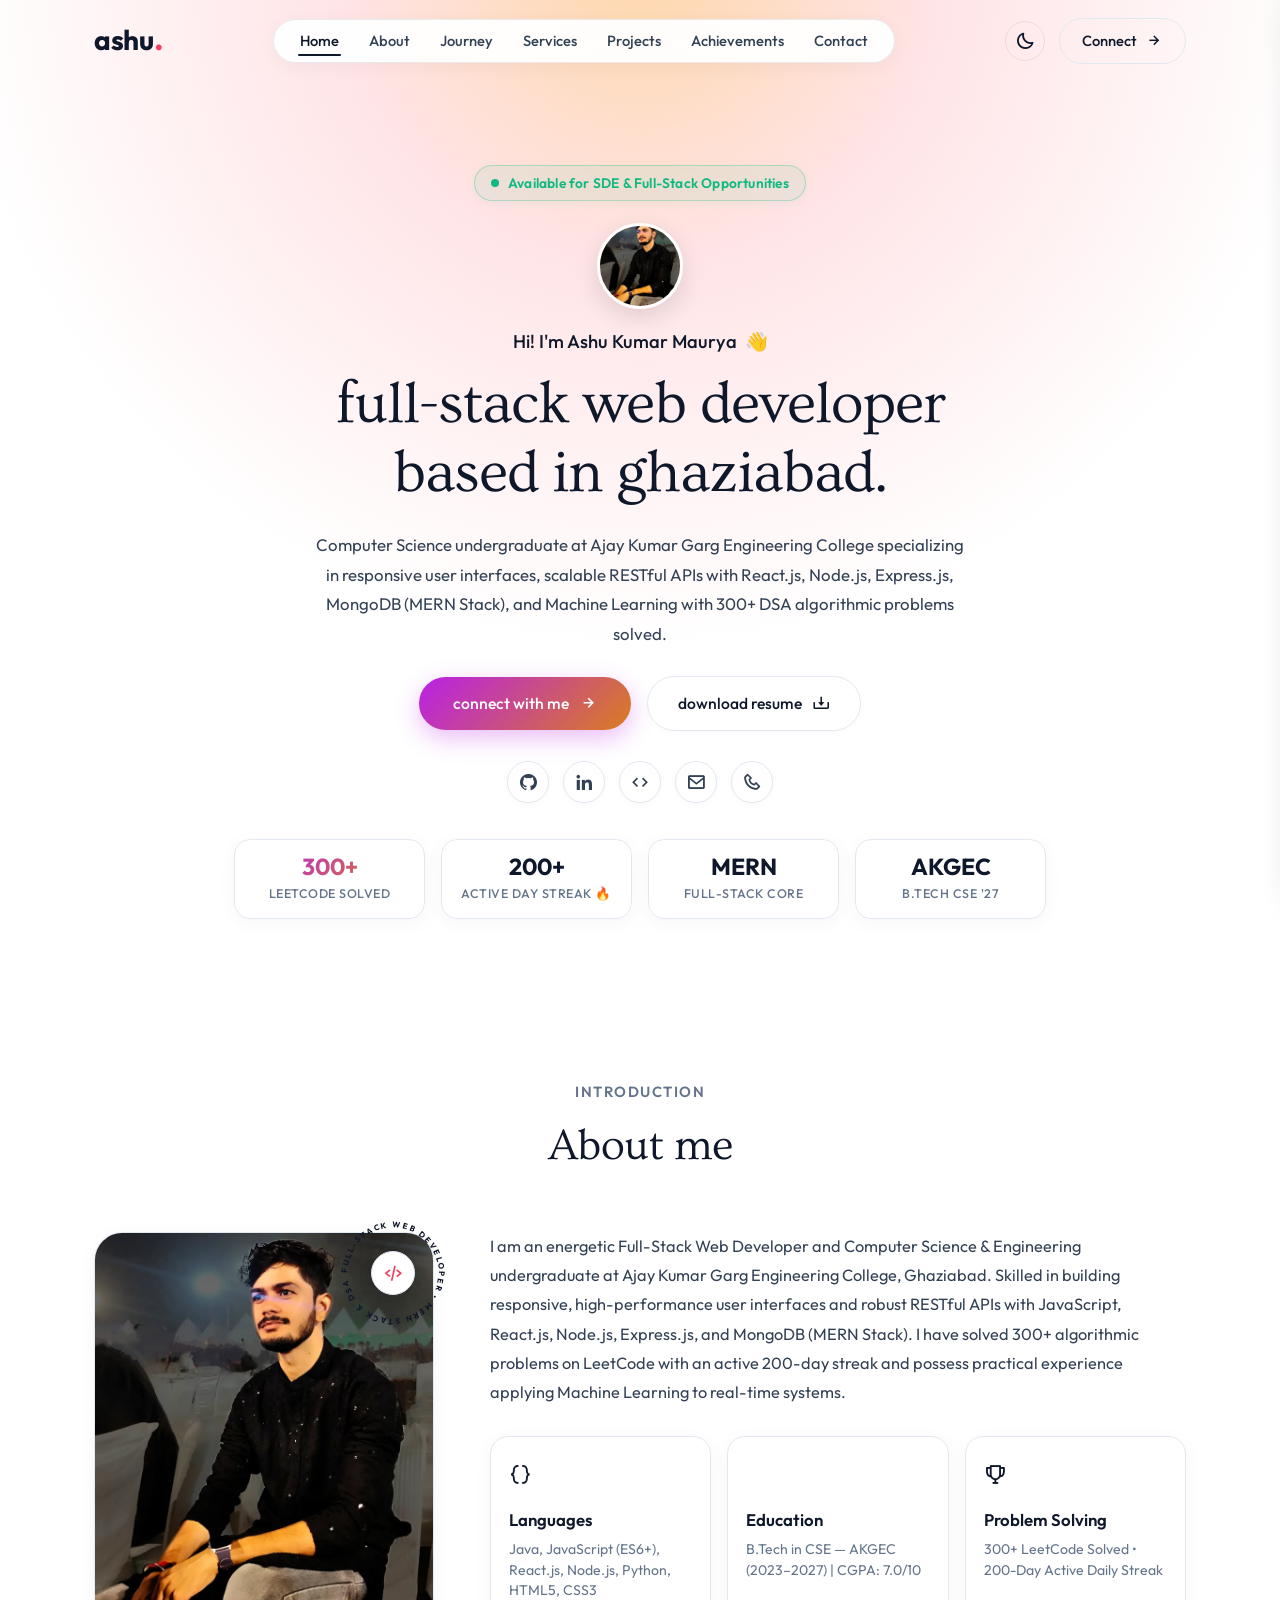
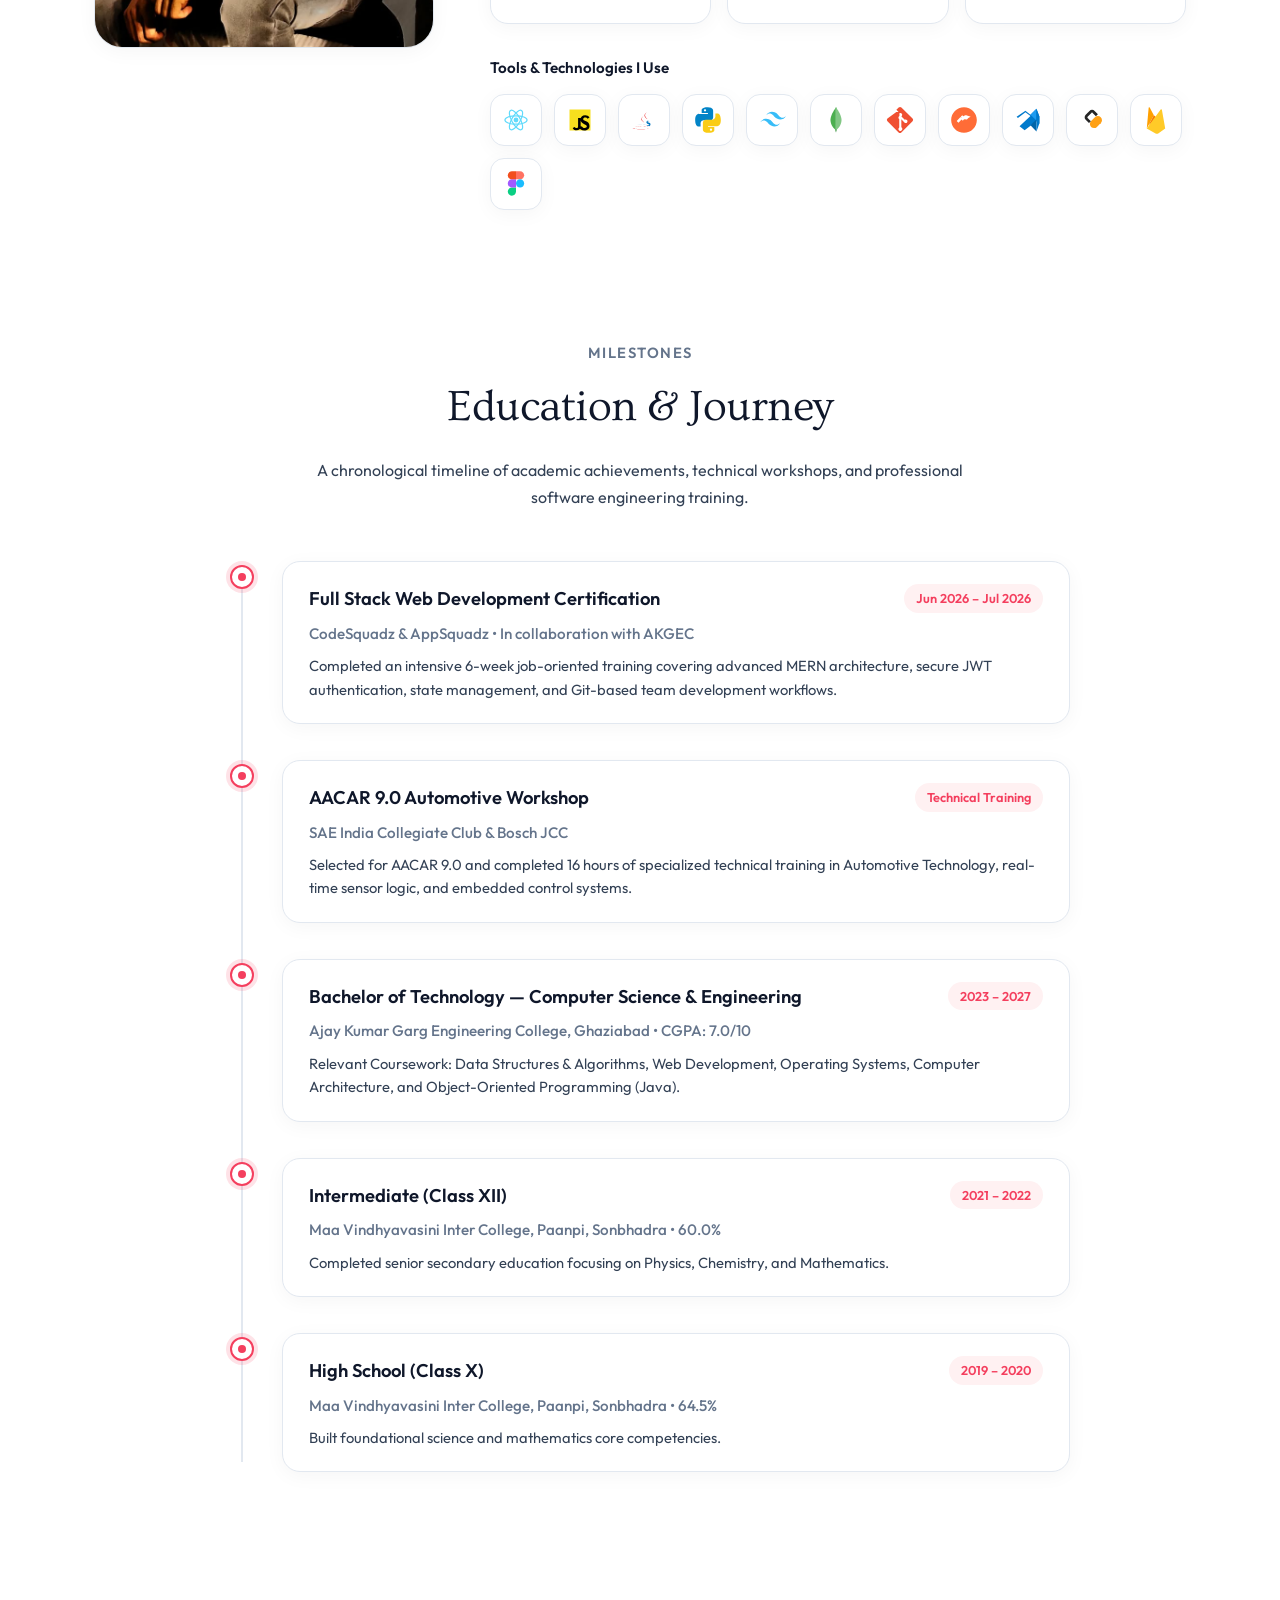
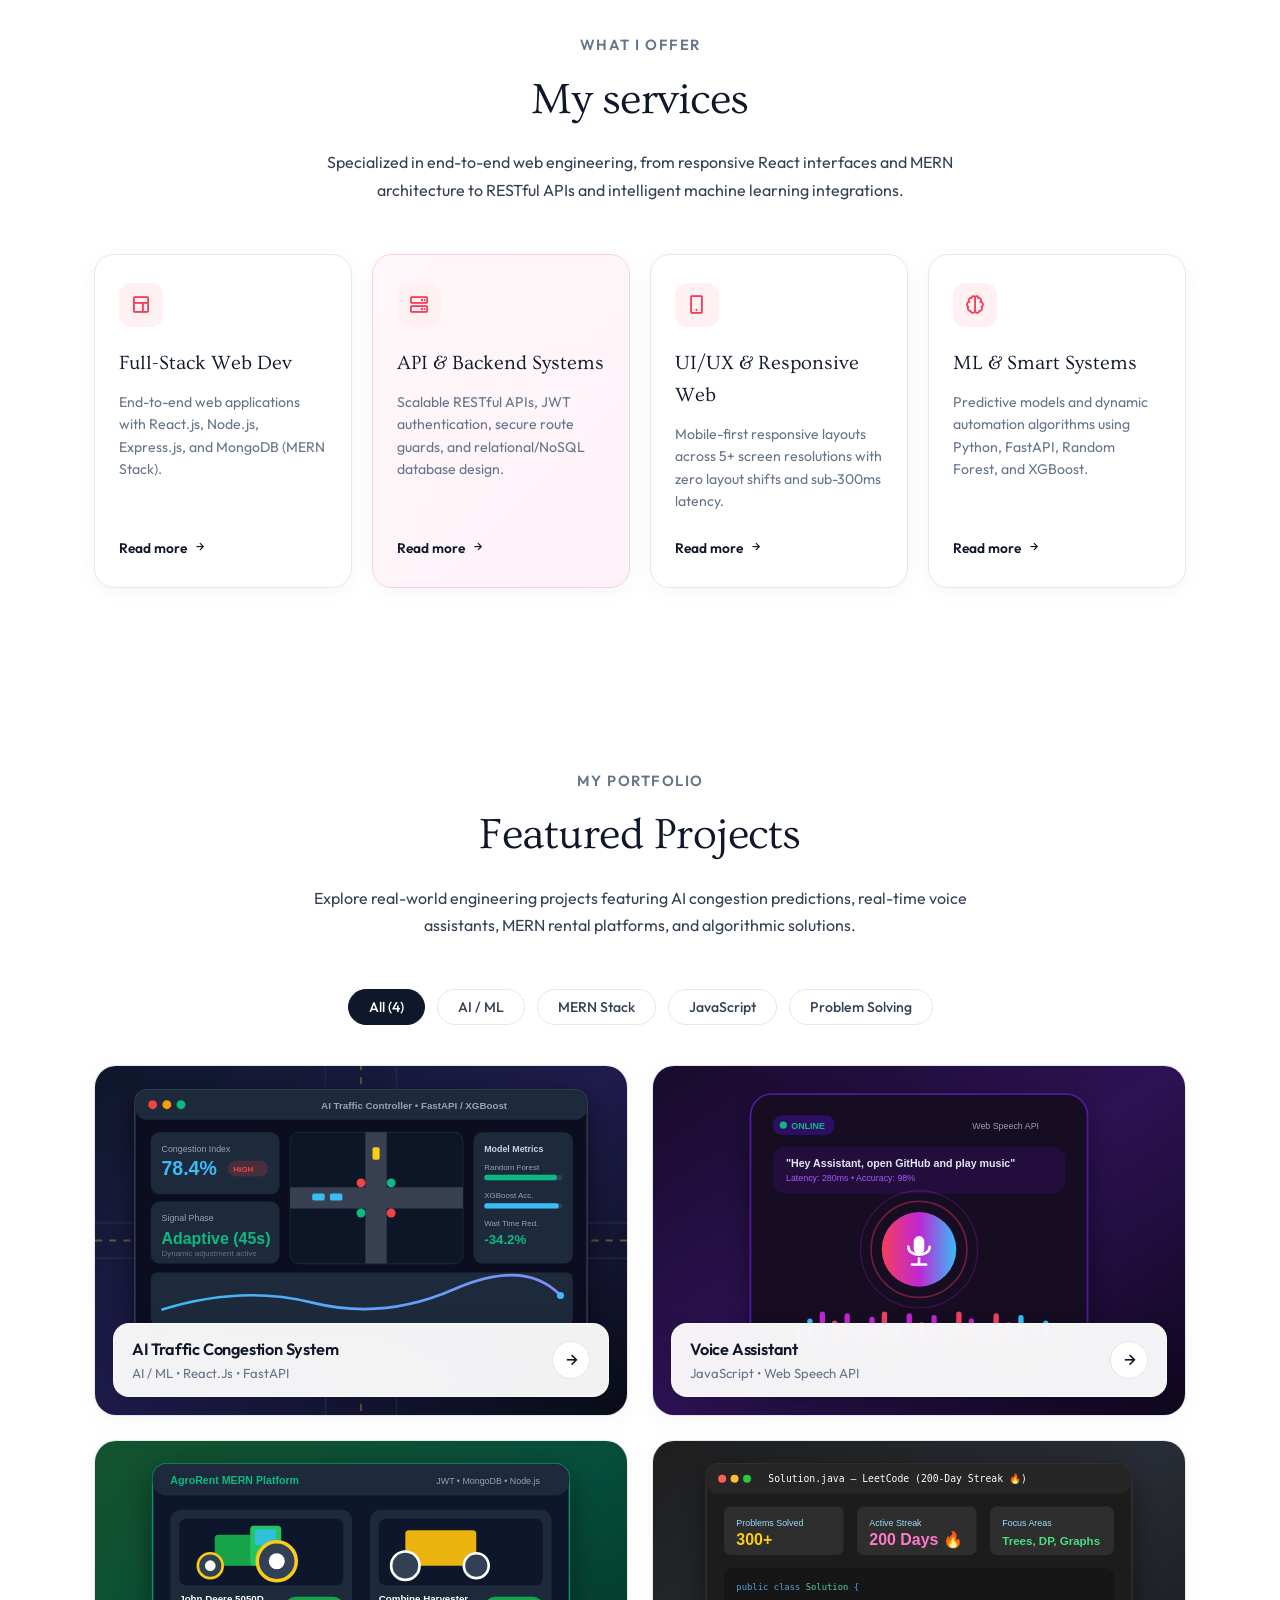
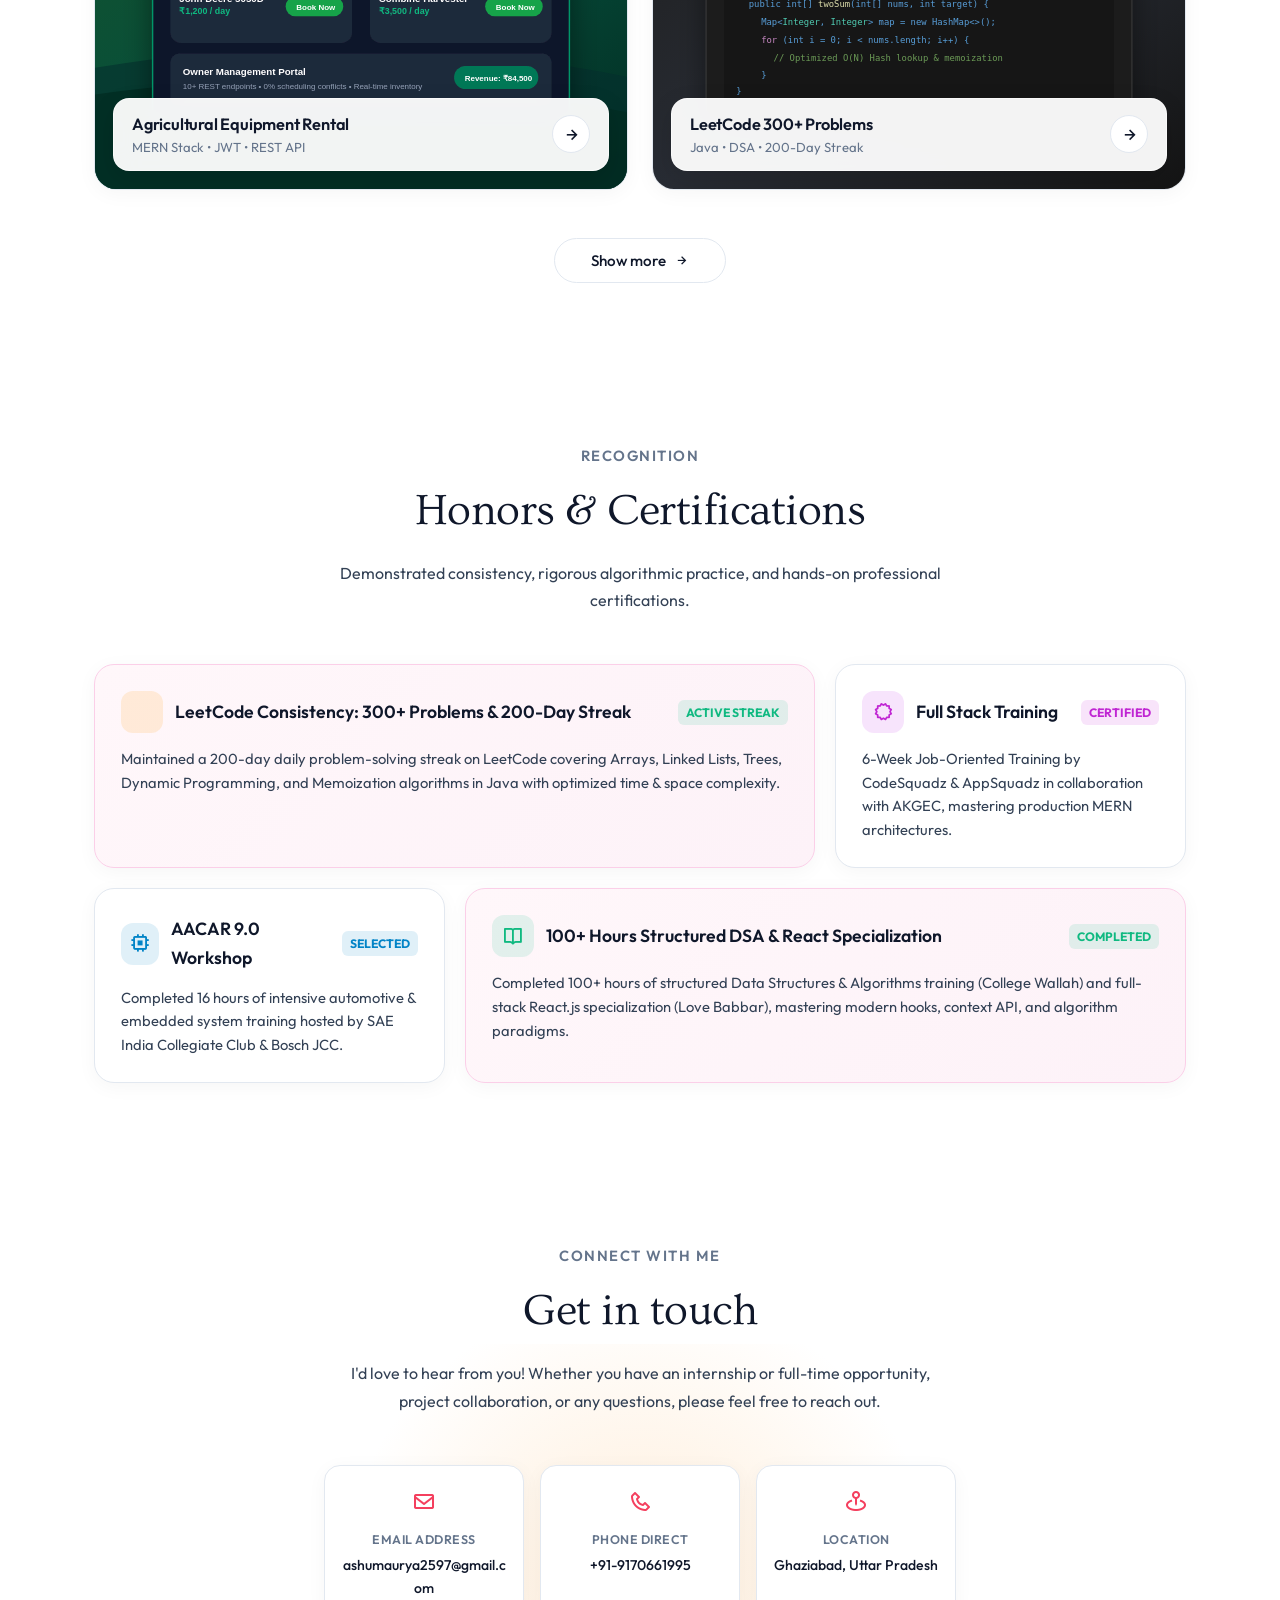
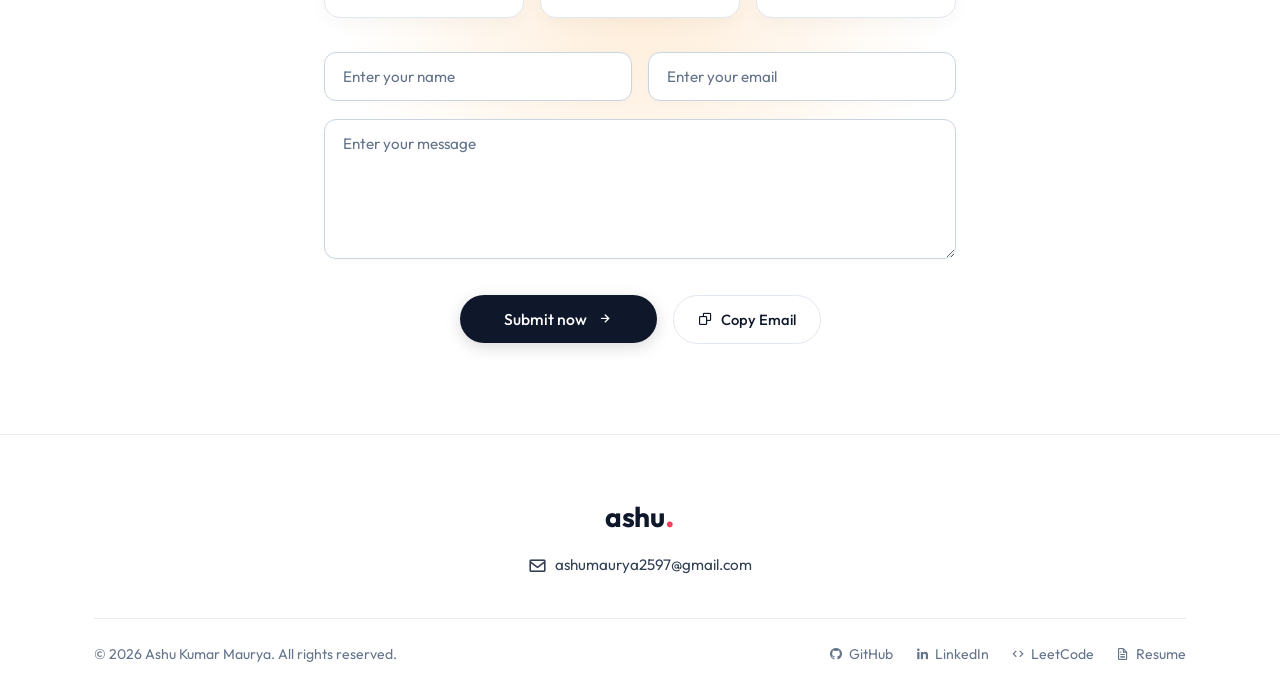
==== commit 78a43407: "Make More Profectional" ====
--- a/Portfolio.html
+++ b/Portfolio.html
@@ -3,14 +3,14 @@
 <head>
   <meta charset="UTF-8">
   <meta name="viewport" content="width=device-width, initial-scale=1.0">
-  <title>Ashu Kumar Maurya — Full-Stack Web Developer Portfolio</title>
-  <meta name="description" content="Portfolio of Ashu Kumar Maurya, a Full-Stack Web Developer based in Ghaziabad, UP specializing in React.js, Node.js, Express, MongoDB (MERN Stack), and Machine Learning with 300+ DSA algorithmic problems solved.">
+  <title>Ashu Kumar Maurya — Full-Stack Web Developer &amp; Problem Solver</title>
+  <meta name="description" content="Professional portfolio of Ashu Kumar Maurya, Full-Stack Web Developer and Computer Science undergraduate specializing in React.js, Node.js, Express.js, MongoDB (MERN Stack), and Machine Learning with 300+ DSA algorithmic problems solved.">
   <meta name="author" content="Ashu Kumar Maurya">
   
   <!-- Favicon -->
   <link rel="icon" type="image/jpeg" href="ashuicon.jpg">
 
-  <!-- Google Fonts: Ovo (Serif) & Outfit (Modern Sans) -->
+  <!-- Google Fonts: Ovo (Serif) & Outfit (Modern Sans) & JetBrains Mono -->
   <link rel="preconnect" href="https://fonts.googleapis.com">
   <link rel="preconnect" href="https://fonts.gstatic.com" crossorigin>
   <link href="https://fonts.googleapis.com/css2?family=Outfit:wght@300;400;500;600;700;800&family=Ovo&family=Playfair+Display:ital,wght@0,400;0,600;1,400&family=JetBrains+Mono:wght@400;500;600&display=swap" rel="stylesheet">
@@ -22,6 +22,9 @@
   <link rel="stylesheet" href="portfolio.css">
 </head>
 <body>
+  <!-- Scroll Progress Indicator -->
+  <div id="scroll-progress" aria-hidden="true"></div>
+
   <!-- Ambient Top Lighting Flare -->
   <div class="ambient-lighting" aria-hidden="true"></div>
 
@@ -37,9 +40,11 @@
       <nav class="nav-menu-wrapper" aria-label="Main Navigation">
         <ul class="nav-menu">
           <li><a href="#home" class="nav-link active">Home</a></li>
-          <li><a href="#about" class="nav-link">About me</a></li>
+          <li><a href="#about" class="nav-link">About</a></li>
+          <li><a href="#timeline" class="nav-link">Journey</a></li>
           <li><a href="#services" class="nav-link">Services</a></li>
-          <li><a href="#work" class="nav-link">My work</a></li>
+          <li><a href="#work" class="nav-link">Projects</a></li>
+          <li><a href="#achievements" class="nav-link">Achievements</a></li>
           <li><a href="#contact" class="nav-link">Contact</a></li>
         </ul>
       </nav>
@@ -77,8 +82,10 @@
     <ul class="mobile-nav-links">
       <li><a href="#home" class="mobile-nav-link">Home</a></li>
       <li><a href="#about" class="mobile-nav-link">About me</a></li>
+      <li><a href="#timeline" class="mobile-nav-link">Journey &amp; Education</a></li>
       <li><a href="#services" class="mobile-nav-link">Services</a></li>
-      <li><a href="#work" class="mobile-nav-link">My work</a></li>
+      <li><a href="#work" class="mobile-nav-link">Featured Projects</a></li>
+      <li><a href="#achievements" class="mobile-nav-link">Achievements</a></li>
       <li><a href="#contact" class="mobile-nav-link">Contact</a></li>
     </ul>
     <div style="margin-top: auto; padding-top: 24px; border-top: 1px solid var(--border-card);">
@@ -91,10 +98,16 @@
   <!-- Main Content Area -->
   <main>
     <!-- ======================================================================
-         1. Hero Section
+         1. Hero Section (Elevated Executive First Impression)
          ====================================================================== -->
     <section id="home" class="hero-section">
       <div class="container hero-content">
+        <!-- Live Status Pill -->
+        <div class="hero-status-badge">
+          <span class="status-dot"></span>
+          <span>Available for SDE &amp; Full-Stack Opportunities</span>
+        </div>
+
         <!-- Profile Avatar Badge -->
         <div class="hero-avatar-wrapper">
           <img 
@@ -118,7 +131,7 @@
 
         <!-- Subtitle from Resume Summary -->
         <p class="hero-description">
-          Full-Stack Web Developer and Computer Science undergraduate specializing in building responsive interfaces and secure RESTful APIs with React.js, Node.js, Express.js, MongoDB (MERN Stack), and Machine Learning with 300+ DSA algorithmic problems solved.
+          Computer Science undergraduate at Ajay Kumar Garg Engineering College specializing in responsive user interfaces, scalable RESTful APIs with React.js, Node.js, Express.js, MongoDB (MERN Stack), and Machine Learning with 300+ DSA algorithmic problems solved.
         </p>
 
         <!-- CTA Action Buttons -->
@@ -128,9 +141,48 @@
             <i class='bx bx-right-arrow-alt'></i>
           </a>
           <a href="Ashu_Resume.pdf" target="_blank" rel="noopener noreferrer" class="btn-secondary-outline">
-            <span>my resume</span>
+            <span>download resume</span>
             <i class='bx bx-download'></i>
           </a>
+        </div>
+
+        <!-- Hero Quick Socials Ribbon -->
+        <div class="hero-socials">
+          <a href="https://github.com/AshuMaurya1" target="_blank" rel="noopener noreferrer" class="hero-social-link" title="GitHub">
+            <i class='bx bxl-github'></i>
+          </a>
+          <a href="https://linkedin.com" target="_blank" rel="noopener noreferrer" class="hero-social-link" title="LinkedIn">
+            <i class='bx bxl-linkedin'></i>
+          </a>
+          <a href="https://leetcode.com" target="_blank" rel="noopener noreferrer" class="hero-social-link" title="LeetCode Profile">
+            <i class='bx bx-code'></i>
+          </a>
+          <a href="mailto:ashumaurya2597@gmail.com" class="hero-social-link" title="Email Direct">
+            <i class='bx bx-envelope'></i>
+          </a>
+          <a href="tel:+919170661995" class="hero-social-link" title="Call Direct">
+            <i class='bx bx-phone'></i>
+          </a>
+        </div>
+
+        <!-- Hero Key Metrics Bento Strip -->
+        <div class="hero-metrics-strip">
+          <div class="metric-pill">
+            <div class="metric-number gradient">300+</div>
+            <div class="metric-label">LeetCode Solved</div>
+          </div>
+          <div class="metric-pill">
+            <div class="metric-number">200+</div>
+            <div class="metric-label">Active Day Streak 🔥</div>
+          </div>
+          <div class="metric-pill">
+            <div class="metric-number">MERN</div>
+            <div class="metric-label">Full-Stack Core</div>
+          </div>
+          <div class="metric-pill">
+            <div class="metric-number">AKGEC</div>
+            <div class="metric-label">B.Tech CSE '27</div>
+          </div>
         </div>
       </div>
     </section>
@@ -179,7 +231,7 @@
           <!-- Right Column: Bio Paragraph, 3 Info Cards, Tools I Use -->
           <div class="about-details">
             <p class="about-bio-text">
-              I am an enthusiastic Full-Stack Web Developer and Computer Science &amp; Engineering undergraduate at Ajay Kumar Garg Engineering College, Ghaziabad. Skilled in building responsive, high-performance user interfaces and robust RESTful APIs with JavaScript, React.js, Node.js, Express.js, and MongoDB (MERN Stack). I have solved 300+ algorithmic problems on LeetCode with an active 200-day streak and possess practical experience applying Machine Learning to real-time systems.
+              I am an energetic Full-Stack Web Developer and Computer Science &amp; Engineering undergraduate at Ajay Kumar Garg Engineering College, Ghaziabad. Skilled in building responsive, high-performance user interfaces and robust RESTful APIs with JavaScript, React.js, Node.js, Express.js, and MongoDB (MERN Stack). I have solved 300+ algorithmic problems on LeetCode with an active 200-day streak and possess practical experience applying Machine Learning to real-time systems.
             </p>
 
             <!-- 3 Stat / Info Cards from Resume -->
@@ -190,7 +242,7 @@
                   <i class='bx bx-code-curly'></i>
                 </div>
                 <h3 class="stat-title">Languages</h3>
-                <p class="stat-desc">Java, JavaScript (ES6+), React.js, Node.js, Python, HTML/CSS</p>
+                <p class="stat-desc">Java, JavaScript (ES6+), React.js, Node.js, Python, HTML5, CSS3</p>
               </div>
 
               <!-- Card 2: Education -->
@@ -208,28 +260,43 @@
                   <i class='bx bx-trophy'></i>
                 </div>
                 <h3 class="stat-title">Problem Solving</h3>
-                <p class="stat-desc">300+ LeetCode Solved &bull; 200-Day Active Streak</p>
+                <p class="stat-desc">300+ LeetCode Solved &bull; 200-Day Active Daily Streak</p>
               </div>
             </div>
 
             <!-- Tools I Use -->
             <div class="tools-section">
-              <h4 class="tools-title">Tools I use</h4>
+              <h4 class="tools-title">Tools &amp; Technologies I Use</h4>
               <div class="tools-row">
+                <div class="tool-badge" data-tooltip="React.js">
+                  <img src="assets/react.svg" alt="React icon">
+                </div>
+                <div class="tool-badge" data-tooltip="JavaScript">
+                  <img src="assets/javascript.svg" alt="JavaScript icon">
+                </div>
+                <div class="tool-badge" data-tooltip="Java">
+                  <img src="assets/java.svg" alt="Java icon">
+                </div>
+                <div class="tool-badge" data-tooltip="Python">
+                  <img src="assets/python.svg" alt="Python icon">
+                </div>
+                <div class="tool-badge" data-tooltip="Tailwind CSS">
+                  <img src="assets/tailwind.svg" alt="Tailwind icon">
+                </div>
+                <div class="tool-badge" data-tooltip="MongoDB">
+                  <img src="assets/mongodb.svg" alt="MongoDB icon">
+                </div>
+                <div class="tool-badge" data-tooltip="Git &amp; GitHub">
+                  <img src="assets/git.svg" alt="Git icon">
+                </div>
+                <div class="tool-badge" data-tooltip="Postman">
+                  <img src="assets/postman.svg" alt="Postman icon">
+                </div>
                 <div class="tool-badge" data-tooltip="VS Code">
                   <img src="assets/vscode.svg" alt="VS Code icon">
                 </div>
-                <div class="tool-badge" data-tooltip="MongoDB">
-                  <img src="assets/mongodb.svg" alt="MongoDB icon">
-                </div>
-                <div class="tool-badge" data-tooltip="Git &amp; GitHub">
-                  <img src="assets/git.svg" alt="Git icon">
-                </div>
-                <div class="tool-badge" data-tooltip="Postman">
-                  <img src="assets/postman.svg" alt="Postman icon">
-                </div>
-                <div class="tool-badge" data-tooltip="Python">
-                  <img src="assets/python.svg" alt="Python icon">
+                <div class="tool-badge" data-tooltip="LeetCode">
+                  <img src="assets/leetcode.svg" alt="LeetCode icon">
                 </div>
                 <div class="tool-badge" data-tooltip="Firebase">
                   <img src="assets/firebase.svg" alt="Firebase icon">
@@ -245,7 +312,99 @@
     </section>
 
     <!-- ======================================================================
-         3. Services Showcase Section
+         3. Education & Career Journey Timeline (Professional Section)
+         ====================================================================== -->
+    <section id="timeline" class="timeline-section">
+      <div class="container">
+        <div class="section-header">
+          <span class="section-eyebrow">Milestones</span>
+          <h2 class="section-title">Education &amp; Journey</h2>
+          <p class="section-subtitle">
+            A chronological timeline of academic achievements, technical workshops, and professional software engineering training.
+          </p>
+        </div>
+
+        <div class="timeline-container">
+          <!-- Timeline Item 1 -->
+          <div class="timeline-item">
+            <div class="timeline-marker"><div class="timeline-marker-inner"></div></div>
+            <div class="timeline-card">
+              <div class="timeline-header">
+                <h3 class="timeline-title">Full Stack Web Development Certification</h3>
+                <span class="timeline-date-badge">Jun 2026 &ndash; Jul 2026</span>
+              </div>
+              <p class="timeline-institution">CodeSquadz &amp; AppSquadz &bull; In collaboration with AKGEC</p>
+              <p class="timeline-desc">
+                Completed an intensive 6-week job-oriented training covering advanced MERN architecture, secure JWT authentication, state management, and Git-based team development workflows.
+              </p>
+            </div>
+          </div>
+
+          <!-- Timeline Item 2 -->
+          <div class="timeline-item">
+            <div class="timeline-marker"><div class="timeline-marker-inner"></div></div>
+            <div class="timeline-card">
+              <div class="timeline-header">
+                <h3 class="timeline-title">AACAR 9.0 Automotive Workshop</h3>
+                <span class="timeline-date-badge">Technical Training</span>
+              </div>
+              <p class="timeline-institution">SAE India Collegiate Club &amp; Bosch JCC</p>
+              <p class="timeline-desc">
+                Selected for AACAR 9.0 and completed 16 hours of specialized technical training in Automotive Technology, real-time sensor logic, and embedded control systems.
+              </p>
+            </div>
+          </div>
+
+          <!-- Timeline Item 3 -->
+          <div class="timeline-item">
+            <div class="timeline-marker"><div class="timeline-marker-inner"></div></div>
+            <div class="timeline-card">
+              <div class="timeline-header">
+                <h3 class="timeline-title">Bachelor of Technology &mdash; Computer Science &amp; Engineering</h3>
+                <span class="timeline-date-badge">2023 &ndash; 2027</span>
+              </div>
+              <p class="timeline-institution">Ajay Kumar Garg Engineering College, Ghaziabad &bull; CGPA: 7.0/10</p>
+              <p class="timeline-desc">
+                Relevant Coursework: Data Structures &amp; Algorithms, Web Development, Operating Systems, Computer Architecture, and Object-Oriented Programming (Java).
+              </p>
+            </div>
+          </div>
+
+          <!-- Timeline Item 4 -->
+          <div class="timeline-item">
+            <div class="timeline-marker"><div class="timeline-marker-inner"></div></div>
+            <div class="timeline-card">
+              <div class="timeline-header">
+                <h3 class="timeline-title">Intermediate (Class XII)</h3>
+                <span class="timeline-date-badge">2021 &ndash; 2022</span>
+              </div>
+              <p class="timeline-institution">Maa Vindhyavasini Inter College, Paanpi, Sonbhadra &bull; 60.0%</p>
+              <p class="timeline-desc">
+                Completed senior secondary education focusing on Physics, Chemistry, and Mathematics.
+              </p>
+            </div>
+          </div>
+
+          <!-- Timeline Item 5 -->
+          <div class="timeline-item">
+            <div class="timeline-marker"><div class="timeline-marker-inner"></div></div>
+            <div class="timeline-card">
+              <div class="timeline-header">
+                <h3 class="timeline-title">High School (Class X)</h3>
+                <span class="timeline-date-badge">2019 &ndash; 2020</span>
+              </div>
+              <p class="timeline-institution">Maa Vindhyavasini Inter College, Paanpi, Sonbhadra &bull; 64.5%</p>
+              <p class="timeline-desc">
+                Built foundational science and mathematics core competencies.
+              </p>
+            </div>
+          </div>
+        </div>
+      </div>
+    </section>
+
+    <!-- ======================================================================
+         4. Services Showcase Section
          ====================================================================== -->
     <section id="services" class="services-section">
       <div class="container">
@@ -324,14 +483,14 @@
     </section>
 
     <!-- ======================================================================
-         4. Work / Portfolio Showcase Section (Resume Projects)
+         5. Work / Portfolio Showcase Section (Resume Projects)
          ====================================================================== -->
     <section id="work" class="work-section">
       <div class="container">
         <!-- Section Header -->
         <div class="section-header">
           <span class="section-eyebrow">My portfolio</span>
-          <h2 class="section-title">My latest work</h2>
+          <h2 class="section-title">Featured Projects</h2>
           <p class="section-subtitle">
             Explore real-world engineering projects featuring AI congestion predictions, real-time voice assistants, MERN rental platforms, and algorithmic solutions.
           </p>
@@ -339,7 +498,7 @@
 
         <!-- Category Filter Tabs -->
         <div class="filter-tabs">
-          <button class="filter-btn active" data-filter="all">All</button>
+          <button class="filter-btn active" data-filter="all">All (4)</button>
           <button class="filter-btn" data-filter="ai-ml">AI / ML</button>
           <button class="filter-btn" data-filter="mern-stack">MERN Stack</button>
           <button class="filter-btn" data-filter="javascript">JavaScript</button>
@@ -474,7 +633,80 @@
     </section>
 
     <!-- ======================================================================
-         5. Contact Section ("Get in touch")
+         6. Honors & Achievements Bento Grid (New Executive Section)
+         ====================================================================== -->
+    <section id="achievements" class="bento-section">
+      <div class="container">
+        <div class="section-header">
+          <span class="section-eyebrow">Recognition</span>
+          <h2 class="section-title">Honors &amp; Certifications</h2>
+          <p class="section-subtitle">
+            Demonstrated consistency, rigorous algorithmic practice, and hands-on professional certifications.
+          </p>
+        </div>
+
+        <div class="bento-grid">
+          <!-- Bento Card 1 (Highlight - LeetCode) -->
+          <div class="bento-card highlight">
+            <div class="bento-header">
+              <div class="bento-icon" style="background: rgba(255, 161, 22, 0.15); color: #ffa116;">
+                <i class='bx bx-fire'></i>
+              </div>
+              <h3 class="bento-title">LeetCode Consistency: 300+ Problems &amp; 200-Day Streak</h3>
+              <span class="bento-badge">Active Streak</span>
+            </div>
+            <p class="bento-body">
+              Maintained a 200-day daily problem-solving streak on LeetCode covering Arrays, Linked Lists, Trees, Dynamic Programming, and Memoization algorithms in Java with optimized time &amp; space complexity.
+            </p>
+          </div>
+
+          <!-- Bento Card 2: CodeSquadz Full Stack -->
+          <div class="bento-card">
+            <div class="bento-header">
+              <div class="bento-icon" style="background: rgba(184, 32, 230, 0.12); color: #c026d3;">
+                <i class='bx bx-certification'></i>
+              </div>
+              <h3 class="bento-title">Full Stack Training</h3>
+              <span class="bento-badge" style="background: rgba(192, 38, 211, 0.12); color: #c026d3;">Certified</span>
+            </div>
+            <p class="bento-body">
+              6-Week Job-Oriented Training by CodeSquadz &amp; AppSquadz in collaboration with AKGEC, mastering production MERN architectures.
+            </p>
+          </div>
+
+          <!-- Bento Card 3: AACAR 9.0 -->
+          <div class="bento-card">
+            <div class="bento-header">
+              <div class="bento-icon" style="background: rgba(2, 132, 199, 0.12); color: #0284c7;">
+                <i class='bx bx-chip'></i>
+              </div>
+              <h3 class="bento-title">AACAR 9.0 Workshop</h3>
+              <span class="bento-badge" style="background: rgba(2, 132, 199, 0.12); color: #0284c7;">Selected</span>
+            </div>
+            <p class="bento-body">
+              Completed 16 hours of intensive automotive &amp; embedded system training hosted by SAE India Collegiate Club &amp; Bosch JCC.
+            </p>
+          </div>
+
+          <!-- Bento Card 4: Technical Coursework (Highlight) -->
+          <div class="bento-card highlight">
+            <div class="bento-header">
+              <div class="bento-icon" style="background: rgba(16, 185, 129, 0.12); color: #10b981;">
+                <i class='bx bx-book-open'></i>
+              </div>
+              <h3 class="bento-title">100+ Hours Structured DSA &amp; React Specialization</h3>
+              <span class="bento-badge">Completed</span>
+            </div>
+            <p class="bento-body">
+              Completed 100+ hours of structured Data Structures &amp; Algorithms training (College Wallah) and full-stack React.js specialization (Love Babbar), mastering modern hooks, context API, and algorithm paradigms.
+            </p>
+          </div>
+        </div>
+      </div>
+    </section>
+
+    <!-- ======================================================================
+         7. Contact Section ("Get in touch")
          ====================================================================== -->
     <section id="contact" class="contact-section">
       <!-- Subtle warm ambient lighting glow -->
@@ -490,19 +722,22 @@
           </p>
         </div>
 
-        <!-- Contact Quick Info Bar -->
-        <div style="display: flex; justify-content: center; gap: 24px; flex-wrap: wrap; margin-bottom: 30px; font-size: 0.92rem; color: var(--text-secondary);">
-          <div style="display: flex; align-items: center; gap: 6px;">
-            <i class='bx bx-envelope' style="color: var(--accent-pink); font-size: 1.15rem;"></i>
-            <a href="mailto:ashumaurya2597@gmail.com" style="color: inherit;">ashumaurya2597@gmail.com</a>
-          </div>
-          <div style="display: flex; align-items: center; gap: 6px;">
-            <i class='bx bx-phone' style="color: var(--accent-pink); font-size: 1.15rem;"></i>
-            <a href="tel:+919170661995" style="color: inherit;">+91-9170661995</a>
-          </div>
-          <div style="display: flex; align-items: center; gap: 6px;">
-            <i class='bx bx-map-pin' style="color: var(--accent-pink); font-size: 1.15rem;"></i>
-            <span>Ghaziabad, Uttar Pradesh</span>
+        <!-- 3 Quick Contact Cards -->
+        <div class="contact-quick-cards">
+          <div class="contact-quick-card">
+            <div class="contact-quick-icon"><i class='bx bx-envelope'></i></div>
+            <div class="contact-quick-label">Email Address</div>
+            <div class="contact-quick-val">ashumaurya2597@gmail.com</div>
+          </div>
+          <div class="contact-quick-card">
+            <div class="contact-quick-icon"><i class='bx bx-phone'></i></div>
+            <div class="contact-quick-label">Phone Direct</div>
+            <div class="contact-quick-val">+91-9170661995</div>
+          </div>
+          <div class="contact-quick-card">
+            <div class="contact-quick-icon"><i class='bx bx-map-pin'></i></div>
+            <div class="contact-quick-label">Location</div>
+            <div class="contact-quick-val">Ghaziabad, Uttar Pradesh</div>
           </div>
         </div>
 
@@ -524,6 +759,10 @@
               <span>Submit now</span>
               <i class='bx bx-right-arrow-alt'></i>
             </button>
+            <button type="button" id="copy-email-btn" class="btn-copy-email">
+              <i class='bx bx-copy'></i>
+              <span>Copy Email</span>
+            </button>
           </div>
         </form>
       </div>
@@ -531,7 +770,7 @@
   </main>
 
   <!-- ======================================================================
-       6. Footer
+       8. Footer
        ====================================================================== -->
   <footer>
     <div class="container">
--- a/portfolio.css
+++ b/portfolio.css
@@ -1,99 +1,108 @@
 /* ==========================================================================
-   ELIANA JADE / PREBUILTUI PORTFOLIO DESIGN SYSTEM
-   Modern, Ultra-clean, Responsive Portfolio with Light & Dark Themes
+   ASHU KUMAR MAURYA — EXECUTIVE SOFTWARE ENGINEER PORTFOLIO DESIGN SYSTEM
+   Modern, Ultra-clean, High-Performance, Award-Winning Aesthetic
+   Light & Dark Theme with Smooth Transitions, Micro-Interactions & Bento Grids
    ========================================================================== */
 
 :root {
-  /* Fonts */
+  /* Typography */
   --font-serif: 'Ovo', 'Playfair Display', Georgia, serif;
   --font-sans: 'Outfit', 'Inter', -apple-system, BlinkMacSystemFont, 'Segoe UI', Roboto, sans-serif;
-
-  /* Light Theme (Default) */
+  --font-mono: 'JetBrains Mono', monospace;
+
+  /* Light Theme (Clean Minimal Luxury) */
   --bg-primary: #ffffff;
-  --bg-secondary: #fcfbf9;
+  --bg-secondary: #faf9f6;
   --bg-card: #ffffff;
-  --bg-card-hover: #fafafa;
-  --bg-subtle: #f9fafb;
-  
-  --text-primary: #111827;
-  --text-secondary: #4b5563;
-  --text-muted: #6b7280;
-  
+  --bg-card-hover: #fdfdfd;
+  --bg-subtle: #f8fafc;
+  --bg-glass: rgba(255, 255, 255, 0.85);
+
+  --text-primary: #0f172a;
+  --text-secondary: #334155;
+  --text-muted: #64748b;
+
   --border-light: rgba(0, 0, 0, 0.08);
-  --border-card: #e5e7eb;
-  --border-input: #d1d5db;
-  
-  --nav-bg: rgba(255, 255, 255, 0.85);
+  --border-card: #e2e8f0;
+  --border-card-hover: #cbd5e1;
+  --border-input: #cbd5e1;
+
+  --nav-bg: rgba(255, 255, 255, 0.88);
   --nav-border: rgba(0, 0, 0, 0.08);
   --nav-pill-bg: rgba(255, 255, 255, 0.95);
-  --nav-pill-shadow: 0 4px 20px rgba(0, 0, 0, 0.05);
-
-  --accent-gradient: linear-gradient(90deg, #b820e6 0%, #da7d20 100%);
-  --accent-gradient-hover: linear-gradient(90deg, #a212cc 0%, #c46812 100%);
+  --nav-pill-shadow: 0 4px 20px rgba(0, 0, 0, 0.04);
+
+  /* Accents & Gradients */
+  --accent-gradient: linear-gradient(135deg, #b820e6 0%, #da7d20 100%);
+  --accent-gradient-hover: linear-gradient(135deg, #a212cc 0%, #c46812 100%);
   --accent-pink: #f43f5e;
   --accent-purple: #c026d3;
-
-  --featured-bg: #fdf2f8;
+  --accent-cyan: #0284c7;
+  --accent-emerald: #10b981;
+
+  --featured-bg: linear-gradient(135deg, #fff7fa 0%, #fdf2f8 100%);
   --featured-border: #fbcfe8;
 
   --icon-box-bg: #fff1f2;
   --icon-box-color: #f43f5e;
 
-  --ambient-glow: radial-gradient(circle at 50% -8%, #fee4dc 0%, #fff7f4 35%, #ffffff 70%);
-  --contact-glow: radial-gradient(circle at 50% 50%, rgba(253, 228, 220, 0.5) 0%, rgba(255, 255, 255, 0) 70%);
-
-  --btn-dark-bg: #111827;
+  --ambient-glow: radial-gradient(circle at 50% -5%, #fed7aa 0%, #ffe4e6 28%, #ffffff 65%);
+  --contact-glow: radial-gradient(circle at 50% 50%, rgba(254, 215, 170, 0.45) 0%, rgba(255, 255, 255, 0) 70%);
+
+  --btn-dark-bg: #0f172a;
   --btn-dark-text: #ffffff;
-  --btn-dark-hover: #000000;
+  --btn-dark-hover: #020617;
 
   --card-shadow: 0 4px 20px rgba(0, 0, 0, 0.04);
   --card-shadow-hover: 0 16px 36px rgba(0, 0, 0, 0.08);
 
   --badge-bg: #ffffff;
-  --badge-text: #1f2937;
-  --badge-border: #e5e7eb;
-}
-
-/* Dark Theme */
+  --badge-text: #0f172a;
+  --badge-border: #e2e8f0;
+}
+
+/* Dark Theme (Executive Plum & Deep Slate) */
 [data-theme="dark"] {
-  --bg-primary: #11001f;
-  --bg-secondary: #160228;
-  --bg-card: #1c0d33;
-  --bg-card-hover: #261145;
-  --bg-subtle: #190a30;
-
-  --text-primary: #ffffff;
+  --bg-primary: #0d0714;
+  --bg-secondary: #130a1e;
+  --bg-card: #180d26;
+  --bg-card-hover: #221237;
+  --bg-subtle: #150b22;
+  --bg-glass: rgba(24, 13, 38, 0.88);
+
+  --text-primary: #f8fafc;
   --text-secondary: #cbd5e1;
   --text-muted: #94a3b8;
 
   --border-light: rgba(255, 255, 255, 0.1);
   --border-card: rgba(255, 255, 255, 0.12);
-  --border-input: rgba(255, 255, 255, 0.2);
-
-  --nav-bg: rgba(17, 0, 31, 0.85);
+  --border-card-hover: rgba(255, 255, 255, 0.22);
+  --border-input: rgba(255, 255, 255, 0.18);
+
+  --nav-bg: rgba(13, 7, 20, 0.88);
   --nav-border: rgba(255, 255, 255, 0.12);
-  --nav-pill-bg: rgba(28, 13, 51, 0.9);
-  --nav-pill-shadow: 0 8px 32px rgba(0, 0, 0, 0.4);
-
-  --featured-bg: #2b0c45;
+  --nav-pill-bg: rgba(24, 13, 38, 0.92);
+  --nav-pill-shadow: 0 8px 32px rgba(0, 0, 0, 0.5);
+
+  --featured-bg: linear-gradient(135deg, #2d0f47 0%, #1e0936 100%);
   --featured-border: #a855f7;
 
   --icon-box-bg: rgba(244, 63, 94, 0.16);
   --icon-box-color: #fb7185;
 
-  --ambient-glow: radial-gradient(circle at 50% -8%, #4c0568 0%, #22023d 40%, #11001f 75%);
-  --contact-glow: radial-gradient(circle at 50% 50%, rgba(76, 5, 104, 0.4) 0%, rgba(17, 0, 31, 0) 70%);
+  --ambient-glow: radial-gradient(circle at 50% -5%, #4c0568 0%, #200438 40%, #0d0714 75%);
+  --contact-glow: radial-gradient(circle at 50% 50%, rgba(76, 5, 104, 0.45) 0%, rgba(13, 7, 20, 0) 70%);
 
   --btn-dark-bg: #ffffff;
-  --btn-dark-text: #11001f;
+  --btn-dark-text: #0d0714;
   --btn-dark-hover: #f1f5f9;
 
-  --card-shadow: 0 8px 30px rgba(0, 0, 0, 0.35);
-  --card-shadow-hover: 0 20px 45px rgba(0, 0, 0, 0.55);
-
-  --badge-bg: #1c0d33;
+  --card-shadow: 0 8px 30px rgba(0, 0, 0, 0.4);
+  --card-shadow-hover: 0 20px 48px rgba(0, 0, 0, 0.65);
+
+  --badge-bg: #180d26;
   --badge-text: #ffffff;
-  --badge-border: rgba(255, 255, 255, 0.15);
+  --badge-border: rgba(255, 255, 255, 0.16);
 }
 
 /* ==========================================================================
@@ -123,13 +132,25 @@
   transition: background-color 0.35s ease, color 0.35s ease;
 }
 
-/* Background Top Ambient Lighting */
+/* Scroll Progress Bar at very top */
+#scroll-progress {
+  position: fixed;
+  top: 0;
+  left: 0;
+  height: 3px;
+  background: var(--accent-gradient);
+  width: 0%;
+  z-index: 9999;
+  transition: width 0.1s ease-out;
+}
+
+/* Background Top Ambient Lighting Flare */
 .ambient-lighting {
   position: absolute;
   top: 0;
   left: 0;
   right: 0;
-  height: 750px;
+  height: 800px;
   background: var(--ambient-glow);
   pointer-events: none;
   z-index: 0;
@@ -170,10 +191,11 @@
 
 .section-eyebrow {
   display: inline-block;
-  font-size: 0.95rem;
-  font-weight: 500;
+  font-size: 0.92rem;
+  font-weight: 600;
+  text-transform: uppercase;
   color: var(--text-muted);
-  letter-spacing: 0.5px;
+  letter-spacing: 1.5px;
   margin-bottom: 8px;
 }
 
@@ -187,11 +209,11 @@
 }
 
 .section-subtitle {
-  max-width: 650px;
+  max-width: 680px;
   margin: 0 auto;
-  font-size: 0.98rem;
+  font-size: 1rem;
   color: var(--text-secondary);
-  line-height: 1.65;
+  line-height: 1.7;
 }
 
 /* ==========================================================================
@@ -258,7 +280,7 @@
   box-shadow: var(--nav-pill-shadow);
   backdrop-filter: blur(10px);
   -webkit-backdrop-filter: blur(10px);
-  gap: 28px;
+  gap: 26px;
 }
 
 .nav-menu li a {
@@ -290,7 +312,7 @@
 .nav-actions {
   display: flex;
   align-items: center;
-  gap: 16px;
+  gap: 14px;
 }
 
 /* Theme Toggle Button */
@@ -304,7 +326,7 @@
   display: flex;
   align-items: center;
   justify-content: center;
-  font-size: 1.2rem;
+  font-size: 1.25rem;
   cursor: pointer;
   transition: all 0.25s ease;
 }
@@ -430,11 +452,11 @@
 
 /* ==========================================================================
    Hero Section
-   ========================================================================= */
+   ========================================================================== */
 
 .hero-section {
-  padding-top: 170px;
-  padding-bottom: 100px;
+  padding-top: 165px;
+  padding-bottom: 70px;
   text-align: center;
   position: relative;
   z-index: 1;
@@ -444,24 +466,61 @@
   display: flex;
   flex-direction: column;
   align-items: center;
-  max-width: 840px;
+  max-width: 860px;
   margin: 0 auto;
 }
 
-/* Circular Avatar */
+/* Status Availability Pill */
+.hero-status-badge {
+  display: inline-flex;
+  align-items: center;
+  gap: 9px;
+  padding: 6px 16px;
+  border-radius: 9999px;
+  background: rgba(16, 185, 129, 0.08);
+  border: 1px solid rgba(16, 185, 129, 0.28);
+  color: #10b981;
+  font-size: 0.86rem;
+  font-weight: 600;
+  letter-spacing: 0.2px;
+  margin-bottom: 22px;
+  box-shadow: 0 2px 10px rgba(16, 185, 129, 0.08);
+}
+
+.status-dot {
+  width: 8px;
+  height: 8px;
+  border-radius: 50%;
+  background: #10b981;
+  box-shadow: 0 0 0 0 rgba(16, 185, 129, 0.7);
+  animation: pulseDot 2s infinite;
+}
+
+@keyframes pulseDot {
+  0% { box-shadow: 0 0 0 0 rgba(16, 185, 129, 0.7); }
+  70% { box-shadow: 0 0 0 8px rgba(16, 185, 129, 0); }
+  100% { box-shadow: 0 0 0 0 rgba(16, 185, 129, 0); }
+}
+
+/* Circular Avatar with Ring */
 .hero-avatar-wrapper {
   position: relative;
   margin-bottom: 18px;
 }
 
 .hero-avatar {
-  width: 80px;
-  height: 80px;
+  width: 86px;
+  height: 86px;
   border-radius: 50%;
   object-fit: cover;
   border: 3px solid #ffffff;
-  box-shadow: 0 6px 20px rgba(0, 0, 0, 0.1);
+  box-shadow: 0 8px 24px rgba(0, 0, 0, 0.12);
   transition: transform 0.3s ease;
+}
+
+[data-theme="dark"] .hero-avatar {
+  border-color: #180d26;
+  box-shadow: 0 8px 24px rgba(0, 0, 0, 0.5);
 }
 
 .hero-avatar-wrapper:hover .hero-avatar {
@@ -476,7 +535,7 @@
   font-size: 1.15rem;
   font-weight: 500;
   color: var(--text-primary);
-  margin-bottom: 16px;
+  margin-bottom: 14px;
 }
 
 .hero-greeting .wave-emoji {
@@ -486,17 +545,17 @@
 }
 
 @keyframes waveHand {
-  0% { transform: rotate( 0.0deg) }
-  10% { transform: rotate(14.0deg) }
-  20% { transform: rotate(-8.0deg) }
-  30% { transform: rotate(14.0deg) }
-  40% { transform: rotate(-4.0deg) }
-  50% { transform: rotate(10.0deg) }
-  60% { transform: rotate( 0.0deg) }
-  100% { transform: rotate( 0.0deg) }
-}
-
-/* Hero Big Title */
+  0% { transform: rotate(0deg); }
+  10% { transform: rotate(14deg); }
+  20% { transform: rotate(-8deg); }
+  30% { transform: rotate(14deg); }
+  40% { transform: rotate(-4deg); }
+  50% { transform: rotate(10deg); }
+  60% { transform: rotate(0deg); }
+  100% { transform: rotate(0deg); }
+}
+
+/* Hero Headline */
 .hero-title {
   font-family: var(--font-serif);
   font-size: 3.75rem;
@@ -511,9 +570,9 @@
 .hero-description {
   font-size: 1.05rem;
   color: var(--text-secondary);
-  line-height: 1.7;
-  max-width: 640px;
-  margin-bottom: 34px;
+  line-height: 1.75;
+  max-width: 660px;
+  margin-bottom: 28px;
 }
 
 /* Hero CTAs */
@@ -523,6 +582,7 @@
   justify-content: center;
   gap: 16px;
   flex-wrap: wrap;
+  margin-bottom: 30px;
 }
 
 /* Gradient Pill Button */
@@ -555,20 +615,21 @@
   transform: translateX(4px);
 }
 
-/* Outline Pill Button */
+/* Secondary Outline Pill */
 .btn-secondary-outline {
   display: inline-flex;
   align-items: center;
   gap: 10px;
-  padding: 14px 32px;
+  padding: 14px 30px;
   border-radius: 9999px;
-  background: transparent;
+  background: var(--bg-card);
   border: 1px solid var(--border-card);
   color: var(--text-primary);
   font-size: 0.98rem;
   font-weight: 500;
   cursor: pointer;
   transition: all 0.3s ease;
+  box-shadow: 0 2px 8px rgba(0, 0, 0, 0.02);
 }
 
 .btn-secondary-outline:hover {
@@ -581,12 +642,93 @@
   font-size: 1.15rem;
 }
 
+/* Hero Quick Socials Ribbon */
+.hero-socials {
+  display: flex;
+  align-items: center;
+  gap: 14px;
+  margin-bottom: 36px;
+}
+
+.hero-social-link {
+  width: 42px;
+  height: 42px;
+  border-radius: 50%;
+  background: var(--bg-card);
+  border: 1px solid var(--border-card);
+  color: var(--text-secondary);
+  display: flex;
+  align-items: center;
+  justify-content: center;
+  font-size: 1.25rem;
+  transition: all 0.25s ease;
+  box-shadow: 0 2px 6px rgba(0, 0, 0, 0.03);
+}
+
+.hero-social-link:hover {
+  color: var(--accent-pink);
+  border-color: var(--accent-pink);
+  transform: translateY(-3px);
+  box-shadow: 0 6px 16px rgba(244, 63, 94, 0.2);
+}
+
+/* Hero Key Metrics Strip (Bento Strip) */
+.hero-metrics-strip {
+  display: grid;
+  grid-template-columns: repeat(4, 1fr);
+  gap: 16px;
+  width: 100%;
+  max-width: 820px;
+  margin: 0 auto;
+}
+
+.metric-pill {
+  background: var(--bg-glass);
+  border: 1px solid var(--border-card);
+  border-radius: 16px;
+  padding: 14px 18px;
+  text-align: center;
+  backdrop-filter: blur(10px);
+  -webkit-backdrop-filter: blur(10px);
+  box-shadow: var(--card-shadow);
+  transition: all 0.25s ease;
+}
+
+.metric-pill:hover {
+  transform: translateY(-3px);
+  border-color: var(--accent-purple);
+  box-shadow: var(--card-shadow-hover);
+}
+
+.metric-number {
+  font-family: var(--font-sans);
+  font-size: 1.45rem;
+  font-weight: 700;
+  color: var(--text-primary);
+  line-height: 1.1;
+  margin-bottom: 4px;
+}
+
+.metric-number.gradient {
+  background: var(--accent-gradient);
+  -webkit-background-clip: text;
+  -webkit-text-fill-color: transparent;
+}
+
+.metric-label {
+  font-size: 0.78rem;
+  font-weight: 500;
+  color: var(--text-muted);
+  text-transform: uppercase;
+  letter-spacing: 0.5px;
+}
+
 /* ==========================================================================
    About Me Section
    ========================================================================== */
 
 .about-section {
-  padding: 90px 0;
+  padding: 90px 0 60px;
   position: relative;
 }
 
@@ -688,15 +830,15 @@
   font-size: 1.02rem;
   color: var(--text-secondary);
   line-height: 1.8;
-  margin-bottom: 32px;
-}
-
-/* 3 Stat Cards */
+  margin-bottom: 28px;
+}
+
+/* 3 Stat Cards from Resume */
 .about-cards-grid {
   display: grid;
   grid-template-columns: repeat(3, 1fr);
   gap: 16px;
-  margin-bottom: 36px;
+  margin-bottom: 32px;
 }
 
 .stat-card {
@@ -749,7 +891,7 @@
 .tools-row {
   display: flex;
   align-items: center;
-  gap: 14px;
+  gap: 12px;
   flex-wrap: wrap;
 }
 
@@ -797,6 +939,7 @@
   opacity: 0;
   pointer-events: none;
   transition: all 0.2s ease;
+  z-index: 20;
 }
 
 .tool-badge:hover::after {
@@ -805,7 +948,117 @@
 }
 
 /* ==========================================================================
-   My Services Section
+   Experience & Education Timeline Section
+   ========================================================================== */
+
+.timeline-section {
+  padding: 70px 0;
+  position: relative;
+}
+
+.timeline-container {
+  max-width: 860px;
+  margin: 0 auto;
+  position: relative;
+}
+
+.timeline-container::before {
+  content: '';
+  position: absolute;
+  top: 10px;
+  bottom: 10px;
+  left: 31px;
+  width: 2px;
+  background: var(--border-card);
+}
+
+.timeline-item {
+  position: relative;
+  padding-left: 72px;
+  margin-bottom: 36px;
+}
+
+.timeline-item:last-child {
+  margin-bottom: 0;
+}
+
+.timeline-marker {
+  position: absolute;
+  top: 4px;
+  left: 20px;
+  width: 24px;
+  height: 24px;
+  border-radius: 50%;
+  background: var(--bg-card);
+  border: 2px solid var(--accent-pink);
+  box-shadow: 0 0 0 4px rgba(244, 63, 94, 0.15);
+  display: flex;
+  align-items: center;
+  justify-content: center;
+  z-index: 2;
+}
+
+.timeline-marker-inner {
+  width: 8px;
+  height: 8px;
+  border-radius: 50%;
+  background: var(--accent-pink);
+}
+
+.timeline-card {
+  background: var(--bg-card);
+  border: 1px solid var(--border-card);
+  border-radius: 18px;
+  padding: 22px 26px;
+  box-shadow: var(--card-shadow);
+  transition: all 0.3s ease;
+}
+
+.timeline-card:hover {
+  transform: translateY(-3px);
+  box-shadow: var(--card-shadow-hover);
+  border-color: var(--accent-purple);
+}
+
+.timeline-header {
+  display: flex;
+  align-items: flex-start;
+  justify-content: space-between;
+  gap: 12px;
+  flex-wrap: wrap;
+  margin-bottom: 8px;
+}
+
+.timeline-title {
+  font-size: 1.15rem;
+  font-weight: 600;
+  color: var(--text-primary);
+}
+
+.timeline-date-badge {
+  font-size: 0.8rem;
+  font-weight: 600;
+  padding: 4px 12px;
+  border-radius: 9999px;
+  background: var(--icon-box-bg);
+  color: var(--accent-pink);
+}
+
+.timeline-institution {
+  font-size: 0.95rem;
+  color: var(--text-muted);
+  font-weight: 500;
+  margin-bottom: 8px;
+}
+
+.timeline-desc {
+  font-size: 0.92rem;
+  color: var(--text-secondary);
+  line-height: 1.6;
+}
+
+/* ==========================================================================
+   Services Showcase Section
    ========================================================================== */
 
 .services-section {
@@ -836,7 +1089,6 @@
   box-shadow: var(--card-shadow-hover);
 }
 
-/* Highlighted / Featured Card Style (Mobile App) */
 .service-card.featured {
   background: var(--featured-bg);
   border-color: var(--featured-border);
@@ -900,7 +1152,7 @@
   position: relative;
 }
 
-/* Filter Pills */
+/* Filter Tabs */
 .filter-tabs {
   display: flex;
   align-items: center;
@@ -997,7 +1249,7 @@
 }
 
 [data-theme="dark"] .project-floating-bar {
-  background: rgba(28, 13, 51, 0.92);
+  background: rgba(24, 13, 38, 0.92);
   border-color: rgba(255, 255, 255, 0.12);
   box-shadow: 0 8px 24px rgba(0, 0, 0, 0.45);
 }
@@ -1010,7 +1262,7 @@
 .project-title {
   font-size: 1.02rem;
   font-weight: 600;
-  color: #111827;
+  color: #0f172a;
   letter-spacing: -0.2px;
 }
 
@@ -1020,7 +1272,7 @@
 
 .project-category {
   font-size: 0.82rem;
-  color: #6b7280;
+  color: #64748b;
   text-transform: capitalize;
 }
 
@@ -1032,9 +1284,9 @@
   width: 38px;
   height: 38px;
   border-radius: 50%;
-  border: 1px solid #e5e7eb;
+  border: 1px solid #e2e8f0;
   background: #ffffff;
-  color: #111827;
+  color: #0f172a;
   display: flex;
   align-items: center;
   justify-content: center;
@@ -1043,7 +1295,7 @@
 }
 
 [data-theme="dark"] .project-arrow-btn {
-  background: #1c0d33;
+  background: #180d26;
   border-color: rgba(255, 255, 255, 0.2);
   color: #ffffff;
 }
@@ -1087,6 +1339,87 @@
 
 .btn-show-more:hover i {
   transform: translateX(3px);
+}
+
+/* ==========================================================================
+   Honors & Certifications Bento Grid Section
+   ========================================================================== */
+
+.bento-section {
+  padding: 70px 0;
+  position: relative;
+}
+
+.bento-grid {
+  display: grid;
+  grid-template-columns: repeat(3, 1fr);
+  gap: 20px;
+}
+
+.bento-card {
+  background: var(--bg-card);
+  border: 1px solid var(--border-card);
+  border-radius: 20px;
+  padding: 26px;
+  box-shadow: var(--card-shadow);
+  display: flex;
+  flex-direction: column;
+  transition: all 0.3s ease;
+}
+
+.bento-card:hover {
+  transform: translateY(-4px);
+  border-color: var(--accent-pink);
+  box-shadow: var(--card-shadow-hover);
+}
+
+.bento-card.highlight {
+  grid-column: span 2;
+  background: var(--featured-bg);
+  border-color: var(--featured-border);
+}
+
+.bento-header {
+  display: flex;
+  align-items: center;
+  gap: 12px;
+  margin-bottom: 14px;
+}
+
+.bento-icon {
+  width: 42px;
+  height: 42px;
+  border-radius: 12px;
+  background: var(--icon-box-bg);
+  color: var(--icon-box-color);
+  display: flex;
+  align-items: center;
+  justify-content: center;
+  font-size: 1.3rem;
+}
+
+.bento-title {
+  font-size: 1.1rem;
+  font-weight: 600;
+  color: var(--text-primary);
+}
+
+.bento-badge {
+  display: inline-block;
+  font-size: 0.76rem;
+  font-weight: 700;
+  padding: 3px 8px;
+  border-radius: 6px;
+  background: rgba(16, 185, 129, 0.12);
+  color: #10b981;
+  text-transform: uppercase;
+  margin-left: auto;
+}
+
+.bento-body {
+  font-size: 0.92rem;
+  color: var(--text-secondary);
+  line-height: 1.6;
 }
 
 /* ==========================================================================
@@ -1117,10 +1450,56 @@
   z-index: 1;
 }
 
+/* Contact Info Quick Cards */
+.contact-quick-cards {
+  display: grid;
+  grid-template-columns: repeat(3, 1fr);
+  gap: 16px;
+  margin-bottom: 34px;
+}
+
+.contact-quick-card {
+  background: var(--bg-card);
+  border: 1px solid var(--border-card);
+  border-radius: 16px;
+  padding: 18px 16px;
+  text-align: center;
+  box-shadow: var(--card-shadow);
+  transition: all 0.25s ease;
+}
+
+.contact-quick-card:hover {
+  transform: translateY(-3px);
+  border-color: var(--accent-pink);
+  box-shadow: var(--card-shadow-hover);
+}
+
+.contact-quick-icon {
+  font-size: 1.5rem;
+  color: var(--accent-pink);
+  margin-bottom: 8px;
+}
+
+.contact-quick-label {
+  font-size: 0.78rem;
+  font-weight: 600;
+  text-transform: uppercase;
+  letter-spacing: 0.5px;
+  color: var(--text-muted);
+  margin-bottom: 4px;
+}
+
+.contact-quick-val {
+  font-size: 0.88rem;
+  font-weight: 500;
+  color: var(--text-primary);
+  word-break: break-all;
+}
+
 .contact-form {
   display: flex;
   flex-direction: column;
-  gap: 20px;
+  gap: 18px;
 }
 
 .form-row {
@@ -1143,7 +1522,7 @@
 }
 
 .form-group textarea {
-  min-height: 150px;
+  min-height: 140px;
   resize: vertical;
 }
 
@@ -1159,8 +1538,12 @@
 }
 
 .form-submit-wrapper {
-  text-align: center;
+  display: flex;
+  align-items: center;
+  justify-content: center;
+  gap: 16px;
   margin-top: 10px;
+  flex-wrap: wrap;
 }
 
 .btn-submit {
@@ -1192,6 +1575,27 @@
   transform: translateX(4px);
 }
 
+.btn-copy-email {
+  display: inline-flex;
+  align-items: center;
+  gap: 8px;
+  padding: 14px 24px;
+  border-radius: 9999px;
+  background: var(--bg-card);
+  border: 1px solid var(--border-card);
+  color: var(--text-primary);
+  font-size: 0.92rem;
+  font-weight: 500;
+  cursor: pointer;
+  transition: all 0.25s ease;
+}
+
+.btn-copy-email:hover {
+  background: var(--bg-card-hover);
+  border-color: var(--accent-pink);
+  transform: translateY(-2px);
+}
+
 /* ==========================================================================
    Footer
    ========================================================================== */
@@ -1248,11 +1652,14 @@
 .footer-links {
   display: flex;
   align-items: center;
-  gap: 24px;
+  gap: 22px;
   list-style: none;
 }
 
 .footer-links a {
+  display: inline-flex;
+  align-items: center;
+  gap: 6px;
   color: var(--text-muted);
   transition: color 0.2s ease;
 }
@@ -1262,7 +1669,7 @@
 }
 
 /* ==========================================================================
-   Floating Back to Top & Switcher
+   Floating Back to Top & Modal
    ========================================================================== */
 
 .btn-back-to-top {
@@ -1321,12 +1728,12 @@
   opacity: 1;
 }
 
-/* Modal Popup (for Service details & Project preview) */
+/* Modal Popup */
 .modal-overlay {
   display: none;
   position: fixed;
   inset: 0;
-  background: rgba(0, 0, 0, 0.55);
+  background: rgba(0, 0, 0, 0.65);
   backdrop-filter: blur(6px);
   z-index: 2000;
   align-items: center;
@@ -1345,13 +1752,15 @@
   background: var(--bg-card);
   border: 1px solid var(--border-card);
   border-radius: 24px;
-  max-width: 580px;
+  max-width: 600px;
   width: 100%;
   padding: 32px;
   position: relative;
-  box-shadow: 0 20px 50px rgba(0, 0, 0, 0.25);
+  box-shadow: 0 20px 50px rgba(0, 0, 0, 0.3);
   transform: scale(0.95);
   transition: transform 0.3s ease;
+  max-height: 90vh;
+  overflow-y: auto;
 }
 
 .modal-overlay.active .modal-container {
@@ -1373,38 +1782,6 @@
   color: var(--text-primary);
 }
 
-/* Profile Switcher Ribbon / Floating Pill */
-.profile-switcher-pill {
-  position: fixed;
-  bottom: 28px;
-  left: 28px;
-  background: var(--bg-card);
-  border: 1px solid var(--border-card);
-  box-shadow: 0 6px 20px rgba(0, 0, 0, 0.12);
-  border-radius: 9999px;
-  padding: 6px 14px;
-  display: flex;
-  align-items: center;
-  gap: 8px;
-  font-size: 0.82rem;
-  font-weight: 500;
-  z-index: 90;
-  cursor: pointer;
-  transition: all 0.25s ease;
-}
-
-.profile-switcher-pill:hover {
-  transform: translateY(-2px);
-  border-color: var(--accent-purple);
-}
-
-.profile-switcher-pill .indicator-dot {
-  width: 8px;
-  height: 8px;
-  border-radius: 50%;
-  background: #10b981;
-}
-
 /* ==========================================================================
    Responsive Breakpoints
    ========================================================================== */
@@ -1418,6 +1795,14 @@
     grid-template-columns: 280px 1fr;
     gap: 36px;
   }
+
+  .bento-grid {
+    grid-template-columns: repeat(2, 1fr);
+  }
+
+  .bento-card.highlight {
+    grid-column: span 2;
+  }
 }
 
 @media (max-width: 860px) {
@@ -1433,9 +1818,13 @@
     font-size: 2.85rem;
   }
 
+  .hero-metrics-strip {
+    grid-template-columns: repeat(2, 1fr);
+  }
+
   .about-grid {
     grid-template-columns: 1fr;
-    max-width: 460px;
+    max-width: 480px;
     margin: 0 auto;
     text-align: center;
   }
@@ -1460,6 +1849,18 @@
 
   .projects-grid {
     grid-template-columns: 1fr;
+  }
+
+  .contact-quick-cards {
+    grid-template-columns: 1fr;
+  }
+
+  .bento-grid {
+    grid-template-columns: 1fr;
+  }
+
+  .bento-card.highlight {
+    grid-column: span 1;
   }
 }
 
@@ -1491,15 +1892,8 @@
     justify-content: center;
   }
 
-  .profile-switcher-pill {
-    bottom: 20px;
-    left: 20px;
-    padding: 6px 10px;
-    font-size: 0.75rem;
-  }
-
-  .btn-back-to-top {
-    bottom: 20px;
-    right: 20px;
+  .hero-metrics-strip {
+    grid-template-columns: 1fr 1fr;
+    gap: 10px;
   }
 }
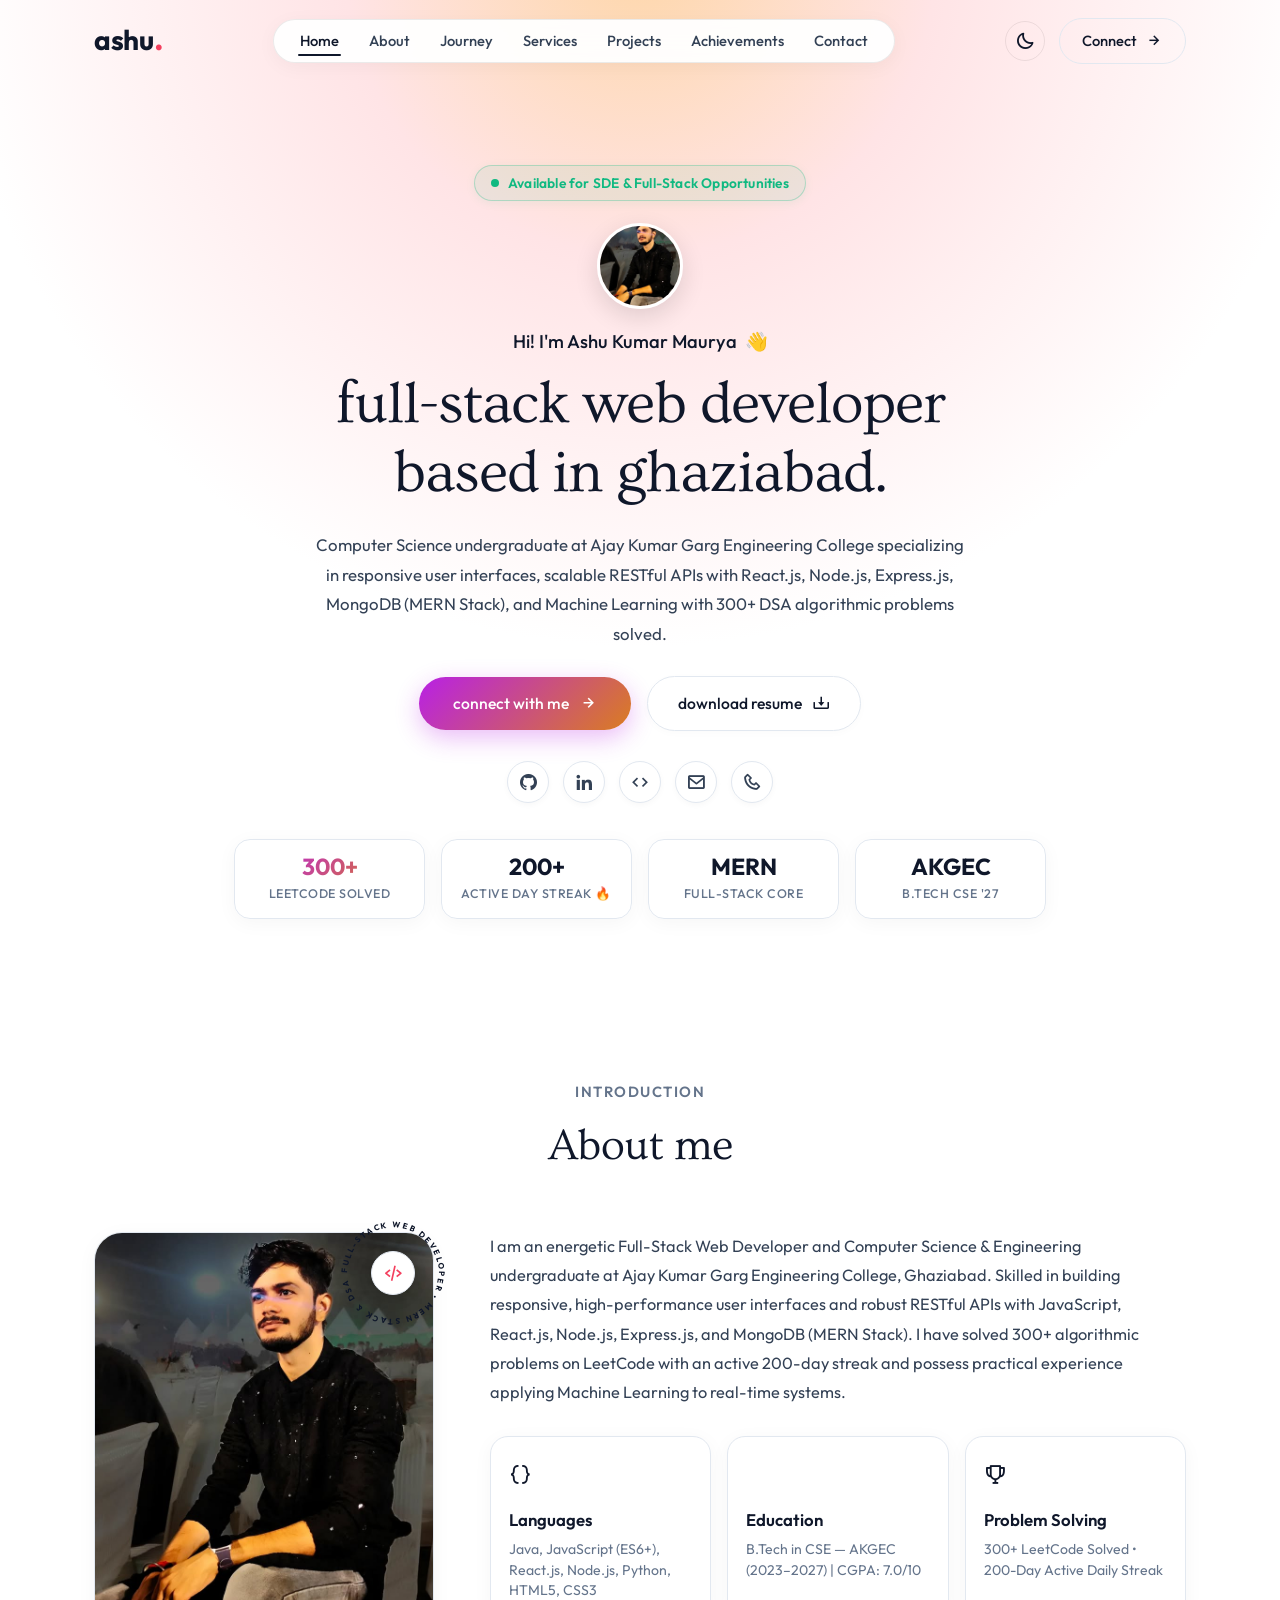
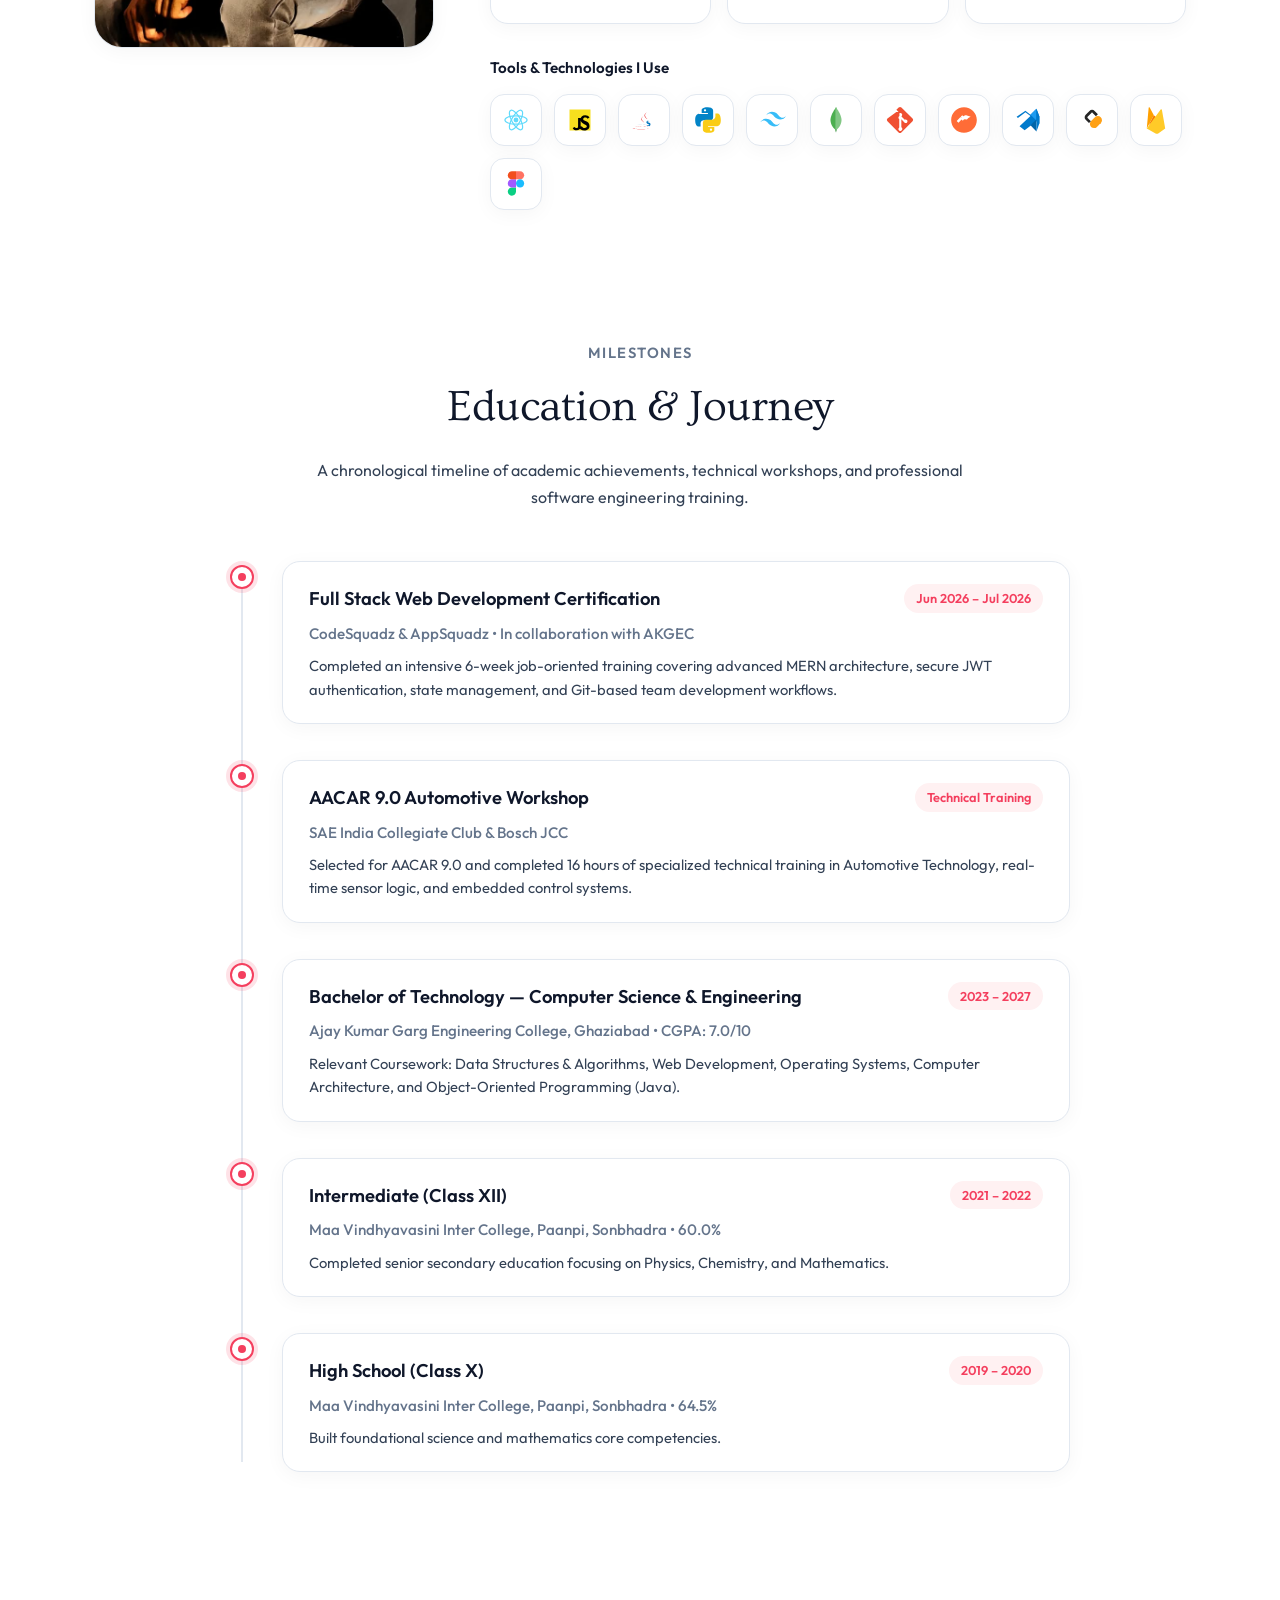
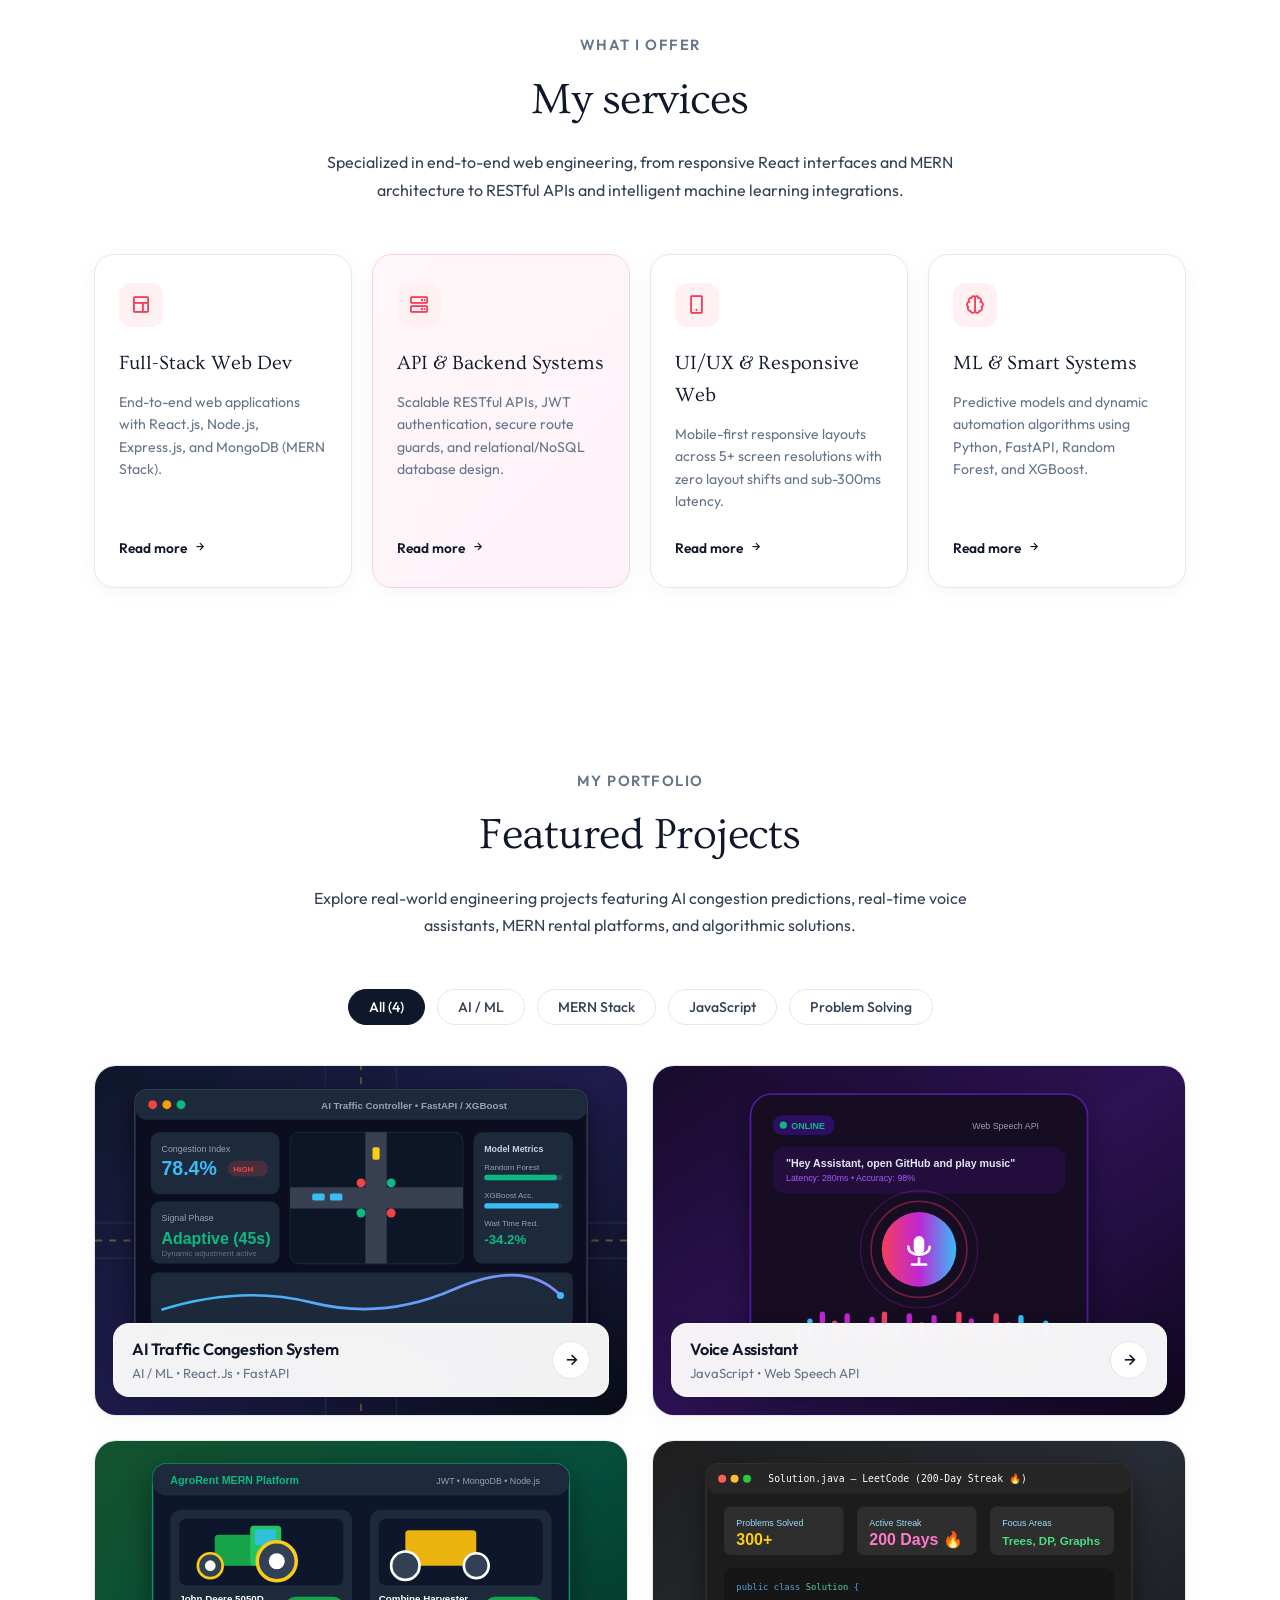
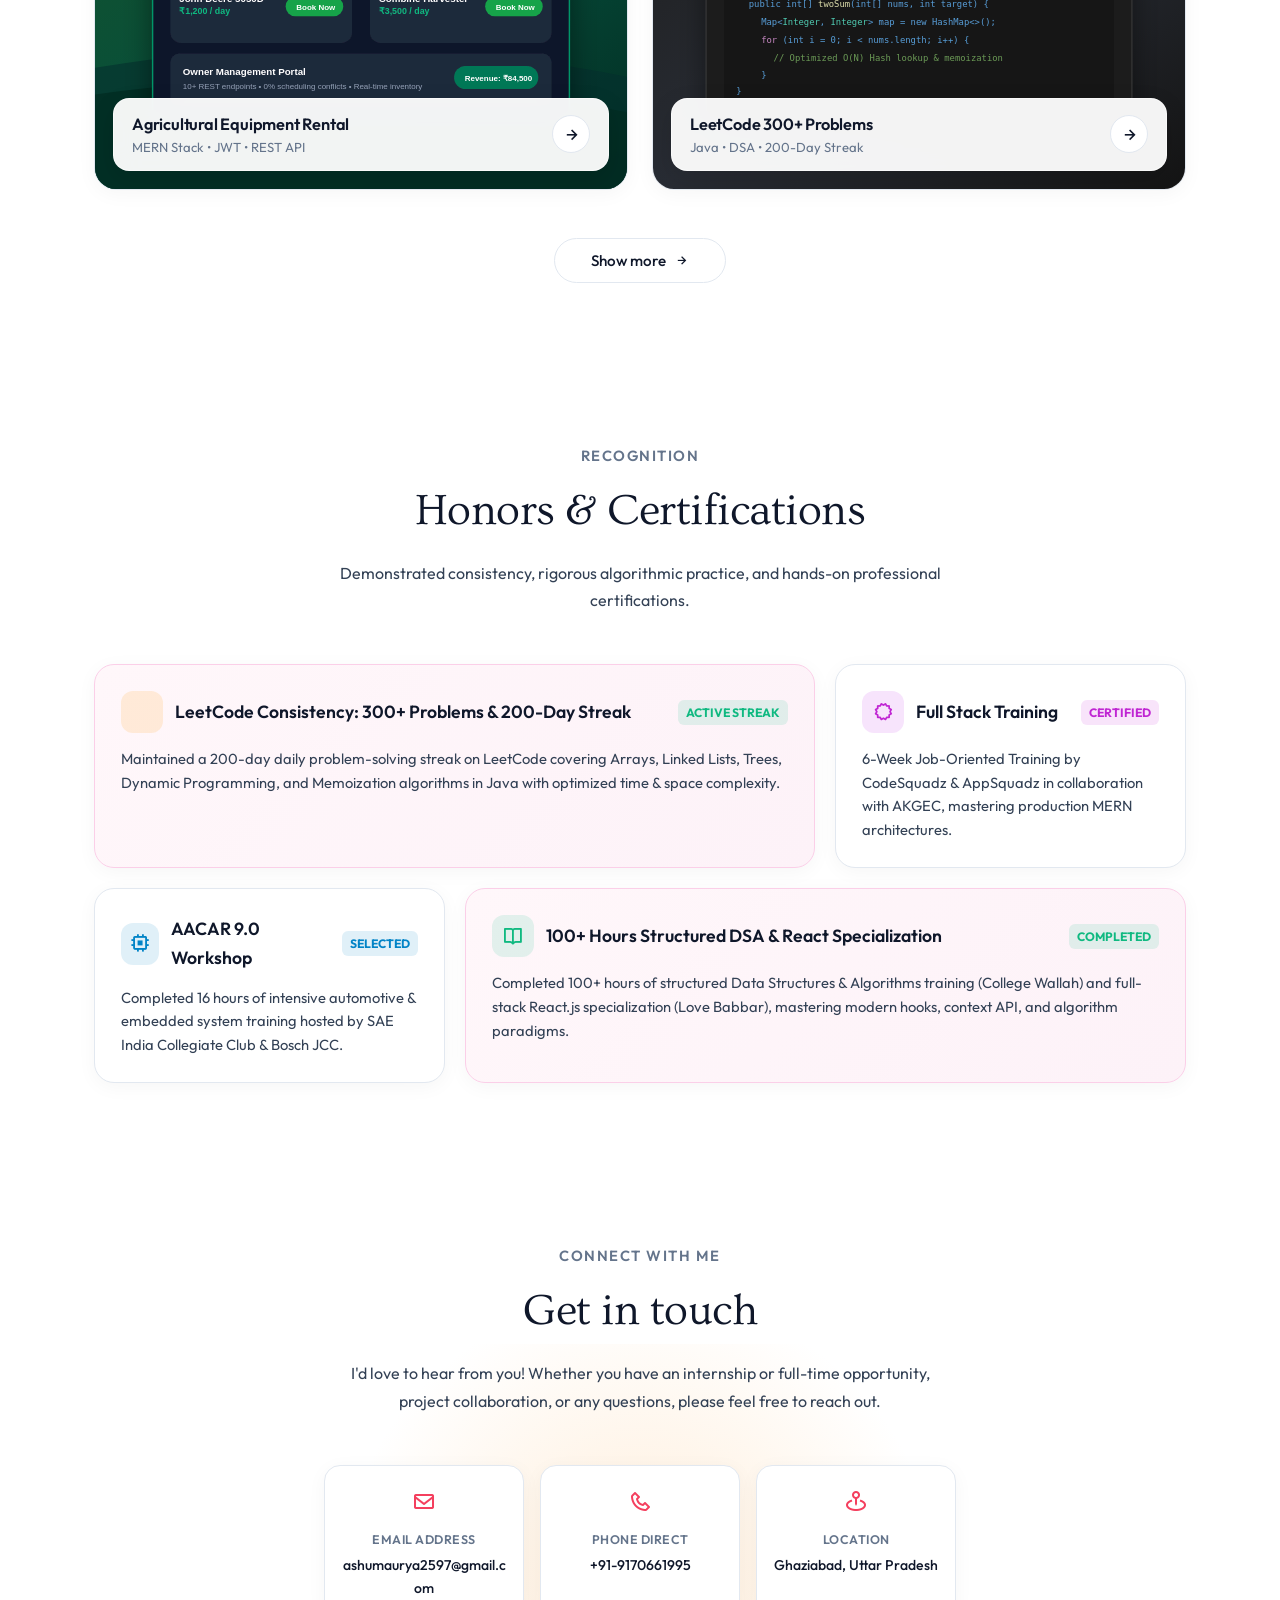
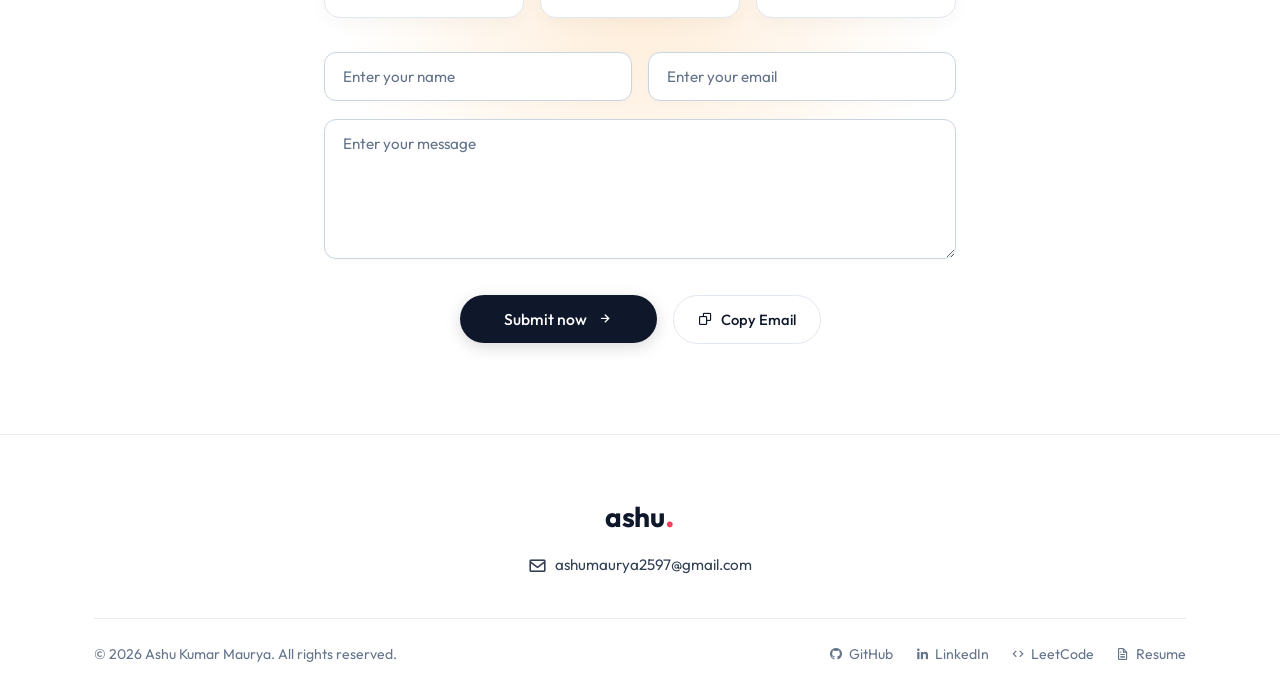
==== commit 97822a24: "All Screen to accoding view" ====
--- a/Portfolio.html
+++ b/Portfolio.html
@@ -2,7 +2,7 @@
 <html lang="en">
 <head>
   <meta charset="UTF-8">
-  <meta name="viewport" content="width=device-width, initial-scale=1.0">
+  <meta name="viewport" content="width=device-width, initial-scale=1.0, viewport-fit=cover">
   <title>Ashu Kumar Maurya — Full-Stack Web Developer &amp; Problem Solver</title>
   <meta name="description" content="Professional portfolio of Ashu Kumar Maurya, Full-Stack Web Developer and Computer Science undergraduate specializing in React.js, Node.js, Express.js, MongoDB (MERN Stack), and Machine Learning with 300+ DSA algorithmic problems solved.">
   <meta name="author" content="Ashu Kumar Maurya">
@@ -89,7 +89,7 @@
       <li><a href="#contact" class="mobile-nav-link">Contact</a></li>
     </ul>
     <div style="margin-top: auto; padding-top: 24px; border-top: 1px solid var(--border-card);">
-      <a href="#contact" class="btn-primary-gradient" style="width: 100%; justify-content: center;">
+      <a href="#contact" class="btn-primary-gradient mobile-nav-link" style="width: 100%; justify-content: center;">
         Connect with me <i class='bx bx-right-arrow-alt'></i>
       </a>
     </div>
--- a/portfolio.css
+++ b/portfolio.css
@@ -119,6 +119,8 @@
   scroll-behavior: smooth;
   font-size: 16px;
   -webkit-text-size-adjust: 100%;
+  overflow-x: hidden;
+  width: 100%;
 }
 
 body {
@@ -129,6 +131,8 @@
   min-height: 100vh;
   position: relative;
   overflow-x: hidden;
+  width: 100%;
+  max-width: 100vw;
   transition: background-color 0.35s ease, color 0.35s ease;
 }
 
@@ -396,16 +400,19 @@
 .mobile-drawer {
   position: fixed;
   top: 0;
-  right: -320px;
-  width: 300px;
+  right: -360px;
+  width: min(320px, 86vw);
   height: 100vh;
+  height: 100dvh;
   background: var(--bg-primary);
   border-left: 1px solid var(--border-card);
   box-shadow: -8px 0 30px rgba(0, 0, 0, 0.15);
   z-index: 1001;
-  padding: 28px 24px;
+  padding: clamp(20px, 4vw, 28px) clamp(16px, 4vw, 24px);
   display: flex;
   flex-direction: column;
+  overflow-y: auto;
+  -webkit-overflow-scrolling: touch;
   transition: right 0.35s cubic-bezier(0.16, 1, 0.3, 1);
 }
 
@@ -1429,6 +1436,7 @@
 .contact-section {
   padding: 90px 0;
   position: relative;
+  overflow: hidden;
 }
 
 .contact-ambient {
@@ -1436,8 +1444,8 @@
   top: 50%;
   left: 50%;
   transform: translate(-50%, -50%);
-  width: 700px;
-  height: 500px;
+  width: min(700px, 92vw);
+  height: min(500px, 70vh);
   background: var(--contact-glow);
   pointer-events: none;
   z-index: 0;
@@ -1705,27 +1713,32 @@
 /* Toast Message */
 .toast-notification {
   position: fixed;
-  bottom: 30px;
+  bottom: 24px;
   left: 50%;
   transform: translateX(-50%) translateY(100px);
   background: #10b981;
   color: #ffffff;
-  padding: 14px 28px;
+  padding: 12px 22px;
   border-radius: 9999px;
-  font-size: 0.95rem;
+  font-size: 0.9rem;
   font-weight: 500;
   display: flex;
   align-items: center;
   gap: 10px;
   box-shadow: 0 10px 25px rgba(16, 185, 129, 0.3);
-  z-index: 1000;
+  z-index: 2500;
   opacity: 0;
+  max-width: calc(100vw - 32px);
+  width: max-content;
+  text-align: center;
   transition: all 0.35s cubic-bezier(0.16, 1, 0.3, 1);
+  pointer-events: none;
 }
 
 .toast-notification.active {
   transform: translateX(-50%) translateY(0);
   opacity: 1;
+  pointer-events: auto;
 }
 
 /* Modal Popup */
@@ -1735,10 +1748,11 @@
   inset: 0;
   background: rgba(0, 0, 0, 0.65);
   backdrop-filter: blur(6px);
+  -webkit-backdrop-filter: blur(6px);
   z-index: 2000;
   align-items: center;
   justify-content: center;
-  padding: 20px;
+  padding: 16px;
   opacity: 0;
   transition: opacity 0.3s ease;
 }
@@ -1754,13 +1768,15 @@
   border-radius: 24px;
   max-width: 600px;
   width: 100%;
-  padding: 32px;
+  padding: clamp(20px, 4vw, 32px);
   position: relative;
   box-shadow: 0 20px 50px rgba(0, 0, 0, 0.3);
   transform: scale(0.95);
   transition: transform 0.3s ease;
-  max-height: 90vh;
+  max-height: 88vh;
+  max-height: 88dvh;
   overflow-y: auto;
+  -webkit-overflow-scrolling: touch;
 }
 
 .modal-overlay.active .modal-container {
@@ -1783,117 +1799,953 @@
 }
 
 /* ==========================================================================
-   Responsive Breakpoints
+   COMPREHENSIVE MULTI-DEVICE RESPONSIVE SYSTEM
+   Tested & optimized for 320px, 375px, 414px, 480px, 768px, 992px, 1200px+
+   Guarantees zero horizontal overflow, fluid typography & tactile mobile UX
    ========================================================================== */
 
-@media (max-width: 1024px) {
+/* --------------------------------------------------------------------------
+   1. Large Tablets & Small Laptops (<= 1200px)
+   -------------------------------------------------------------------------- */
+@media (max-width: 1200px) {
+  .container {
+    max-width: 980px;
+  }
+
+  .nav-menu {
+    gap: 18px;
+    padding: 7px 20px;
+  }
+
+  .nav-menu li a {
+    font-size: 0.88rem;
+  }
+
+  .hero-title {
+    font-size: 3.35rem;
+  }
+
+  .about-grid {
+    grid-template-columns: 300px 1fr;
+    gap: 40px;
+  }
+
+  .spinning-badge-container {
+    width: 120px;
+    height: 120px;
+    top: -18px;
+    right: -18px;
+  }
+
+  .spinning-text {
+    font-size: 9px;
+  }
+}
+
+/* --------------------------------------------------------------------------
+   2. Medium Screens & Landscape Tablets (<= 992px)
+   Navbar collapses smoothly into drawer before collision
+   -------------------------------------------------------------------------- */
+@media (max-width: 992px) {
+  .nav-menu-wrapper {
+    display: none;
+  }
+
+  .btn-hamburger {
+    display: flex;
+  }
+
+  .hero-section {
+    padding-top: 135px;
+    padding-bottom: 55px;
+  }
+
+  .hero-title {
+    font-size: 2.9rem;
+    letter-spacing: -0.5px;
+  }
+
+  .hero-description {
+    font-size: 1rem;
+    max-width: 600px;
+  }
+
+  .hero-metrics-strip {
+    grid-template-columns: repeat(2, 1fr);
+    max-width: 620px;
+    gap: 14px;
+  }
+
+  .about-grid {
+    grid-template-columns: 1fr;
+    max-width: 540px;
+    margin: 0 auto;
+    text-align: center;
+    gap: 40px;
+  }
+
+  .about-image-column {
+    margin: 0 auto;
+    width: 100%;
+    max-width: 280px;
+  }
+
+  .spinning-badge-container {
+    right: -12px;
+    top: -12px;
+    width: 110px;
+    height: 110px;
+  }
+
+  .spinning-text {
+    font-size: 8.6px;
+    letter-spacing: 2px;
+  }
+
+  .badge-center {
+    width: 38px;
+    height: 38px;
+    font-size: 1.15rem;
+  }
+
+  .about-bio-text {
+    text-align: center;
+  }
+
+  .about-cards-grid {
+    grid-template-columns: repeat(3, 1fr);
+    gap: 14px;
+  }
+
+  .tools-row {
+    justify-content: center;
+  }
+
+  .timeline-container {
+    max-width: 700px;
+  }
+
   .services-grid {
     grid-template-columns: repeat(2, 1fr);
-  }
-
-  .about-grid {
-    grid-template-columns: 280px 1fr;
-    gap: 36px;
+    gap: 20px;
+  }
+
+  .projects-grid {
+    grid-template-columns: 1fr;
+    max-width: 580px;
+    margin: 0 auto 40px;
   }
 
   .bento-grid {
     grid-template-columns: repeat(2, 1fr);
+    gap: 18px;
   }
 
   .bento-card.highlight {
     grid-column: span 2;
   }
-}
-
-@media (max-width: 860px) {
-  .nav-menu-wrapper {
-    display: none;
-  }
-
-  .btn-hamburger {
-    display: flex;
+
+  .contact-quick-cards {
+    grid-template-columns: repeat(3, 1fr);
+    gap: 12px;
+  }
+}
+
+/* --------------------------------------------------------------------------
+   3. Portrait Tablets & Large Foldables (<= 768px)
+   -------------------------------------------------------------------------- */
+@media (max-width: 768px) {
+  .section-header {
+    margin-bottom: 40px;
+  }
+
+  .section-eyebrow {
+    font-size: 0.85rem;
+    letter-spacing: 1.2px;
+  }
+
+  .section-title {
+    font-size: 2.4rem;
+  }
+
+  .section-subtitle {
+    font-size: 0.95rem;
+    padding: 0 10px;
+  }
+
+  header {
+    padding: 14px 0;
+  }
+
+  header.scrolled {
+    padding: 10px 0;
+  }
+
+  .brand-logo {
+    font-size: 1.6rem;
+  }
+
+  .hero-section {
+    padding-top: 120px;
+    padding-bottom: 50px;
   }
 
   .hero-title {
-    font-size: 2.85rem;
-  }
-
-  .hero-metrics-strip {
-    grid-template-columns: repeat(2, 1fr);
-  }
-
-  .about-grid {
-    grid-template-columns: 1fr;
-    max-width: 480px;
-    margin: 0 auto;
-    text-align: center;
-  }
-
-  .about-image-column {
-    margin: 0 auto;
-    width: 280px;
-  }
-
-  .spinning-badge-container {
-    right: -10px;
-    top: -10px;
+    font-size: 2.45rem;
+    line-height: 1.2;
+    margin-bottom: 18px;
+  }
+
+  .hero-avatar {
+    width: 78px;
+    height: 78px;
+  }
+
+  .hero-greeting {
+    font-size: 1.05rem;
   }
 
   .about-cards-grid {
     grid-template-columns: 1fr;
-  }
-
-  .tools-row {
-    justify-content: center;
-  }
-
-  .projects-grid {
+    max-width: 440px;
+    margin: 0 auto 32px;
+  }
+
+  .about-bio-text {
+    font-size: 0.98rem;
+    line-height: 1.75;
+  }
+
+  .timeline-section {
+    padding: 60px 0;
+  }
+
+  .timeline-container::before {
+    left: 21px;
+  }
+
+  .timeline-marker {
+    left: 10px;
+    width: 22px;
+    height: 22px;
+  }
+
+  .timeline-marker-inner {
+    width: 7px;
+    height: 7px;
+  }
+
+  .timeline-item {
+    padding-left: 52px;
+    margin-bottom: 30px;
+  }
+
+  .timeline-card {
+    padding: 18px 22px;
+    border-radius: 16px;
+  }
+
+  .timeline-title {
+    font-size: 1.08rem;
+  }
+
+  .bento-grid {
     grid-template-columns: 1fr;
+  }
+
+  .bento-card.highlight {
+    grid-column: span 1;
   }
 
   .contact-quick-cards {
     grid-template-columns: 1fr;
-  }
-
-  .bento-grid {
-    grid-template-columns: 1fr;
-  }
-
-  .bento-card.highlight {
-    grid-column: span 1;
-  }
-}
-
-@media (max-width: 640px) {
-  .section-title {
-    font-size: 2.2rem;
-  }
-
-  .hero-title {
-    font-size: 2.25rem;
-  }
-
-  .services-grid {
-    grid-template-columns: 1fr;
-  }
-
-  .form-row {
-    grid-template-columns: 1fr;
+    max-width: 440px;
+    margin: 0 auto 32px;
+  }
+
+  .footer-top {
+    margin-bottom: 30px;
   }
 
   .footer-bottom {
     flex-direction: column;
     text-align: center;
-    gap: 12px;
+    gap: 16px;
   }
 
   .footer-links {
     flex-wrap: wrap;
     justify-content: center;
+    gap: 18px;
+  }
+}
+
+/* --------------------------------------------------------------------------
+   4. Phablets & Standard Mobile Phones (<= 640px)
+   -------------------------------------------------------------------------- */
+@media (max-width: 640px) {
+  .container {
+    padding: 0 18px;
+  }
+
+  /* Compact header navigation on mobile */
+  .nav-actions {
+    gap: 10px;
+  }
+
+  .btn-connect {
+    display: none; /* Mobile drawer features full gradient connect action button */
+  }
+
+  .hero-section {
+    padding-top: 105px;
+    padding-bottom: 40px;
+  }
+
+  .hero-status-badge {
+    font-size: 0.78rem;
+    padding: 6px 13px;
+    gap: 7px;
+    line-height: 1.35;
+    max-width: 100%;
+    margin-bottom: 18px;
+  }
+
+  .hero-title {
+    font-size: 2.15rem;
+    letter-spacing: -0.5px;
+    margin-bottom: 16px;
+  }
+
+  .hero-description {
+    font-size: 0.94rem;
+    line-height: 1.65;
+    margin-bottom: 24px;
+    padding: 0 4px;
+  }
+
+  .hero-actions {
+    flex-direction: column;
+    width: 100%;
+    max-width: 310px;
+    margin: 0 auto 26px;
+    gap: 12px;
+  }
+
+  .btn-primary-gradient,
+  .btn-secondary-outline {
+    width: 100%;
+    justify-content: center;
+    padding: 13px 22px;
+    font-size: 0.94rem;
+  }
+
+  .hero-socials {
+    gap: 10px;
+    margin-bottom: 28px;
+  }
+
+  .hero-social-link {
+    width: 38px;
+    height: 38px;
+    font-size: 1.15rem;
   }
 
   .hero-metrics-strip {
     grid-template-columns: 1fr 1fr;
     gap: 10px;
+    width: 100%;
+  }
+
+  .metric-pill {
+    padding: 11px 8px;
+    border-radius: 14px;
+  }
+
+  .metric-number {
+    font-size: 1.25rem;
+    margin-bottom: 2px;
+  }
+
+  .metric-label {
+    font-size: 0.72rem;
+    letter-spacing: 0.3px;
+  }
+
+  /* About Me Section */
+  .about-section {
+    padding: 65px 0 45px;
+  }
+
+  .about-image-column {
+    max-width: 250px;
+  }
+
+  .about-image-card {
+    border-radius: 22px;
+  }
+
+  .spinning-badge-container {
+    width: 95px;
+    height: 95px;
+    top: -12px;
+    right: -8px;
+  }
+
+  .spinning-text {
+    font-size: 8.2px;
+    letter-spacing: 1.8px;
+  }
+
+  .badge-center {
+    width: 32px;
+    height: 32px;
+    font-size: 1rem;
+  }
+
+  .stat-card {
+    padding: 18px 16px;
+    border-radius: 16px;
+  }
+
+  .tool-badge {
+    width: 48px;
+    height: 48px;
+    border-radius: 12px;
+  }
+
+  .tool-badge img,
+  .tool-badge svg {
+    width: 24px;
+    height: 24px;
+  }
+
+  .tools-row {
+    gap: 10px;
+  }
+
+  /* Timeline */
+  .timeline-section {
+    padding: 50px 0;
+  }
+
+  .timeline-container::before {
+    left: 14px;
+  }
+
+  .timeline-marker {
+    left: 4px;
+    width: 20px;
+    height: 20px;
+  }
+
+  .timeline-marker-inner {
+    width: 6px;
+    height: 6px;
+  }
+
+  .timeline-item {
+    padding-left: 40px;
+    margin-bottom: 24px;
+  }
+
+  .timeline-card {
+    padding: 16px 16px;
+    border-radius: 14px;
+  }
+
+  .timeline-header {
+    flex-direction: column;
+    align-items: flex-start;
+    gap: 6px;
+  }
+
+  .timeline-date-badge {
+    font-size: 0.75rem;
+    padding: 3px 10px;
+  }
+
+  .timeline-institution {
+    font-size: 0.88rem;
+  }
+
+  .timeline-desc {
+    font-size: 0.88rem;
+    line-height: 1.55;
+  }
+
+  /* Services */
+  .services-section {
+    padding: 60px 0;
+  }
+
+  .services-grid {
+    grid-template-columns: 1fr;
+    gap: 16px;
+  }
+
+  .service-card {
+    padding: 22px 20px;
+    border-radius: 18px;
+  }
+
+  .service-icon-box {
+    margin-bottom: 14px;
+  }
+
+  .service-desc {
+    margin-bottom: 18px;
+  }
+
+  /* Projects */
+  .work-section {
+    padding: 60px 0;
+  }
+
+  .filter-tabs {
+    gap: 8px;
+    margin-bottom: 28px;
+  }
+
+  .filter-btn {
+    padding: 7px 15px;
+    font-size: 0.82rem;
+  }
+
+  .project-card {
+    border-radius: 18px;
+    aspect-ratio: 16 / 11;
+  }
+
+  .project-floating-bar {
+    bottom: 12px;
+    left: 12px;
+    right: 12px;
+    padding: 10px 14px;
+    border-radius: 14px;
+  }
+
+  .project-title {
+    font-size: 0.94rem;
+  }
+
+  .project-category {
+    font-size: 0.75rem;
+  }
+
+  .project-arrow-btn {
+    width: 34px;
+    height: 34px;
+    font-size: 1.1rem;
+  }
+
+  /* Bento Achievements */
+  .bento-section {
+    padding: 50px 0;
+  }
+
+  .bento-card {
+    padding: 20px 18px;
+    border-radius: 18px;
+  }
+
+  .bento-header {
+    flex-wrap: wrap;
+    gap: 8px;
+  }
+
+  .bento-title {
+    font-size: 1.02rem;
+  }
+
+  .bento-badge {
+    margin-left: 0;
+  }
+
+  .bento-body {
+    font-size: 0.88rem;
+  }
+
+  /* Contact Form */
+  .contact-section {
+    padding: 60px 0;
+  }
+
+  .form-row {
+    grid-template-columns: 1fr;
+    gap: 14px;
+  }
+
+  /* 16px font-size prevents iOS Safari from automatically zooming into inputs */
+  .form-group input,
+  .form-group textarea {
+    font-size: 16px;
+    padding: 13px 16px;
+  }
+
+  .form-submit-wrapper {
+    flex-direction: column;
+    width: 100%;
+    gap: 12px;
+  }
+
+  .btn-submit,
+  .btn-copy-email {
+    width: 100%;
+    justify-content: center;
+    padding: 13px 20px;
+  }
+
+  /* Back to Top */
+  .btn-back-to-top {
+    bottom: 20px;
+    right: 20px;
+    width: 40px;
+    height: 40px;
+    font-size: 1.2rem;
+  }
+
+  /* Modal */
+  .modal-container {
+    padding: 22px 16px;
+    border-radius: 20px;
+    width: 95%;
+    max-height: 85vh;
+    max-height: 85dvh;
+  }
+
+  .btn-close-modal {
+    top: 14px;
+    right: 14px;
+    font-size: 1.4rem;
+  }
+}
+
+/* --------------------------------------------------------------------------
+   5. Compact Mobile Phones (<= 480px, e.g. iPhone SE, iPhone 12/13 Mini)
+   -------------------------------------------------------------------------- */
+@media (max-width: 480px) {
+  .container {
+    padding: 0 16px;
+  }
+
+  header {
+    padding: 12px 0;
+  }
+
+  .brand-logo {
+    font-size: 1.45rem;
+  }
+
+  .btn-theme-toggle {
+    width: 36px;
+    height: 36px;
+    font-size: 1.15rem;
+  }
+
+  .btn-hamburger {
+    width: 36px;
+    height: 36px;
+    font-size: 1.45rem;
+  }
+
+  .nav-actions {
+    gap: 8px;
+  }
+
+  .section-title {
+    font-size: 2.05rem;
+  }
+
+  .hero-section {
+    padding-top: 96px;
+    padding-bottom: 36px;
+  }
+
+  .hero-status-badge {
+    font-size: 0.74rem;
+    padding: 5px 11px;
+    gap: 6px;
+  }
+
+  .hero-avatar {
+    width: 72px;
+    height: 72px;
+  }
+
+  .hero-greeting {
+    font-size: 0.98rem;
+    margin-bottom: 10px;
+  }
+
+  .hero-title {
+    font-size: 1.9rem;
+    line-height: 1.22;
+  }
+
+  .hero-description {
+    font-size: 0.88rem;
+    line-height: 1.6;
+    margin-bottom: 20px;
+  }
+
+  .about-image-column {
+    max-width: 220px;
+  }
+
+  .spinning-badge-container {
+    width: 85px;
+    height: 85px;
+    top: -10px;
+    right: -6px;
+  }
+
+  .spinning-text {
+    font-size: 8px;
+    letter-spacing: 1.6px;
+  }
+
+  .badge-center {
+    width: 28px;
+    height: 28px;
+    font-size: 0.9rem;
+  }
+
+  .tool-badge {
+    width: 44px;
+    height: 44px;
+    border-radius: 10px;
+  }
+
+  .tool-badge img,
+  .tool-badge svg {
+    width: 22px;
+    height: 22px;
+  }
+
+  .tools-row {
+    gap: 8px;
+  }
+
+  .timeline-item {
+    padding-left: 36px;
+  }
+
+  .timeline-marker {
+    left: 2px;
+    width: 18px;
+    height: 18px;
+  }
+
+  .timeline-container::before {
+    left: 10px;
+  }
+
+  .timeline-card {
+    padding: 14px 14px;
+  }
+
+  .timeline-title {
+    font-size: 1rem;
+  }
+
+  .project-card {
+    aspect-ratio: 16 / 11.5;
+  }
+
+  .project-floating-bar {
+    bottom: 10px;
+    left: 10px;
+    right: 10px;
+    padding: 8px 10px;
+  }
+
+  .project-title {
+    font-size: 0.88rem;
+  }
+
+  .project-category {
+    font-size: 0.72rem;
+  }
+
+  .project-arrow-btn {
+    width: 30px;
+    height: 30px;
+    font-size: 1rem;
+  }
+
+  .contact-quick-val {
+    font-size: 0.82rem;
+  }
+
+  .btn-submit,
+  .btn-copy-email {
+    font-size: 0.92rem;
+    padding: 12px 18px;
+  }
+}
+
+/* --------------------------------------------------------------------------
+   6. Ultra-Compact Mobile Screens (<= 360px, e.g. iPhone 5/SE 1st gen, Fold cover)
+   -------------------------------------------------------------------------- */
+@media (max-width: 360px) {
+  .container {
+    padding: 0 12px;
+  }
+
+  .brand-logo {
+    font-size: 1.35rem;
+  }
+
+  .hero-title {
+    font-size: 1.68rem;
+  }
+
+  .hero-greeting {
+    font-size: 0.92rem;
+  }
+
+  .metric-pill {
+    padding: 8px 6px;
+  }
+
+  .metric-number {
+    font-size: 1.15rem;
+  }
+
+  .metric-label {
+    font-size: 0.68rem;
+  }
+
+  .about-image-column {
+    max-width: 190px;
+  }
+
+  .spinning-badge-container {
+    width: 74px;
+    height: 74px;
+    top: -6px;
+    right: -4px;
+  }
+
+  .spinning-text {
+    font-size: 7.5px;
+    letter-spacing: 1.4px;
+  }
+
+  .badge-center {
+    width: 24px;
+    height: 24px;
+    font-size: 0.8rem;
+  }
+
+  .timeline-item {
+    padding-left: 28px;
+  }
+
+  .timeline-marker {
+    left: 0;
+    width: 16px;
+    height: 16px;
+  }
+
+  .timeline-container::before {
+    left: 7px;
+  }
+
+  .timeline-card {
+    padding: 12px 10px;
+  }
+
+  .timeline-title {
+    font-size: 0.92rem;
+  }
+
+  .timeline-institution {
+    font-size: 0.82rem;
+  }
+
+  .timeline-desc {
+    font-size: 0.82rem;
+  }
+
+  .project-card {
+    aspect-ratio: 16 / 12;
+  }
+
+  .project-title {
+    font-size: 0.82rem;
+  }
+
+  .project-category {
+    font-size: 0.68rem;
+  }
+
+  .filter-btn {
+    padding: 5px 12px;
+    font-size: 0.78rem;
+  }
+}
+
+/* --------------------------------------------------------------------------
+   7. Touch-screen Optimizations (Tablets & Mobile)
+   -------------------------------------------------------------------------- */
+@media (hover: none) and (pointer: coarse) {
+  /* Prevent sticky hover states on touch interfaces */
+  .service-card:hover,
+  .stat-card:hover,
+  .timeline-card:hover,
+  .bento-card:hover,
+  .metric-pill:hover,
+  .contact-quick-card:hover {
+    transform: none;
+  }
+
+  /* Interactive tap feedback */
+  .btn-primary-gradient:active,
+  .btn-secondary-outline:active,
+  .btn-submit:active,
+  .btn-copy-email:active,
+  .btn-theme-toggle:active,
+  .btn-hamburger:active {
+    transform: scale(0.97);
+  }
+
+  /* Safe tap target sizes */
+  .nav-link,
+  .mobile-nav-link,
+  .filter-btn,
+  .hero-social-link,
+  .footer-links a {
+    min-height: 44px;
+    display: inline-flex;
+    align-items: center;
+  }
+}
+
+/* --------------------------------------------------------------------------
+   8. Landscape Orientation on Mobile Devices (Short screen heights)
+   -------------------------------------------------------------------------- */
+@media (max-height: 500px) and (orientation: landscape) {
+  .hero-section {
+    padding-top: 85px;
+    padding-bottom: 30px;
+  }
+
+  .mobile-drawer {
+    padding: 16px;
+  }
+
+  .mobile-nav-links {
+    gap: 12px;
+  }
+
+  .mobile-nav-links a {
+    font-size: 1rem;
+  }
+
+  .modal-container {
+    max-height: 90vh;
+    padding: 18px;
   }
 }
